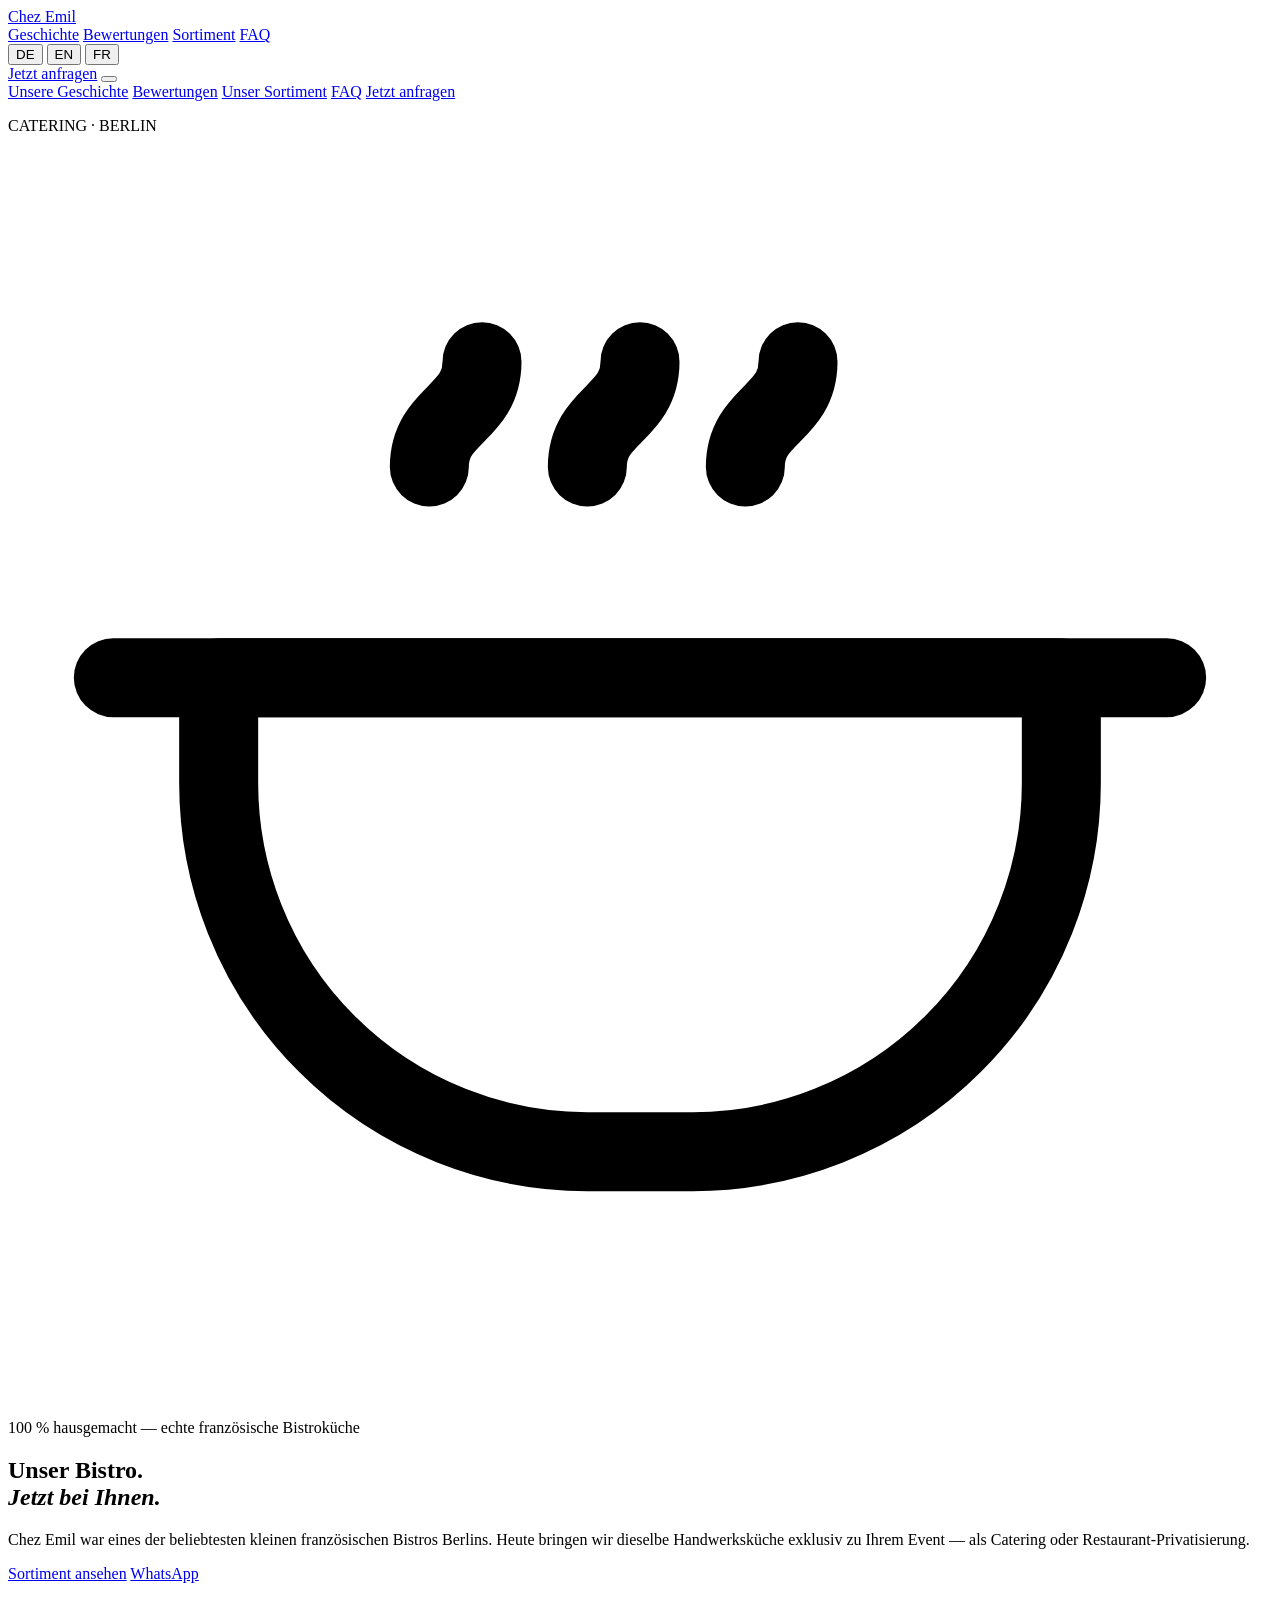
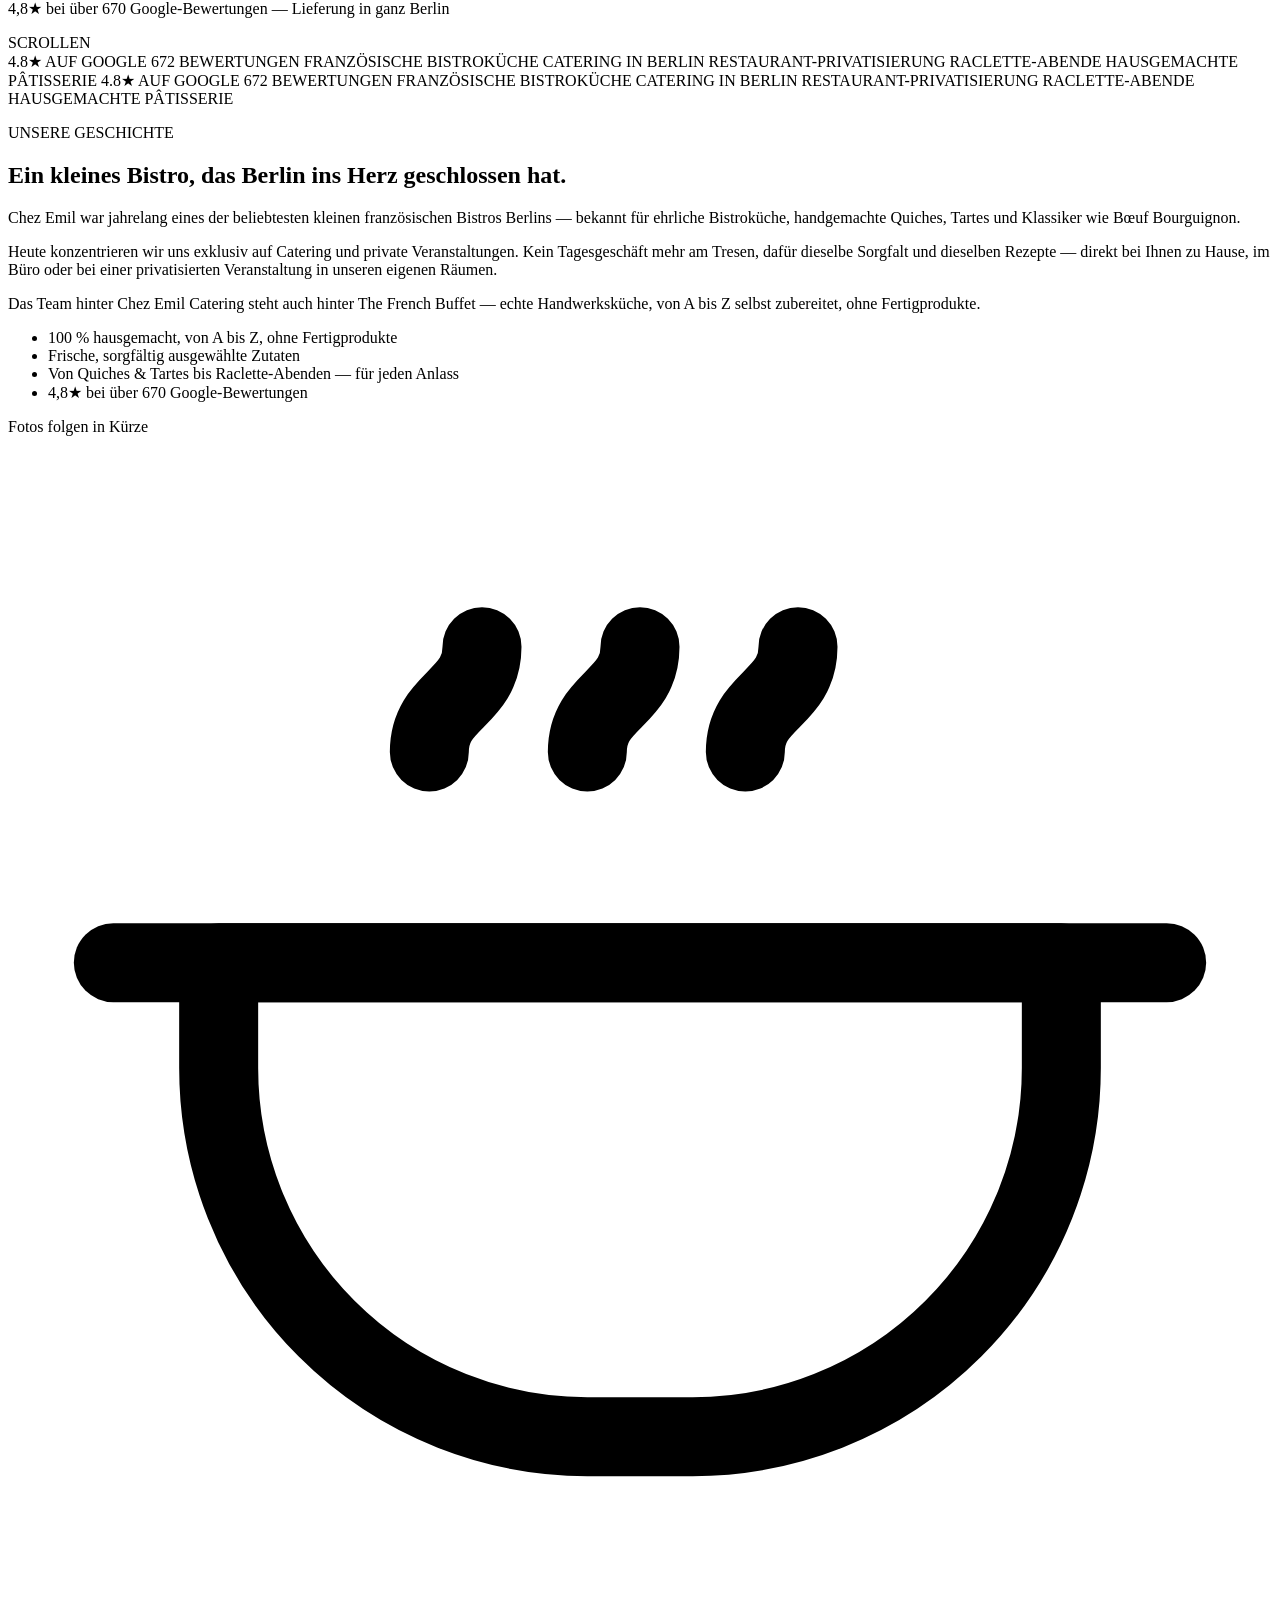
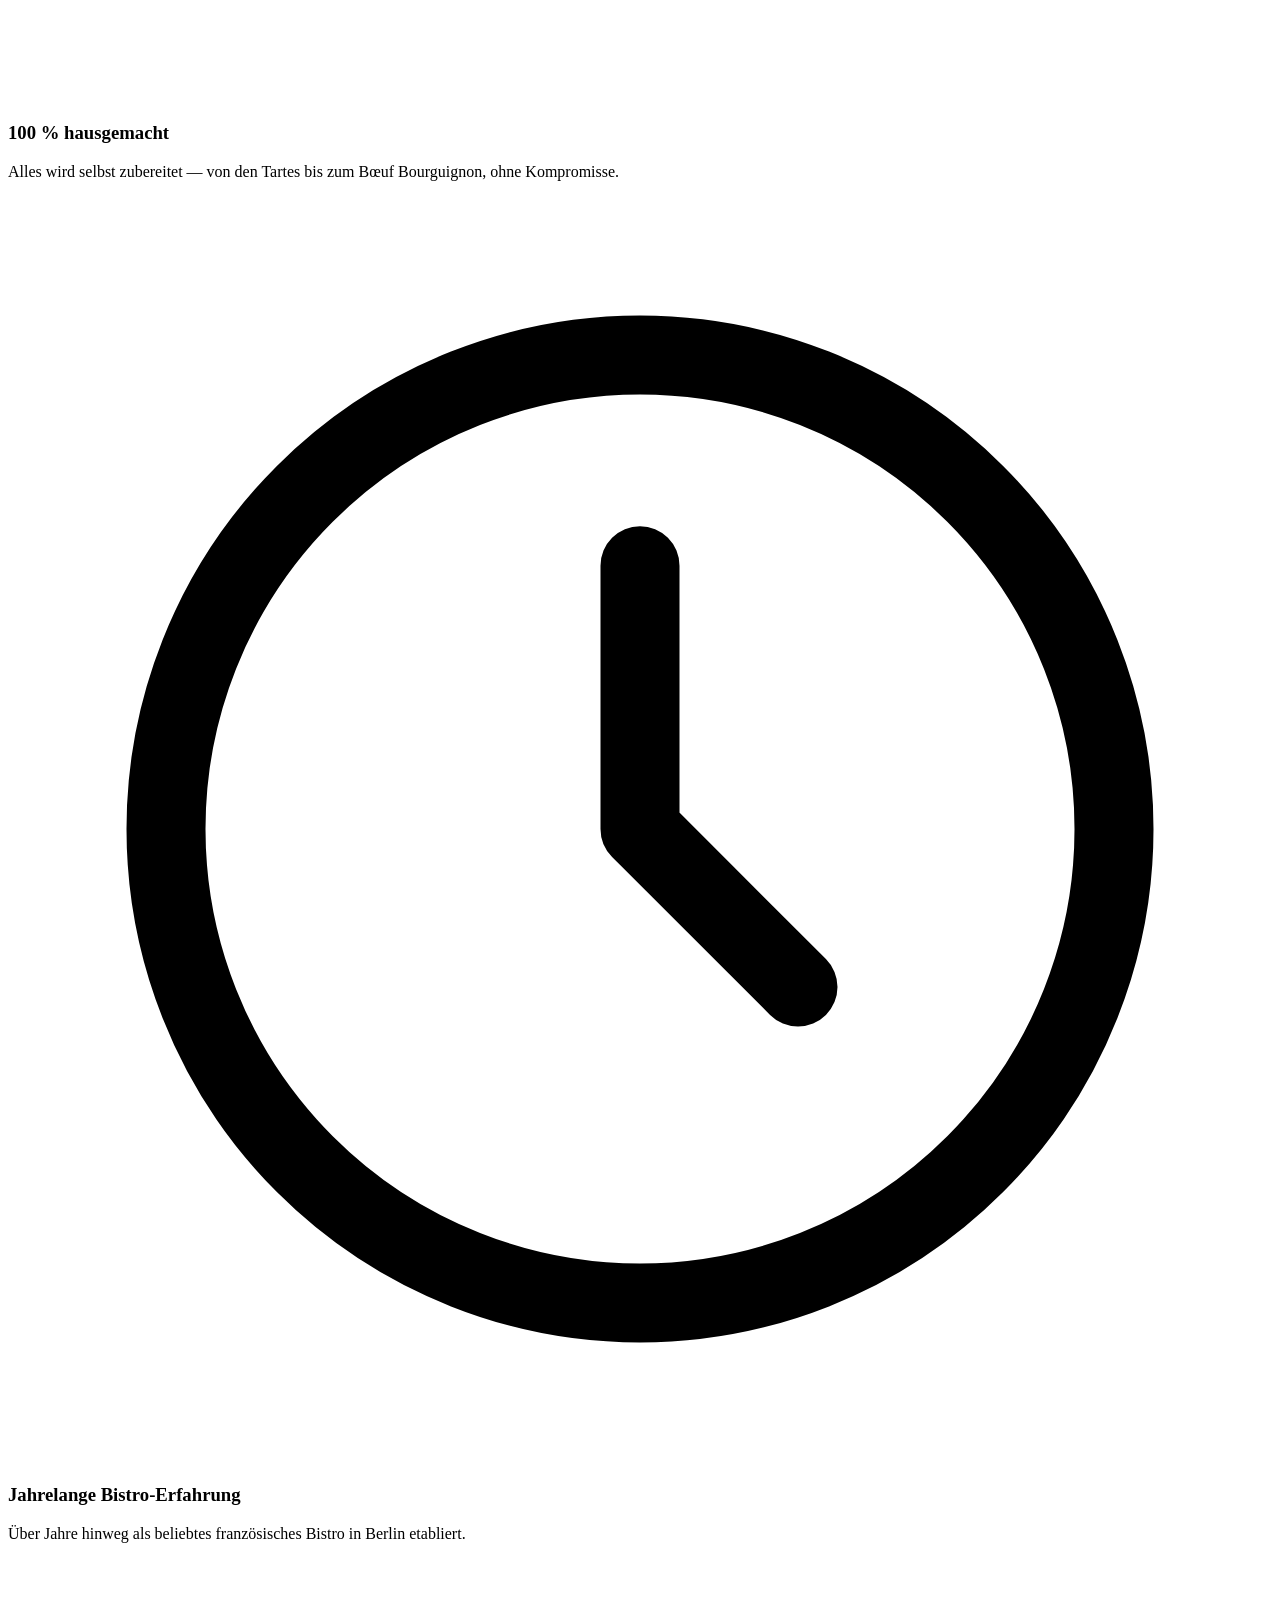
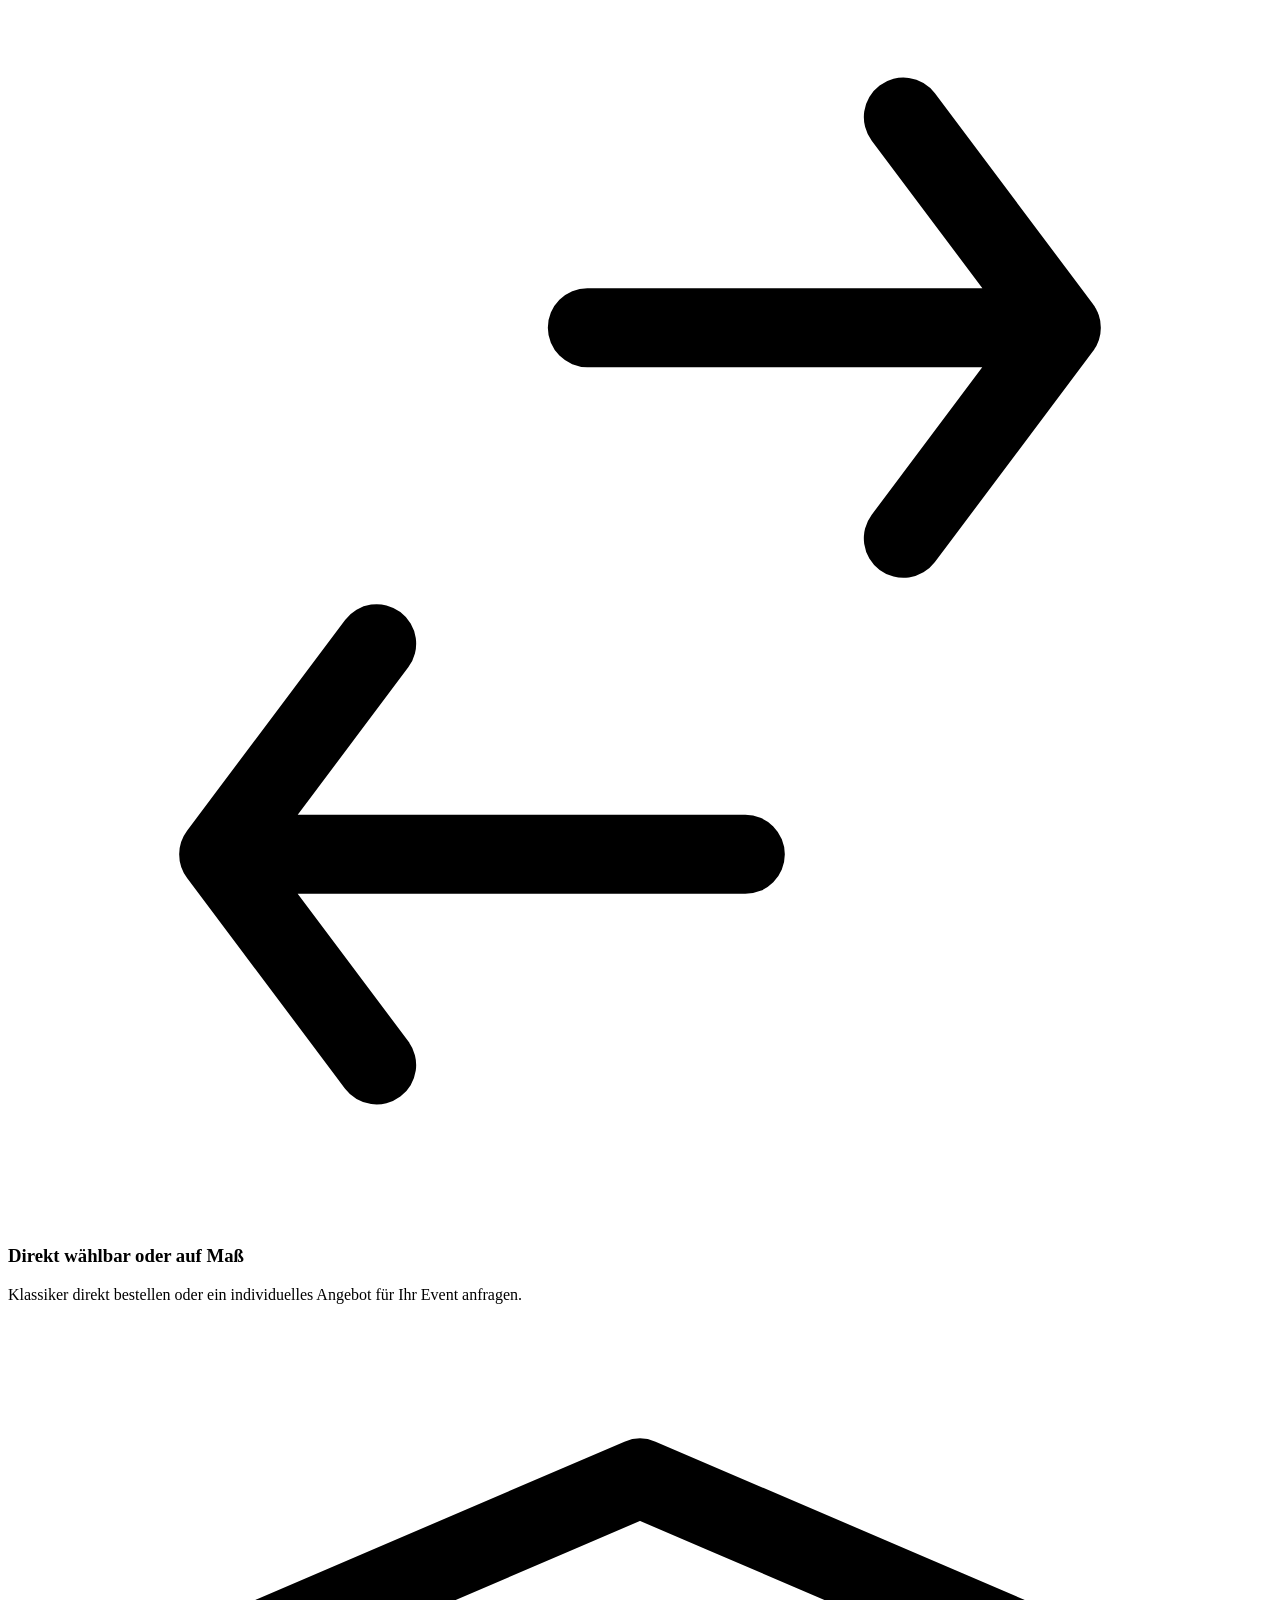
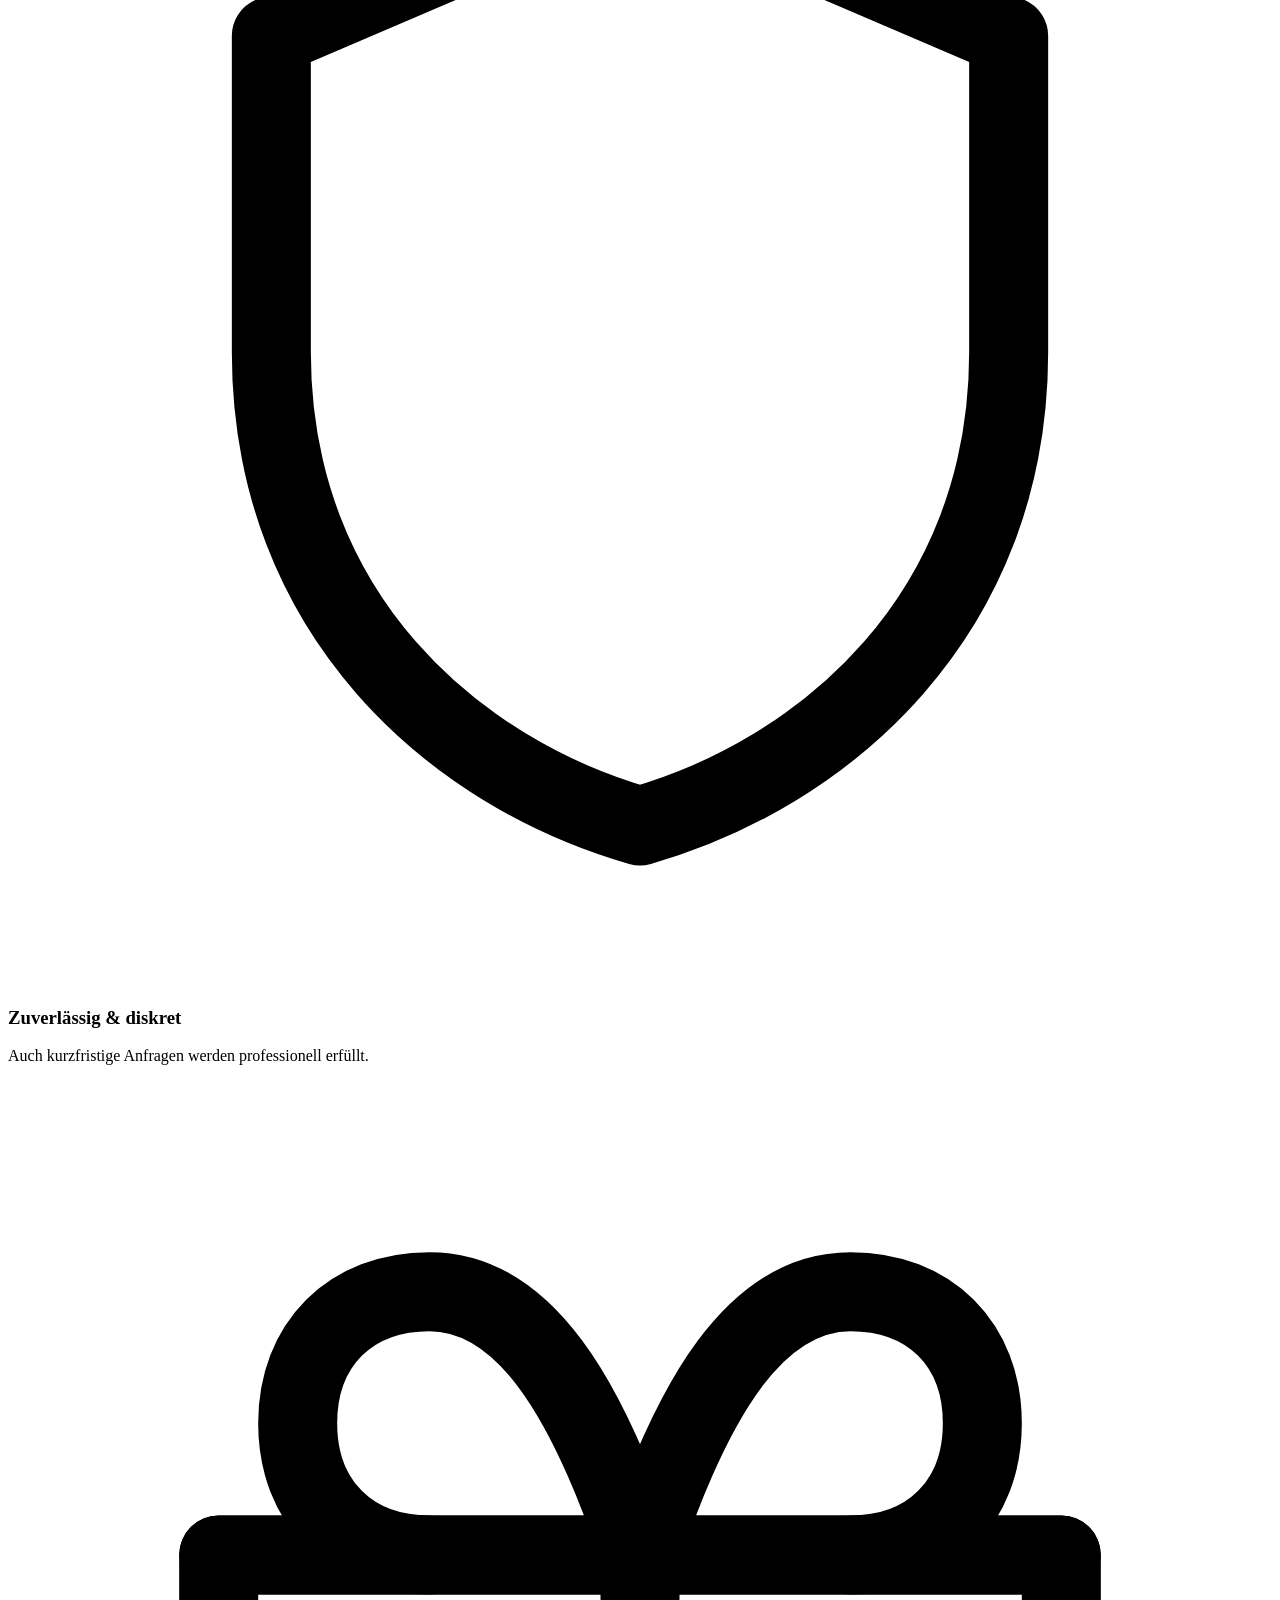
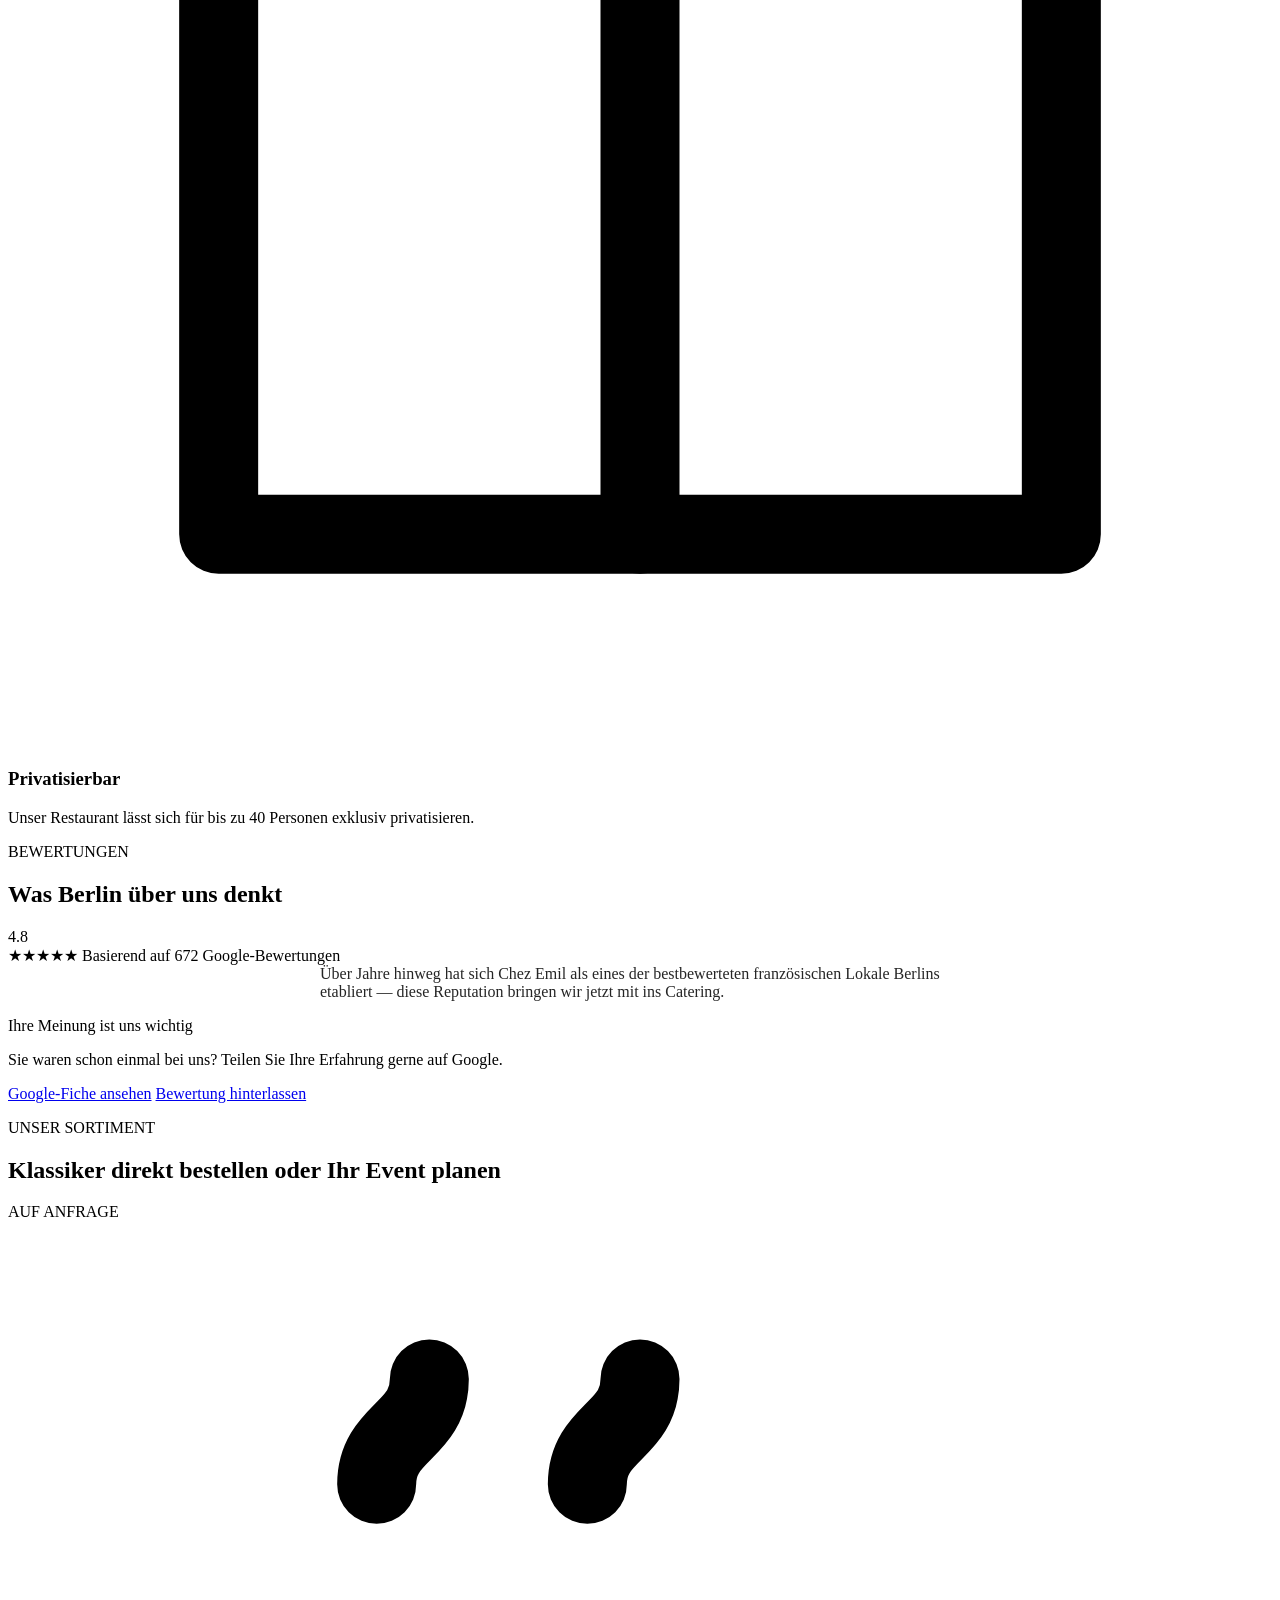
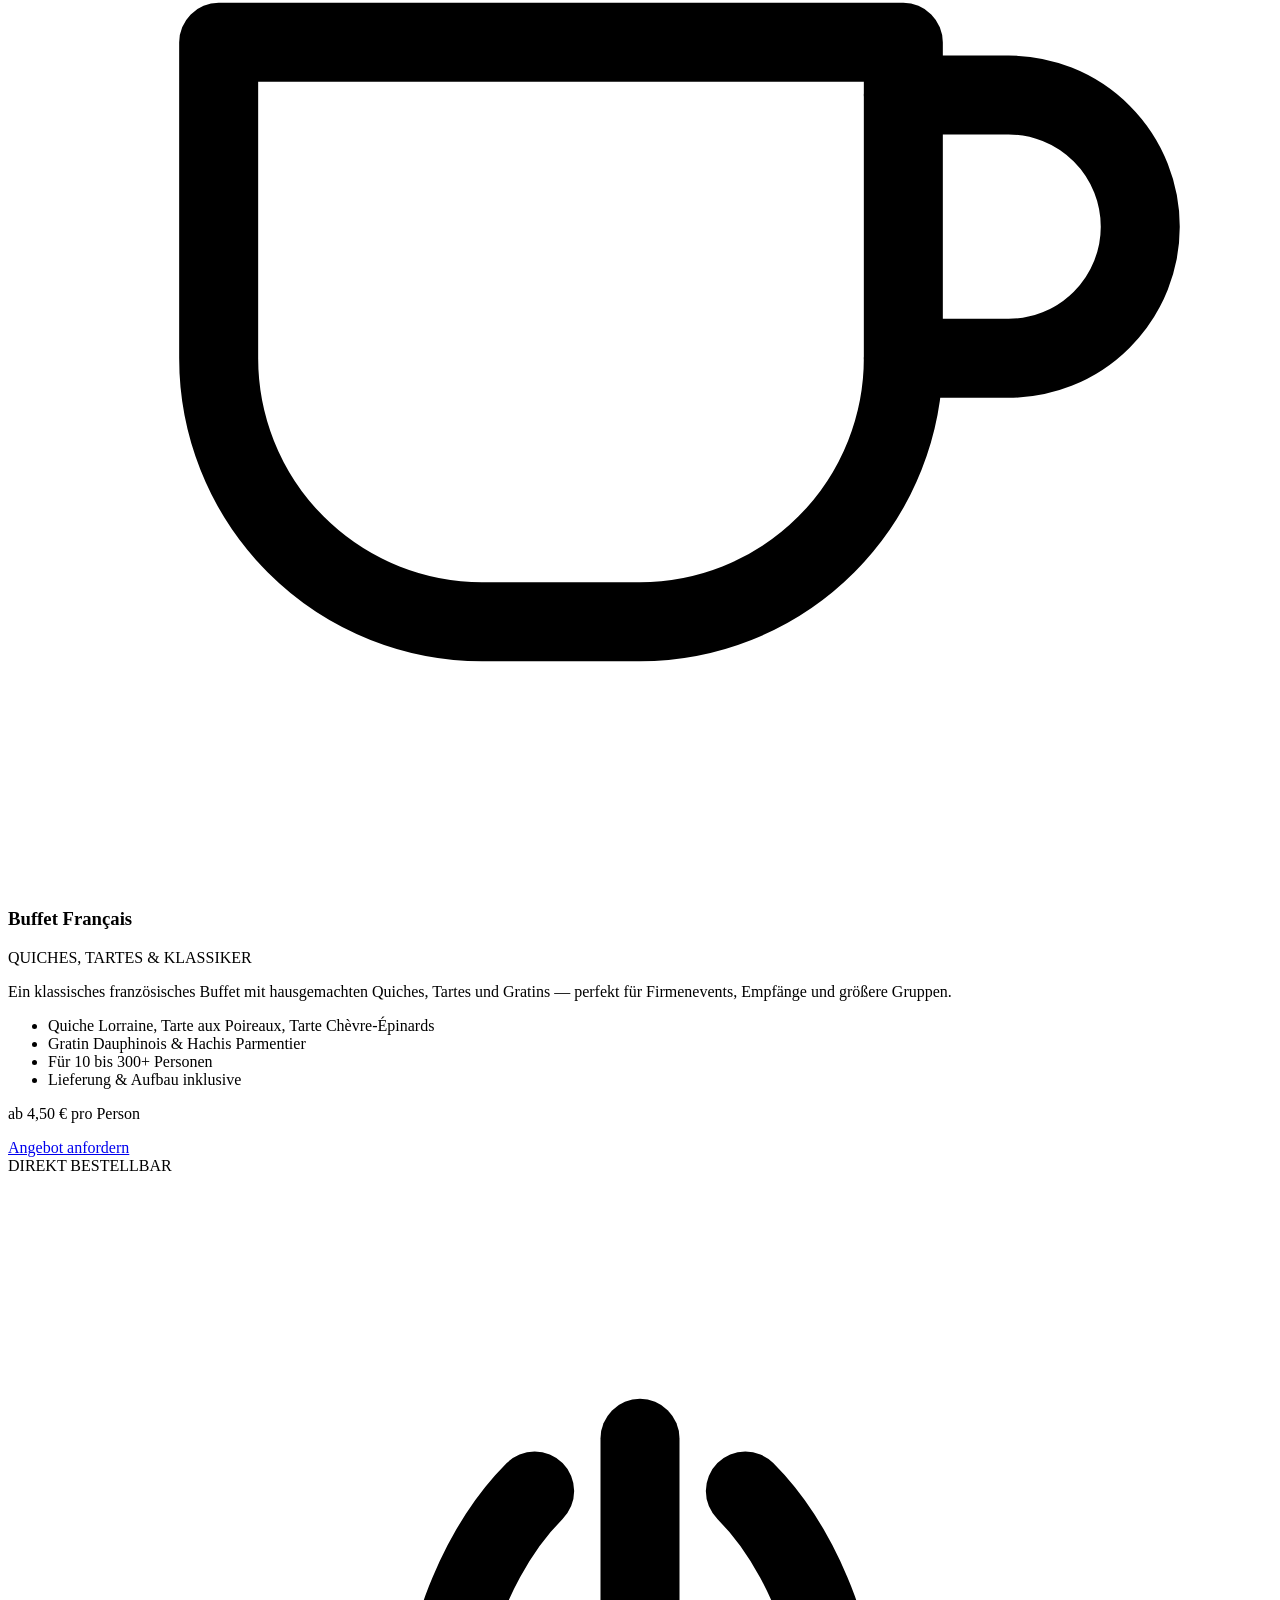
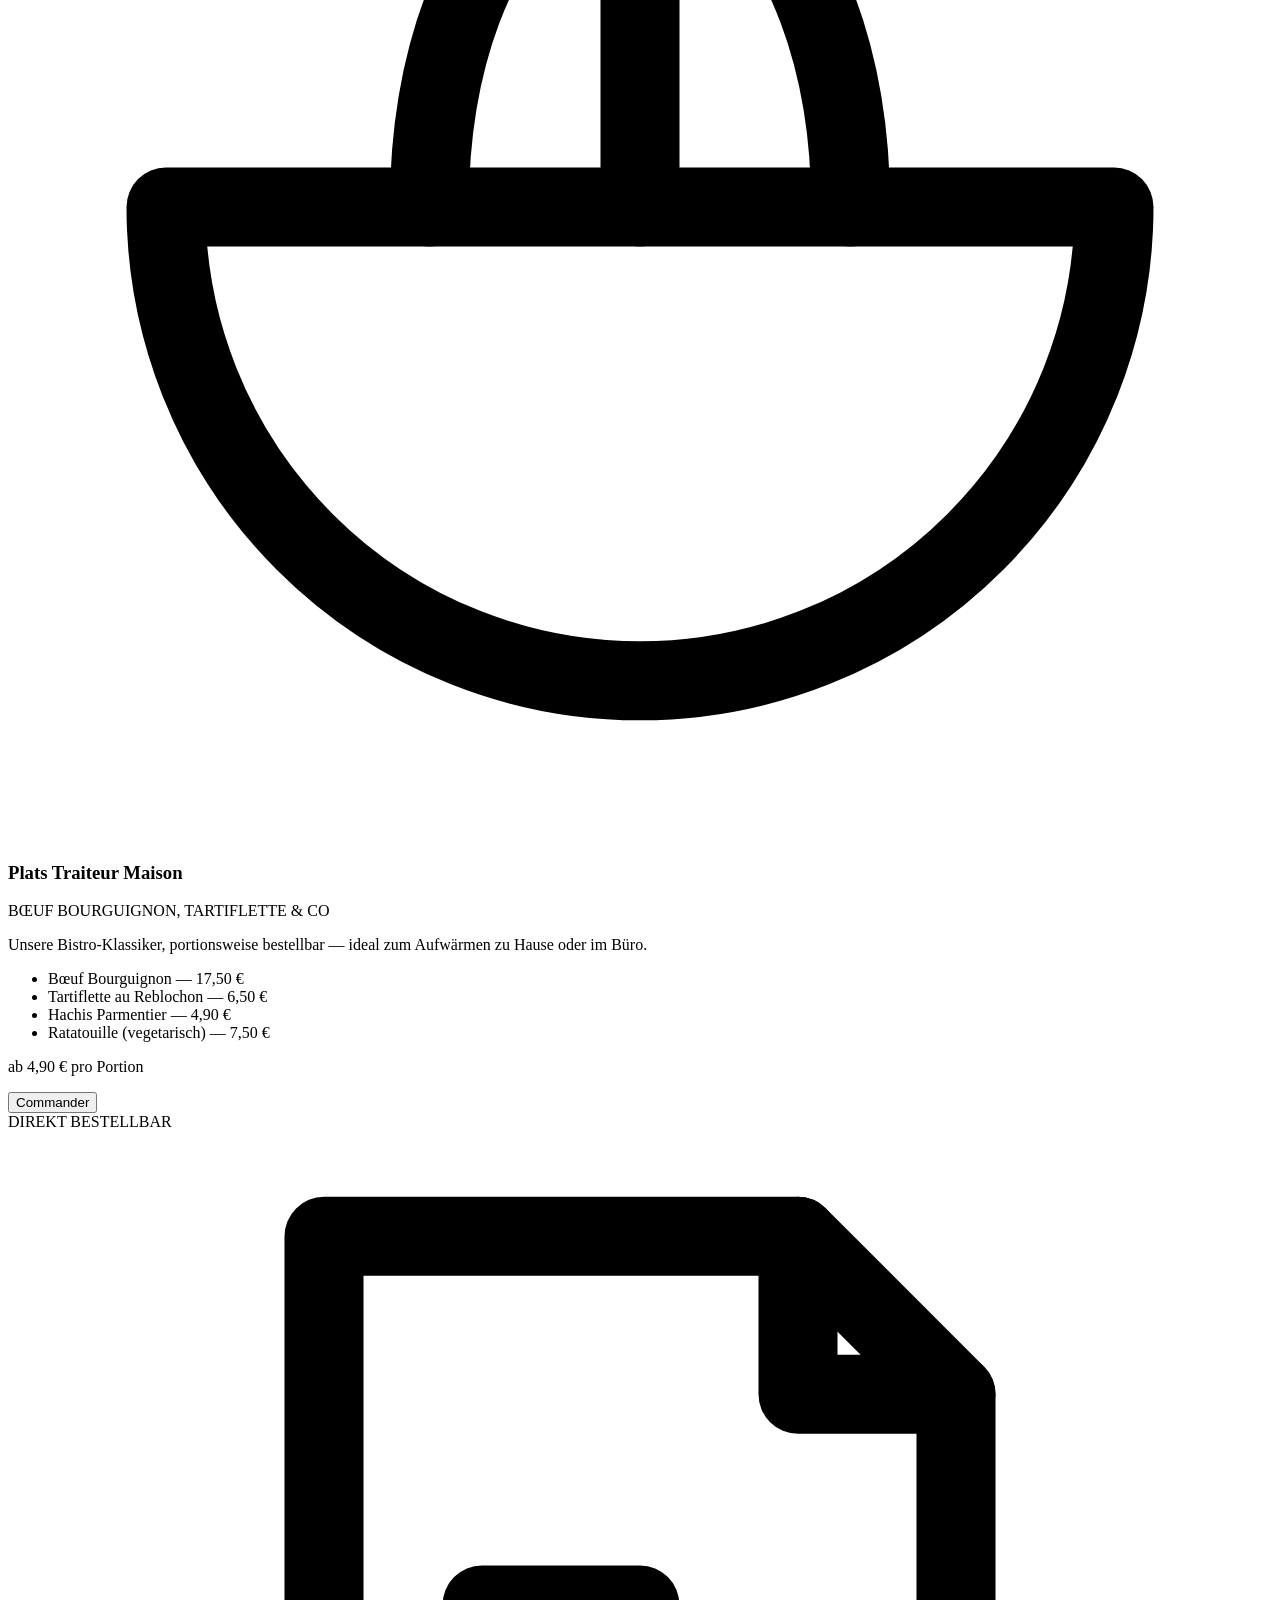
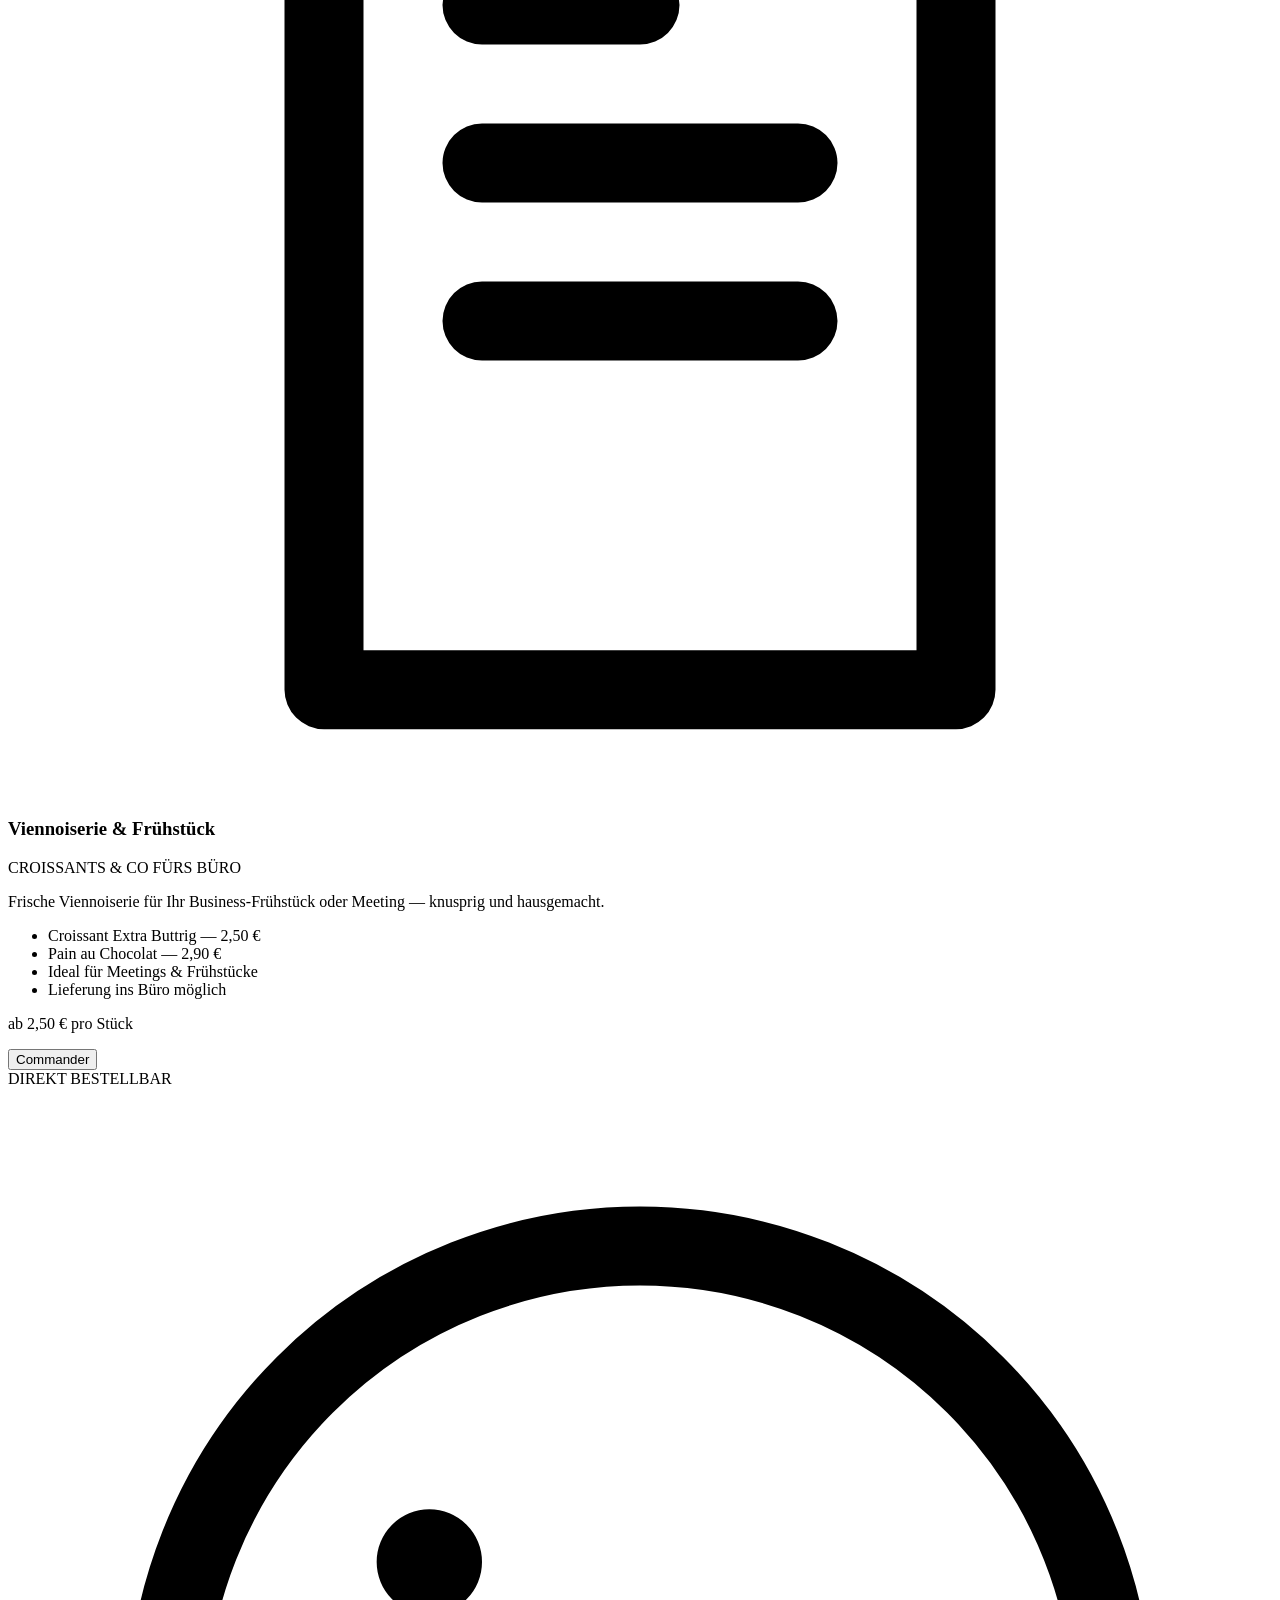
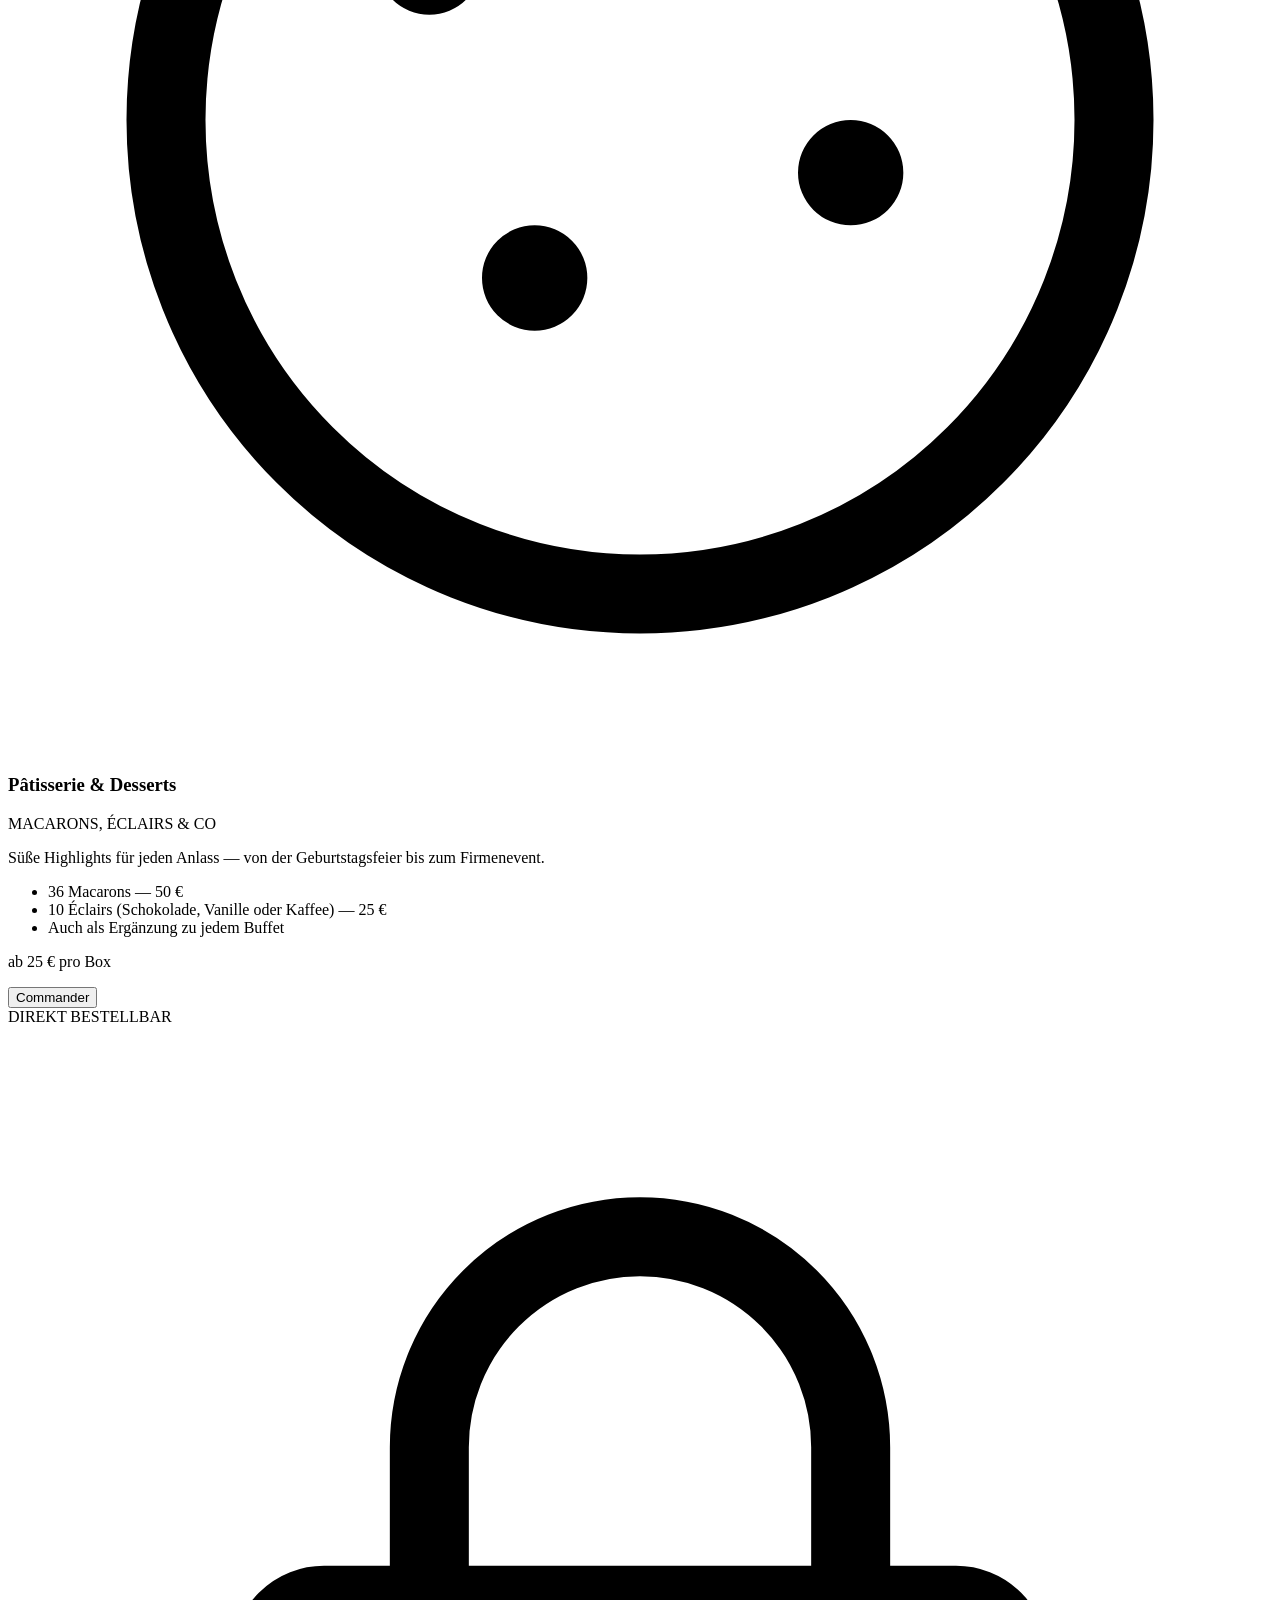
==== index.html @ b299ef5e "Add files via upload" ====
<!DOCTYPE html>
<html lang="de">
<head>
<meta charset="UTF-8">
<meta name="viewport" content="width=device-width, initial-scale=1">
<title>Chez Emil Catering Berlin — Französisches Catering &amp; Restaurant-Privatisierung</title>
<meta name="description" content="Chez Emil Catering: authentische französische Bistroküche für Berlin. Buffets, Plats Traiteur, Pâtisserie &amp; Raclette-Abende direkt bestellbar, Restaurant-Privatisierung bis 40 Personen auf Anfrage.">
<meta name="geo.region" content="DE-BE">
<meta name="geo.placename" content="Berlin">
<link rel="canonical" href="https://chez-emil-catering.com/">
<meta property="og:type" content="website">
<meta property="og:url" content="https://chez-emil-catering.com/">
<meta property="og:title" content="Chez Emil Catering Berlin — Französisches Catering &amp; Privatisierung">
<meta property="og:description" content="Authentische französische Bistroküche für Berlin. Klassiker direkt bestellbar, individuelle Events auf Anfrage.">
<meta name="theme-color" content="#7A2E2E">
<link rel="preconnect" href="https://fonts.googleapis.com">
<link rel="stylesheet" href="https://fonts.googleapis.com/css2?family=Playfair+Display:wght@500;600;700&family=Inter:wght@300;400;500&display=swap">
<link rel="stylesheet" href="css/styles.css">

<!-- Structured data: helps Google understand the business for local search -->
<script type="application/ld+json">
{
  "@context": "https://schema.org",
  "@type": "CateringService",
  "name": "Chez Emil Catering",
  "url": "https://chez-emil-catering.com/",
  "telephone": "+4917679938472",
  "email": "chezemil.reservations@gmail.com",
  "address": {
    "@type": "PostalAddress",
    "streetAddress": "Dortmunder Str. 12",
    "postalCode": "10555",
    "addressLocality": "Berlin",
    "addressCountry": "DE"
  },
  "areaServed": {
    "@type": "City",
    "name": "Berlin"
  },
  "servesCuisine": "French",
  "priceRange": "€2-€120",
  "aggregateRating": {
    "@type": "AggregateRating",
    "ratingValue": "4.8",
    "bestRating": "5",
    "reviewCount": "672"
  }
}
</script>

<!-- Structured data: FAQ rich results in Google Search -->
<script type="application/ld+json">
{
  "@context": "https://schema.org",
  "@type": "FAQPage",
  "mainEntity": [
    {
      "@type": "Question",
      "name": "Kann ich direkt bestellen, ohne ein Angebot anzufragen?",
      "acceptedAnswer": {
        "@type": "Answer",
        "text": "Ja — Klassiker wie Macarons, Éclairs oder unsere Plats Traiteur können Sie direkt über unser Formular bestellen. Für größere Events oder die Restaurant-Privatisierung erstellen wir Ihnen ein individuelles Angebot."
      }
    },
    {
      "@type": "Question",
      "name": "Gibt es eine Mindestanzahl an Personen?",
      "acceptedAnswer": {
        "@type": "Answer",
        "text": "Nein. Wir beliefern kleine Bestellungen genauso wie große Firmenevents."
      }
    },
    {
      "@type": "Question",
      "name": "Kann ich das Restaurant für eine private Feier mieten?",
      "acceptedAnswer": {
        "@type": "Answer",
        "text": "Ja, unser Restaurant lässt sich für bis zu 40 Personen exklusiv privatisieren — perfekt für Geburtstage, Firmenfeiern oder private Dinner."
      }
    },
    {
      "@type": "Question",
      "name": "Könnt ihr auf besondere Ernährungsbedürfnisse eingehen?",
      "acceptedAnswer": {
        "@type": "Answer",
        "text": "Ja. Unsere Gerichte sind anpassbar — vegetarisch, vegan oder glutenfrei auf Anfrage."
      }
    },
    {
      "@type": "Question",
      "name": "Liefert ihr auch kurzfristig?",
      "acceptedAnswer": {
        "@type": "Answer",
        "text": "Wir liefern in ganz Berlin, auch bei kurzfristigen Anfragen. Je früher Sie uns kontaktieren, desto mehr Spielraum haben wir bei der Planung."
      }
    },
    {
      "@type": "Question",
      "name": "Ist Chez Emil noch als Restaurant zum Essen vor Ort geöffnet?",
      "acceptedAnswer": {
        "@type": "Answer",
        "text": "Nein, wir bieten kein reguläres Tagesgeschäft mehr an. Chez Emil konzentriert sich heute exklusiv auf Catering und private Veranstaltungen."
      }
    }
  ]
}
</script>
</head>
<body>

<!-- ============ HEADER ============ -->
<header class="site-header" id="top">
  <div class="header-inner">
    <a href="#top" class="logo">Chez Emil<span class="reg"></span></a>

    <nav class="main-nav" id="mainNav">
      <a href="#geschichte" data-i18n="nav.story">Geschichte</a>
      <a href="#bewertungen" data-i18n="nav.reviews">Bewertungen</a>
      <a href="#sortiment" data-i18n="nav.offers">Sortiment</a>
      <a href="#faq" data-i18n="nav.faq">FAQ</a>
    </nav>

    <div class="header-actions">
      <div class="lang-switch" id="langSwitch">
        <button type="button" data-lang="de" class="lang-btn active">DE</button>
        <button type="button" data-lang="en" class="lang-btn">EN</button>
        <button type="button" data-lang="fr" class="lang-btn">FR</button>
      </div>
      <a href="#anfragen" class="btn btn-primary btn-sm" data-i18n="nav.cta">Jetzt anfragen</a>
      <button type="button" class="burger" id="burgerBtn" aria-label="Menu">
        <span></span><span></span><span></span>
      </button>
    </div>
  </div>

  <div class="mobile-nav" id="mobileNav">
    <a href="#geschichte" data-i18n="nav.story">Unsere Geschichte</a>
    <a href="#bewertungen" data-i18n="nav.reviews">Bewertungen</a>
    <a href="#sortiment" data-i18n="nav.offers">Unser Sortiment</a>
    <a href="#faq" data-i18n="nav.faq">FAQ</a>
    <a href="#anfragen" data-i18n="nav.cta">Jetzt anfragen</a>
  </div>
</header>

<!-- ============ HERO ============ -->
<section class="hero" id="hero">
  <div class="hero-content">
    <p class="eyebrow" data-i18n="hero.eyebrow">CATERING · BERLIN</p>
    <p class="hero-badge"><svg class="hero-badge-icon" viewBox="0 0 24 24" fill="none" stroke="currentColor" stroke-width="1.5" stroke-linecap="round" stroke-linejoin="round"><path d="M4 10h16v2a7 7 0 0 1-7 7h-2a7 7 0 0 1-7-7v-2Z"/><path d="M2 10h20"/><path d="M9 4c0 1-1 1-1 2M12 4c0 1-1 1-1 2M15 4c0 1-1 1-1 2"/></svg><span data-i18n="hero.badge">100&nbsp;% hausgemacht — echte französische Bistroküche</span></p>
    <h1><span data-i18n="hero.title1">Unser Bistro.</span><br><em data-i18n="hero.title2">Jetzt bei Ihnen.</em></h1>
    <p class="hero-sub" data-i18n="hero.sub">Chez Emil war eines der beliebtesten kleinen französischen Bistros Berlins. Heute bringen wir dieselbe Handwerksküche exklusiv zu Ihrem Event — als Catering oder Restaurant-Privatisierung.</p>
    <div class="hero-ctas">
      <a href="#sortiment" class="btn btn-primary" data-i18n="hero.cta1">Sortiment ansehen</a>
      <a href="https://wa.me/4917679938472" target="_blank" rel="noopener" class="btn btn-outline-light" data-i18n="hero.cta2">WhatsApp</a>
    </div>
    <p class="delivery-badge" data-i18n="hero.delivery">4,8★ bei über 670 Google-Bewertungen — Lieferung in ganz Berlin</p>
  </div>
  <div class="scroll-hint" data-i18n="hero.scroll">SCROLLEN</div>
</section>

<!-- ============ MARQUEE ============ -->
<div class="marquee">
  <div class="marquee-track">
    <span data-i18n="marquee.0">4.8★ AUF GOOGLE</span>
    <span data-i18n="marquee.1">672 BEWERTUNGEN</span>
    <span data-i18n="marquee.2">FRANZÖSISCHE BISTROKÜCHE</span>
    <span data-i18n="marquee.3">CATERING IN BERLIN</span>
    <span data-i18n="marquee.4">RESTAURANT-PRIVATISIERUNG</span>
    <span data-i18n="marquee.5">RACLETTE-ABENDE</span>
    <span data-i18n="marquee.6">HAUSGEMACHTE PÂTISSERIE</span>
    <span data-i18n="marquee.0">4.8★ AUF GOOGLE</span>
    <span data-i18n="marquee.1">672 BEWERTUNGEN</span>
    <span data-i18n="marquee.2">FRANZÖSISCHE BISTROKÜCHE</span>
    <span data-i18n="marquee.3">CATERING IN BERLIN</span>
    <span data-i18n="marquee.4">RESTAURANT-PRIVATISIERUNG</span>
    <span data-i18n="marquee.5">RACLETTE-ABENDE</span>
    <span data-i18n="marquee.6">HAUSGEMACHTE PÂTISSERIE</span>
  </div>
</div>

<!-- ============ GESCHICHTE / ABOUT ============ -->
<section class="section about" id="geschichte">
  <div class="container about-grid">
    <div class="about-text">
      <p class="eyebrow" data-i18n="about.eyebrow">UNSERE GESCHICHTE</p>
      <h2 data-i18n="about.title">Ein kleines Bistro, das Berlin ins Herz geschlossen hat.</h2>
      <p data-i18n="about.p1">Chez Emil war jahrelang eines der beliebtesten kleinen französischen Bistros Berlins — bekannt für ehrliche Bistroküche, handgemachte Quiches, Tartes und Klassiker wie Bœuf Bourguignon.</p>
      <p data-i18n="about.p2">Heute konzentrieren wir uns exklusiv auf Catering und private Veranstaltungen. Kein Tagesgeschäft mehr am Tresen, dafür dieselbe Sorgfalt und dieselben Rezepte — direkt bei Ihnen zu Hause, im Büro oder bei einer privatisierten Veranstaltung in unseren eigenen Räumen.</p>
      <p data-i18n="about.p3">Das Team hinter Chez Emil Catering steht auch hinter The French Buffet — echte Handwerksküche, von A bis Z selbst zubereitet, ohne Fertigprodukte.</p>
      <ul class="check-list">
        <li data-i18n="about.li1">100&nbsp;% hausgemacht, von A bis Z, ohne Fertigprodukte</li>
        <li data-i18n="about.li2">Frische, sorgfältig ausgewählte Zutaten</li>
        <li data-i18n="about.li3">Von Quiches &amp; Tartes bis Raclette-Abenden — für jeden Anlass</li>
        <li data-i18n="about.li4">4,8★ bei über 670 Google-Bewertungen</li>
      </ul>
    </div>
    <div class="about-image">
      <div class="about-photo-placeholder"><span data-i18n="about.photoPlaceholder">Fotos folgen in Kürze</span></div>
    </div>
  </div>

  <div class="features container">
    <div class="feature">
      <span class="feature-icon"><svg viewBox="0 0 24 24" fill="none" stroke="currentColor" stroke-width="1.5" stroke-linecap="round" stroke-linejoin="round"><path d="M4 10h16v2a7 7 0 0 1-7 7h-2a7 7 0 0 1-7-7v-2Z"/><path d="M2 10h20"/><path d="M9 4c0 1-1 1-1 2M12 4c0 1-1 1-1 2M15 4c0 1-1 1-1 2"/></svg></span>
      <h3 data-i18n="feature.0.title">100&nbsp;% hausgemacht</h3>
      <p data-i18n="feature.0.text">Alles wird selbst zubereitet — von den Tartes bis zum Bœuf Bourguignon, ohne Kompromisse.</p>
    </div>
    <div class="feature">
      <span class="feature-icon"><svg viewBox="0 0 24 24" fill="none" stroke="currentColor" stroke-width="1.5" stroke-linecap="round" stroke-linejoin="round"><circle cx="12" cy="12" r="9"/><path d="M12 7v5l3 3"/></svg></span>
      <h3 data-i18n="feature.1.title">Jahrelange Bistro-Erfahrung</h3>
      <p data-i18n="feature.1.text">Über Jahre hinweg als beliebtes französisches Bistro in Berlin etabliert.</p>
    </div>
    <div class="feature">
      <span class="feature-icon"><svg viewBox="0 0 24 24" fill="none" stroke="currentColor" stroke-width="1.5" stroke-linecap="round" stroke-linejoin="round"><path d="M20 7h-9M14 17H5M17 3l3 4-3 4M7 13l-3 4 3 4"/></svg></span>
      <h3 data-i18n="feature.2.title">Direkt wählbar oder auf Maß</h3>
      <p data-i18n="feature.2.text">Klassiker direkt bestellen oder ein individuelles Angebot für Ihr Event anfragen.</p>
    </div>
    <div class="feature">
      <span class="feature-icon"><svg viewBox="0 0 24 24" fill="none" stroke="currentColor" stroke-width="1.5" stroke-linecap="round" stroke-linejoin="round"><path d="M12 3l7 3v6c0 5-3.5 8-7 9-3.5-1-7-4-7-9V6l7-3Z"/></svg></span>
      <h3 data-i18n="feature.3.title">Zuverlässig &amp; diskret</h3>
      <p data-i18n="feature.3.text">Auch kurzfristige Anfragen werden professionell erfüllt.</p>
    </div>
    <div class="feature">
      <span class="feature-icon"><svg viewBox="0 0 24 24" fill="none" stroke="currentColor" stroke-width="1.5" stroke-linecap="round" stroke-linejoin="round"><rect x="4" y="9" width="16" height="11"/><path d="M4 9h16M12 9v11"/><path d="M8 9c-1.5 0-2.5-1-2.5-2.5S6.5 4 8 4c1.8 0 3 2 4 5"/><path d="M16 9c1.5 0 2.5-1 2.5-2.5S17.5 4 16 4c-1.8 0-3 2-4 5"/></svg></span>
      <h3 data-i18n="feature.4.title">Privatisierbar</h3>
      <p data-i18n="feature.4.text">Unser Restaurant lässt sich für bis zu 40 Personen exklusiv privatisieren.</p>
    </div>
  </div>
</section>

<!-- ============ BEWERTUNGEN ============ -->
<section class="section testimonials" id="bewertungen">
  <div class="container">
    <p class="eyebrow center light" data-i18n="reviews.eyebrow">BEWERTUNGEN</p>
    <h2 class="center light" data-i18n="reviews.title">Was Berlin über uns denkt</h2>

    <div class="rating-hero">
      <span class="rating-number">4.8</span>
      <div class="rating-details">
        <span class="stars">★★★★★</span>
        <span class="rating-count" data-i18n="reviews.count">Basierend auf 672 Google-Bewertungen</span>
      </div>
    </div>
    <p class="center" style="max-width:640px;margin:0 auto 8px;opacity:.85" data-i18n="reviews.trust">Über Jahre hinweg hat sich Chez Emil als eines der bestbewerteten französischen Lokale Berlins etabliert — diese Reputation bringen wir jetzt mit ins Catering.</p>

    <div class="google-cta">
      <div class="google-cta-text">
        <p data-i18n="reviews.google.title">Ihre Meinung ist uns wichtig</p>
        <p class="muted" data-i18n="reviews.google.sub">Sie waren schon einmal bei uns? Teilen Sie Ihre Erfahrung gerne auf Google.</p>
      </div>
      <div class="google-cta-actions">
        <!-- TODO(Oumar): swap for the exact Google Maps listing link once confirmed -->
        <a href="https://www.google.com/maps/search/?api=1&amp;query=Chez+Emil+Berlin" target="_blank" rel="noopener" class="btn btn-outline-light" data-i18n="reviews.google.view">Google-Fiche ansehen</a>
        <a href="https://www.google.com/maps/search/?api=1&amp;query=Chez+Emil+Berlin" target="_blank" rel="noopener" class="btn btn-outline-light" data-i18n="reviews.google.cta">Bewertung hinterlassen</a>
      </div>
    </div>
  </div>
</section>

<!-- ============ SORTIMENT / OFFERS ============ -->
<section class="section offers" id="sortiment">
  <div class="container">
    <p class="eyebrow center" data-i18n="offers.eyebrow">UNSER SORTIMENT</p>
    <h2 class="center" data-i18n="offers.title">Klassiker direkt bestellen oder Ihr Event planen</h2>

    <div class="offer-grid">
      <div class="offer-card">
        <span class="offer-tag" data-i18n="offers.c1.tag">AUF ANFRAGE</span>
        <span class="card-icon"><svg viewBox="0 0 24 24" fill="none" stroke="currentColor" stroke-width="1.5" stroke-linecap="round" stroke-linejoin="round"><path d="M4 8h13v6a5 5 0 0 1-5 5H9a5 5 0 0 1-5-5V8Z"/><path d="M17 9h2a2.5 2.5 0 0 1 0 5h-2"/><path d="M8 3c0 1-1 1-1 2M12 3c0 1-1 1-1 2"/></svg></span>
        <h3 data-i18n="offers.c1.title">Buffet Français</h3>
        <p class="offer-kicker" data-i18n="offers.c1.kicker">QUICHES, TARTES &amp; KLASSIKER</p>
        <p data-i18n="offers.c1.desc">Ein klassisches französisches Buffet mit hausgemachten Quiches, Tartes und Gratins — perfekt für Firmenevents, Empfänge und größere Gruppen.</p>
        <ul>
          <li data-i18n="offers.c1.li1">Quiche Lorraine, Tarte aux Poireaux, Tarte Chèvre-Épinards</li>
          <li data-i18n="offers.c1.li2">Gratin Dauphinois &amp; Hachis Parmentier</li>
          <li data-i18n="offers.c1.li3">Für 10 bis 300+ Personen</li>
          <li data-i18n="offers.c1.li4">Lieferung &amp; Aufbau inklusive</li>
        </ul>
        <p class="price-hint"><span data-i18n="offers.c1.price">ab 4,50&nbsp;€ pro Person</span></p>
        <a href="#anfragen" class="btn btn-outline" data-i18n="offers.cta.quote">Angebot anfordern</a>
      </div>

      <div class="offer-card">
        <span class="offer-tag gold" data-i18n="offers.c2.tag">DIREKT BESTELLBAR</span>
        <span class="card-icon"><svg viewBox="0 0 24 24" fill="none" stroke="currentColor" stroke-width="1.5" stroke-linecap="round" stroke-linejoin="round"><path d="M3 12h18a9 9 0 0 1-18 0Z"/><path d="M12 12V5"/><path d="M8 12c0-3 1-5 2-6M16 12c0-3-1-5-2-6"/></svg></span>
        <h3 data-i18n="offers.c2.title">Plats Traiteur Maison</h3>
        <p class="offer-kicker" data-i18n="offers.c2.kicker">BŒUF BOURGUIGNON, TARTIFLETTE &amp; CO</p>
        <p data-i18n="offers.c2.desc">Unsere Bistro-Klassiker, portionsweise bestellbar — ideal zum Aufwärmen zu Hause oder im Büro.</p>
        <ul>
          <li data-i18n="offers.c2.li1">Bœuf Bourguignon — 17,50&nbsp;€</li>
          <li data-i18n="offers.c2.li2">Tartiflette au Reblochon — 6,50&nbsp;€</li>
          <li data-i18n="offers.c2.li3">Hachis Parmentier — 4,90&nbsp;€</li>
          <li data-i18n="offers.c2.li4">Ratatouille (vegetarisch) — 7,50&nbsp;€</li>
        </ul>
        <p class="price-hint"><span data-i18n="offers.c2.price">ab 4,90&nbsp;€ pro Portion</span></p>
        <button type="button" class="btn btn-primary btn-order" data-order-item="Plats Traiteur Maison (Bœuf Bourguignon / Tartiflette / Hachis Parmentier / Ratatouille)" data-i18n="offers.cta.order">Commander</button>
      </div>

      <div class="offer-card">
        <span class="offer-tag gold" data-i18n="offers.c3.tag">DIREKT BESTELLBAR</span>
        <span class="card-icon"><svg viewBox="0 0 24 24" fill="none" stroke="currentColor" stroke-width="1.5" stroke-linecap="round" stroke-linejoin="round"><path d="M6 2h9l3 3v17H6Z"/><path d="M15 2v3h3"/><path d="M9 12h6M9 15h6M9 9h3"/></svg></span>
        <h3 data-i18n="offers.c3.title">Viennoiserie &amp; Frühstück</h3>
        <p class="offer-kicker" data-i18n="offers.c3.kicker">CROISSANTS &amp; CO FÜRS BÜRO</p>
        <p data-i18n="offers.c3.desc">Frische Viennoiserie für Ihr Business-Frühstück oder Meeting — knusprig und hausgemacht.</p>
        <ul>
          <li data-i18n="offers.c3.li1">Croissant Extra Buttrig — 2,50&nbsp;€</li>
          <li data-i18n="offers.c3.li2">Pain au Chocolat — 2,90&nbsp;€</li>
          <li data-i18n="offers.c3.li3">Ideal für Meetings &amp; Frühstücke</li>
          <li data-i18n="offers.c3.li4">Lieferung ins Büro möglich</li>
        </ul>
        <p class="price-hint"><span data-i18n="offers.c3.price">ab 2,50&nbsp;€ pro Stück</span></p>
        <button type="button" class="btn btn-primary btn-order" data-order-item="Viennoiserie &amp; Frühstück (Croissants / Pains au Chocolat)" data-i18n="offers.cta.order">Commander</button>
      </div>

      <div class="offer-card">
        <span class="offer-tag gold" data-i18n="offers.c4.tag">DIREKT BESTELLBAR</span>
        <span class="card-icon"><svg viewBox="0 0 24 24" fill="none" stroke="currentColor" stroke-width="1.5" stroke-linecap="round" stroke-linejoin="round"><circle cx="12" cy="12" r="9"/><path d="M8 10a1 1 0 1 0 0-2 1 1 0 0 0 0 2ZM16 14a1 1 0 1 0 0-2 1 1 0 0 0 0 2ZM10 16a1 1 0 1 0 0-2 1 1 0 0 0 0 2Z" fill="currentColor" stroke="none"/></svg></span>
        <h3 data-i18n="offers.c4.title">Pâtisserie &amp; Desserts</h3>
        <p class="offer-kicker" data-i18n="offers.c4.kicker">MACARONS, ÉCLAIRS &amp; CO</p>
        <p data-i18n="offers.c4.desc">Süße Highlights für jeden Anlass — von der Geburtstagsfeier bis zum Firmenevent.</p>
        <ul>
          <li data-i18n="offers.c4.li1">36 Macarons — 50&nbsp;€</li>
          <li data-i18n="offers.c4.li2">10 Éclairs (Schokolade, Vanille oder Kaffee) — 25&nbsp;€</li>
          <li data-i18n="offers.c4.li3">Auch als Ergänzung zu jedem Buffet</li>
        </ul>
        <p class="price-hint"><span data-i18n="offers.c4.price">ab 25&nbsp;€ pro Box</span></p>
        <button type="button" class="btn btn-primary btn-order" data-order-item="Pâtisserie &amp; Desserts (Macarons / Éclairs)" data-i18n="offers.cta.order">Commander</button>
      </div>

      <div class="offer-card">
        <span class="offer-tag gold" data-i18n="offers.c5.tag">DIREKT BESTELLBAR</span>
        <span class="card-icon"><svg viewBox="0 0 24 24" fill="none" stroke="currentColor" stroke-width="1.5" stroke-linecap="round" stroke-linejoin="round"><rect x="5" y="11" width="14" height="7" rx="1"/><path d="M8 11V8a4 4 0 0 1 8 0v3"/></svg></span>
        <h3 data-i18n="offers.c5.title">Raclette-Abend</h3>
        <p class="offer-kicker" data-i18n="offers.c5.kicker">GRILL-VERLEIH INKLUSIVE BELAG</p>
        <p data-i18n="offers.c5.desc">Ein geselliger Raclette-Abend mit Grill-Verleih und hausgemachtem Belag — bei Ihnen zu Hause oder im Büro.</p>
        <ul>
          <li data-i18n="offers.c5.li1">Raclette-Grill für 10 Personen (Verleih) — 15&nbsp;€</li>
          <li data-i18n="offers.c5.li2">Standard-Belag pro Person — 15&nbsp;€</li>
          <li data-i18n="offers.c5.li3">Extra-Belag pro Person — 5&nbsp;€</li>
        </ul>
        <p class="price-hint"><span data-i18n="offers.c5.price">ab 15&nbsp;€ pro Person</span></p>
        <button type="button" class="btn btn-primary btn-order" data-order-item="Raclette-Abend (Grill-Verleih + Belag)" data-i18n="offers.cta.order">Commander</button>
      </div>

      <div class="offer-card">
        <span class="offer-tag" data-i18n="offers.c6.tag">AUF ANFRAGE</span>
        <span class="card-icon"><svg viewBox="0 0 24 24" fill="none" stroke="currentColor" stroke-width="1.5" stroke-linecap="round" stroke-linejoin="round"><rect x="4" y="9" width="16" height="11"/><path d="M4 9h16M12 9v11"/><path d="M8 9c-1.5 0-2.5-1-2.5-2.5S6.5 4 8 4c1.8 0 3 2 4 5"/><path d="M16 9c1.5 0 2.5-1 2.5-2.5S17.5 4 16 4c-1.8 0-3 2-4 5"/></svg></span>
        <h3 data-i18n="offers.c6.title">Restaurant-Privatisierung</h3>
        <p class="offer-kicker" data-i18n="offers.c6.kicker">BIS ZU 40 PERSONEN</p>
        <p data-i18n="offers.c6.desc">Privatisieren Sie unser Restaurant exklusiv für Ihre Feier — Geburtstag, Firmenfeier oder privates Dinner, ganz für sich allein.</p>
        <ul>
          <li data-i18n="offers.c6.li1">Bis zu 40 Personen</li>
          <li data-i18n="offers.c6.li2">Individuelles Menü</li>
          <li data-i18n="offers.c6.li3">Exklusive Nutzung der Räumlichkeiten</li>
        </ul>
        <p class="price-hint"><span data-i18n="offers.c6.price">Preis auf Anfrage</span></p>
        <a href="#anfragen" class="btn btn-outline" data-i18n="offers.cta.quote">Angebot anfordern</a>
      </div>

      <div class="offer-card">
        <span class="offer-tag" data-i18n="offers.c7.tag">AUF ANFRAGE</span>
        <span class="card-icon"><svg viewBox="0 0 24 24" fill="none" stroke="currentColor" stroke-width="1.5" stroke-linecap="round" stroke-linejoin="round"><circle cx="12" cy="8" r="3"/><path d="M6 20c0-3.5 2.5-6 6-6s6 2.5 6 6"/></svg></span>
        <h3 data-i18n="offers.c7.title">Servicepersonal &amp; Extras</h3>
        <p class="offer-kicker" data-i18n="offers.c7.kicker">FÜR EINEN REIBUNGSLOSEN ABLAUF</p>
        <p data-i18n="offers.c7.desc">Servicepersonal und Aufräumkraft für einen reibungslosen Ablauf Ihres Events.</p>
        <ul>
          <li data-i18n="offers.c7.li1">Servicepersonal — 25&nbsp;€ / Stunde</li>
          <li data-i18n="offers.c7.li2">Aufräumkraft — 25&nbsp;€ / Stunde</li>
          <li data-i18n="offers.c7.li3">Auf Wunsch als Ergänzung zu jeder Bestellung</li>
        </ul>
        <p class="price-hint"><span data-i18n="offers.c7.price">ab 25&nbsp;€ pro Stunde</span></p>
        <a href="#anfragen" class="btn btn-outline" data-i18n="offers.cta.quote">Angebot anfordern</a>
      </div>
    </div>
    <p class="offers-note" data-i18n="offers.pricenote">Klassiker aus unserem Sortiment können Sie direkt bestellen — für größere Events, Privatisierungen oder individuelle Wünsche erstellen wir Ihnen gerne ein persönliches Angebot.</p>
  </div>
</section>

<!-- ============ FAQ ============ -->
<section class="section faq" id="faq">
  <div class="container">
    <p class="eyebrow center" data-i18n="faq.eyebrow">FAQ</p>
    <h2 class="center" data-i18n="faq.title">Häufig gestellte Fragen</h2>

    <div class="faq-list">
      <details class="faq-item">
        <summary data-i18n="faq.q1.q">Kann ich direkt bestellen, ohne ein Angebot anzufragen?</summary>
        <p data-i18n="faq.q1.a">Ja — Klassiker wie Macarons, Éclairs oder unsere Plats Traiteur können Sie direkt über unser Formular bestellen. Für größere Events oder die Restaurant-Privatisierung erstellen wir Ihnen ein individuelles Angebot.</p>
      </details>
      <details class="faq-item">
        <summary data-i18n="faq.q2.q">Gibt es eine Mindestanzahl an Personen?</summary>
        <p data-i18n="faq.q2.a">Nein. Wir beliefern kleine Bestellungen genauso wie große Firmenevents.</p>
      </details>
      <details class="faq-item">
        <summary data-i18n="faq.q3.q">Kann ich das Restaurant für eine private Feier mieten?</summary>
        <p data-i18n="faq.q3.a">Ja, unser Restaurant lässt sich für bis zu 40 Personen exklusiv privatisieren — perfekt für Geburtstage, Firmenfeiern oder private Dinner.</p>
      </details>
      <details class="faq-item">
        <summary data-i18n="faq.q4.q">Könnt ihr auf besondere Ernährungsbedürfnisse eingehen?</summary>
        <p data-i18n="faq.q4.a">Ja. Unsere Gerichte sind anpassbar — vegetarisch, vegan oder glutenfrei auf Anfrage.</p>
      </details>
      <details class="faq-item">
        <summary data-i18n="faq.q5.q">Liefert ihr auch kurzfristig?</summary>
        <p data-i18n="faq.q5.a">Wir liefern in ganz Berlin, auch bei kurzfristigen Anfragen. Je früher Sie uns kontaktieren, desto mehr Spielraum haben wir bei der Planung.</p>
      </details>
      <details class="faq-item">
        <summary data-i18n="faq.q6.q">Ist Chez Emil noch als Restaurant zum Essen vor Ort geöffnet?</summary>
        <p data-i18n="faq.q6.a">Nein, wir bieten kein reguläres Tagesgeschäft mehr an. Chez Emil konzentriert sich heute exklusiv auf Catering und private Veranstaltungen.</p>
      </details>
    </div>
  </div>
</section>

<!-- ============ KONTAKT / ANFRAGEN ============ -->
<section class="section contact" id="anfragen">
  <div class="container contact-grid">
    <div class="contact-text">
      <p class="eyebrow light" data-i18n="contact.eyebrow">BESTELLUNG ODER ANGEBOT</p>
      <h2 class="light" data-i18n="contact.title">Bestellen Sie direkt oder erzählen Sie uns von Ihrem Event</h2>
      <p class="muted" data-i18n="contact.sub">Klassiker bestellen Sie direkt über dieses Formular — für größere Events antworten wir innerhalb von 24 Stunden mit einem persönlichen Angebot.</p>
      <ul class="check-list light">
        <li data-i18n="contact.li1"><strong>Direkt bestellbar</strong> — Klassiker aus unserem Sortiment, ganz unkompliziert.</li>
        <li data-i18n="contact.li2"><strong>Individuelles Angebot</strong> — für Events, Privatisierung &amp; größere Gruppen.</li>
        <li data-i18n="contact.li3"><strong>Antwort in 24 Stunden</strong> — persönlich, kein automatisiertes System.</li>
      </ul>
      <a href="https://wa.me/4917679938472" target="_blank" rel="noopener" class="btn btn-outline-light">
        <span data-i18n="contact.whatsapp">WHATSAPP:</span> +49 176 7993 8472
      </a>
    </div>

    <!-- TODO(Oumar): replace with the Chez Emil Formspree endpoint once the account is created (same flow as thefrenchbuffet.de) -->
    <form class="contact-form" id="contactForm" action="https://formspree.io/f/REPLACE_ME" method="POST">
      <label>
        <span data-i18n="contact.form.email">E-MAIL *</span>
        <input type="email" name="email" required>
      </label>
      <label>
        <span data-i18n="contact.form.type">ART DER ANFRAGE *</span>
        <select name="requesttype" id="requestType" required>
          <option value="" data-i18n="contact.form.select">Auswählen...</option>
          <option data-i18n="contact.form.opt1">Direktbestellung (Sortiment)</option>
          <option data-i18n="contact.form.opt2">Buffet / Firmenevent</option>
          <option data-i18n="contact.form.opt3">Restaurant-Privatisierung</option>
          <option data-i18n="contact.form.opt4">Private Feier (Geburtstag, Hochzeit etc.)</option>
          <option data-i18n="contact.form.opt5">Sonstiges</option>
        </select>
      </label>
      <label>
        <span data-i18n="contact.form.guests">ANZAHL DER GÄSTE</span>
        <input type="number" name="guests" min="1">
      </label>
      <label>
        <span data-i18n="contact.form.message">NACHRICHT / BESTELLUNG</span>
        <textarea name="message" id="messageField" rows="3"></textarea>
      </label>
      <input type="hidden" name="_subject" value="Neue Anfrage über chez-emil-catering.com">
      <input type="text" name="_gotcha" style="display:none" tabindex="-1" autocomplete="off">
      <button type="submit" class="btn btn-primary btn-block" data-i18n="contact.form.submit">ANFRAGE SENDEN</button>
      <p class="form-note" data-i18n="contact.form.note">Antwort in 24h — persönlich, kein Bot.</p>
      <p class="form-status" id="formStatus" role="status" hidden></p>
    </form>
  </div>
</section>

<!-- ============ FOOTER ============ -->
<footer class="site-footer">
  <div class="container footer-grid">
    <div>
      <p class="logo footer-logo">Chez Emil</p>
      <p class="eyebrow" data-i18n="footer.tag">FRANZÖSISCHE BISTROKÜCHE · CATERING &amp; PRIVATISIERUNG · BERLIN</p>
      <p class="muted" data-i18n="footer.desc">Ehemals eines der beliebtesten französischen Bistros Berlins — heute exklusiv als Catering und für private Veranstaltungen.</p>
      <div class="socials">
        <a href="https://wa.me/4917679938472" target="_blank" rel="noopener" aria-label="WhatsApp"><svg viewBox="0 0 24 24" fill="none" stroke="currentColor" stroke-width="1.5" stroke-linecap="round" stroke-linejoin="round"><path d="M3 21l1.4-4.6A8.5 8.5 0 1 1 8.6 19.4L3 21Z"/><path d="M8.7 9.6c0 3.1 2.6 5.7 5.7 5.7.5 0 .9-.3 1-.8l.2-.9a.7.7 0 0 0-.4-.8l-1.3-.6a.7.7 0 0 0-.8.2l-.4.5c-.9-.5-1.6-1.2-2.1-2.1l.5-.4a.7.7 0 0 0 .2-.8l-.6-1.3a.7.7 0 0 0-.8-.4l-.9.2c-.5.1-.8.5-.8 1Z"/></svg></a>
        <!-- TODO(Oumar): add Instagram link once the account handle is confirmed -->
      </div>
    </div>
    <div>
      <p class="footer-heading" data-i18n="footer.nav">NAVIGATION</p>
      <a href="#geschichte" data-i18n="nav.story">Unsere Geschichte</a>
      <a href="#bewertungen" data-i18n="nav.reviews">Bewertungen</a>
      <a href="#sortiment" data-i18n="nav.offers">Sortiment</a>
      <a href="#anfragen" data-i18n="nav.cta2">Anfragen</a>
    </div>
    <div>
      <p class="footer-heading" data-i18n="footer.contact">KONTAKT</p>
      <a href="mailto:chezemil.reservations@gmail.com">chezemil.reservations@gmail.com</a>
      <a href="tel:+4917679938472">+49 176 7993 8472</a>
      <a href="https://wa.me/4917679938472" target="_blank" rel="noopener">WhatsApp</a>
      <p class="muted small" data-i18n="footer.hours">Antwort meist innerhalb von 24 Stunden</p>
    </div>
  </div>
  <div class="container footer-bottom">
    <p>&copy; 2026 Chez Emil Catering · The French Buffet GbR · Berlin</p>
    <div class="footer-legal">
      <a href="impressum.html" data-i18n="footer.imprint">Impressum</a>
      <a href="datenschutz.html" data-i18n="footer.privacy">Datenschutz</a>
      <a href="agb.html">AGB</a>
    </div>
  </div>
</footer>

<a href="https://wa.me/4917679938472" target="_blank" rel="noopener" class="whatsapp-float" aria-label="WhatsApp"><svg viewBox="0 0 24 24" fill="none" stroke="currentColor" stroke-width="1.6" stroke-linecap="round" stroke-linejoin="round"><path d="M3 21l1.4-4.6A8.5 8.5 0 1 1 8.6 19.4L3 21Z"/><path d="M8.7 9.6c0 3.1 2.6 5.7 5.7 5.7.5 0 .9-.3 1-.8l.2-.9a.7.7 0 0 0-.4-.8l-1.3-.6a.7.7 0 0 0-.8.2l-.4.5c-.9-.5-1.6-1.2-2.1-2.1l.5-.4a.7.7 0 0 0 .2-.8l-.6-1.3a.7.7 0 0 0-.8-.4l-.9.2c-.5.1-.8.5-.8 1Z"/></svg></a>

<script src="js/translations.js"></script>
<script src="js/main.js"></script>
</body>
</html>
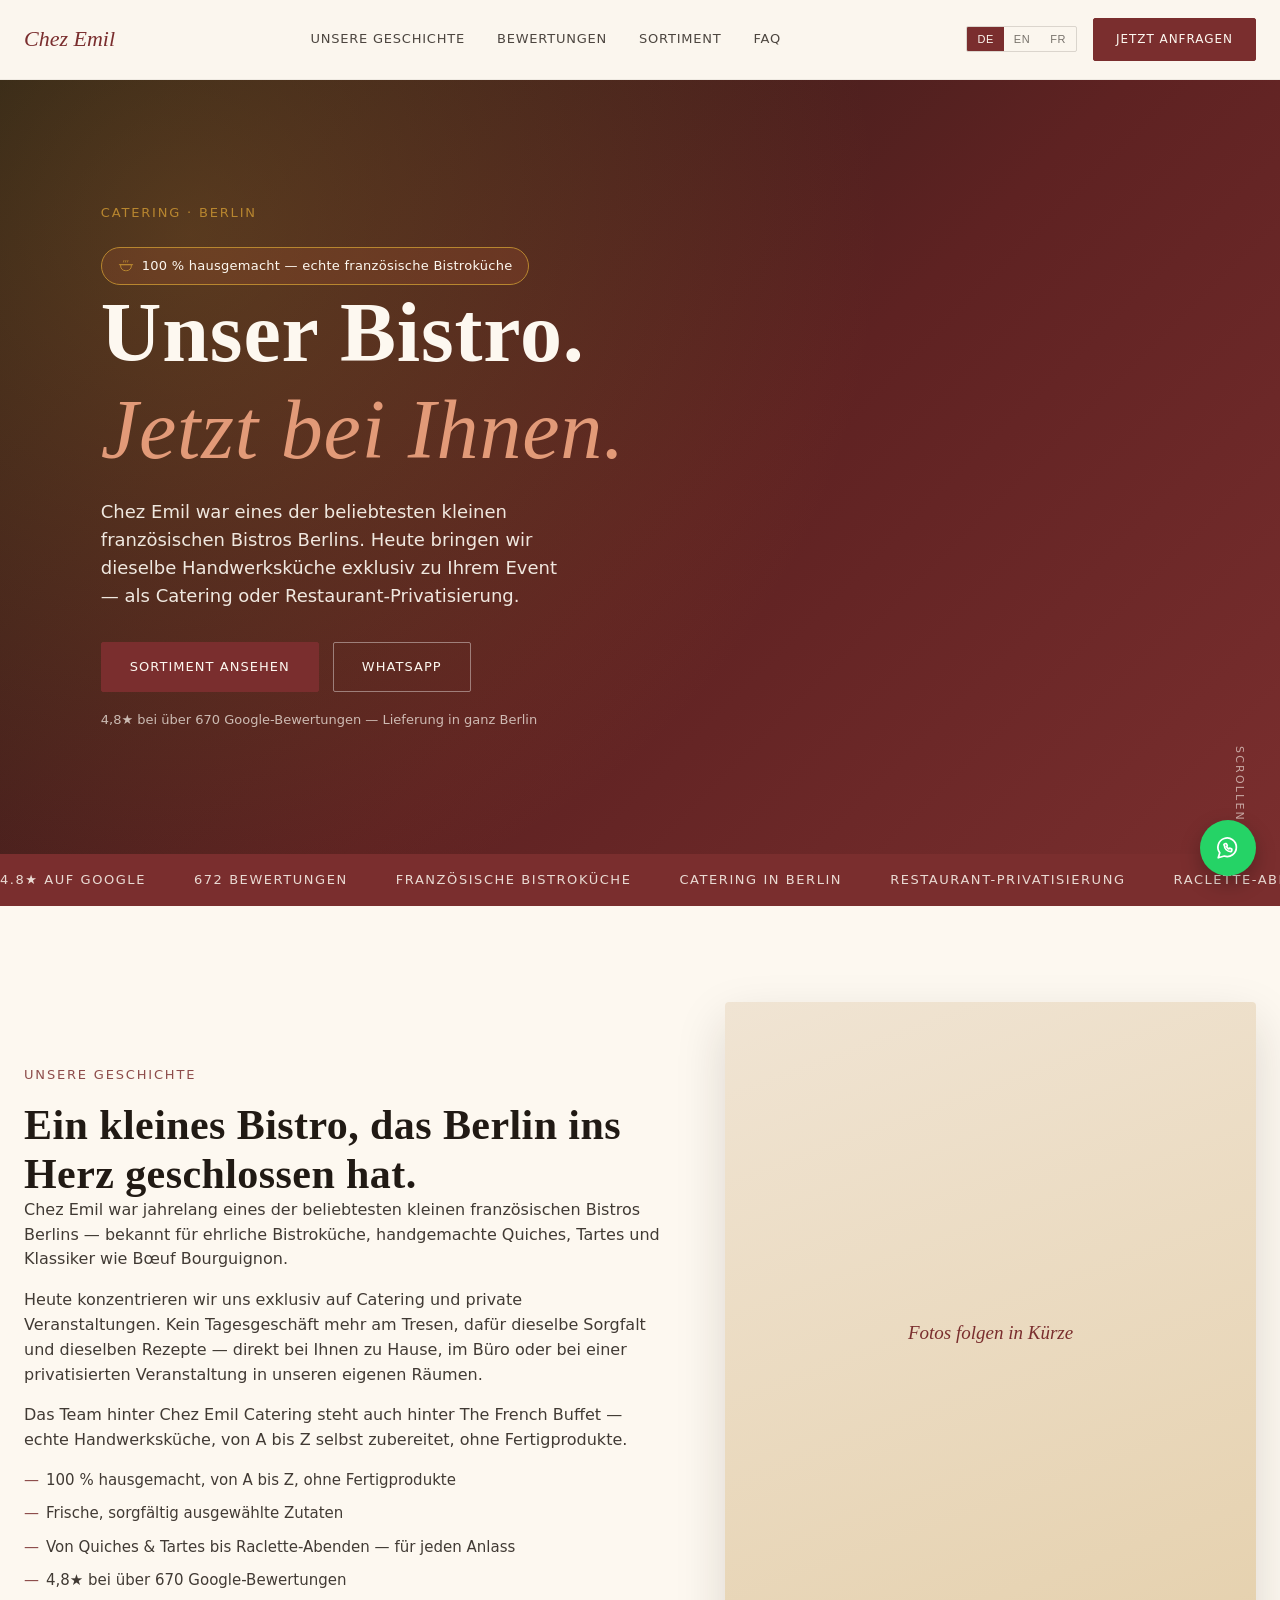
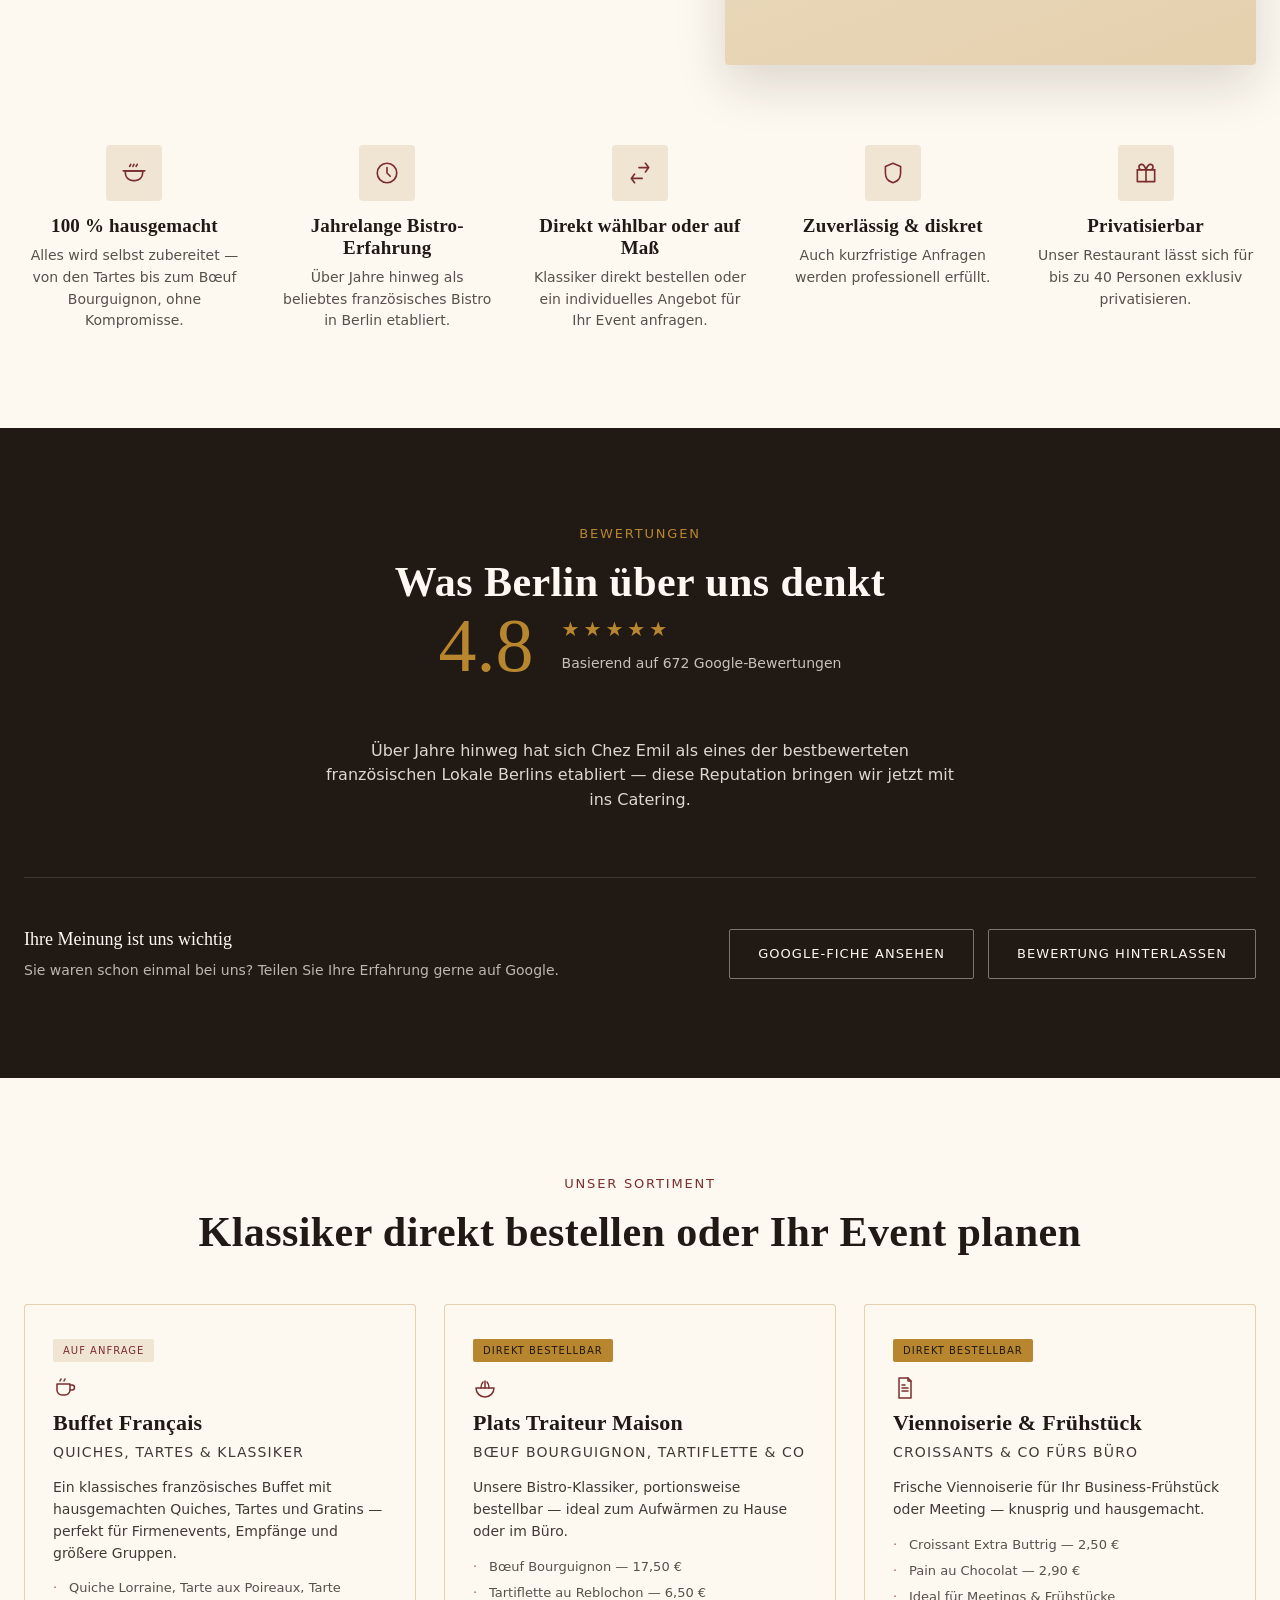
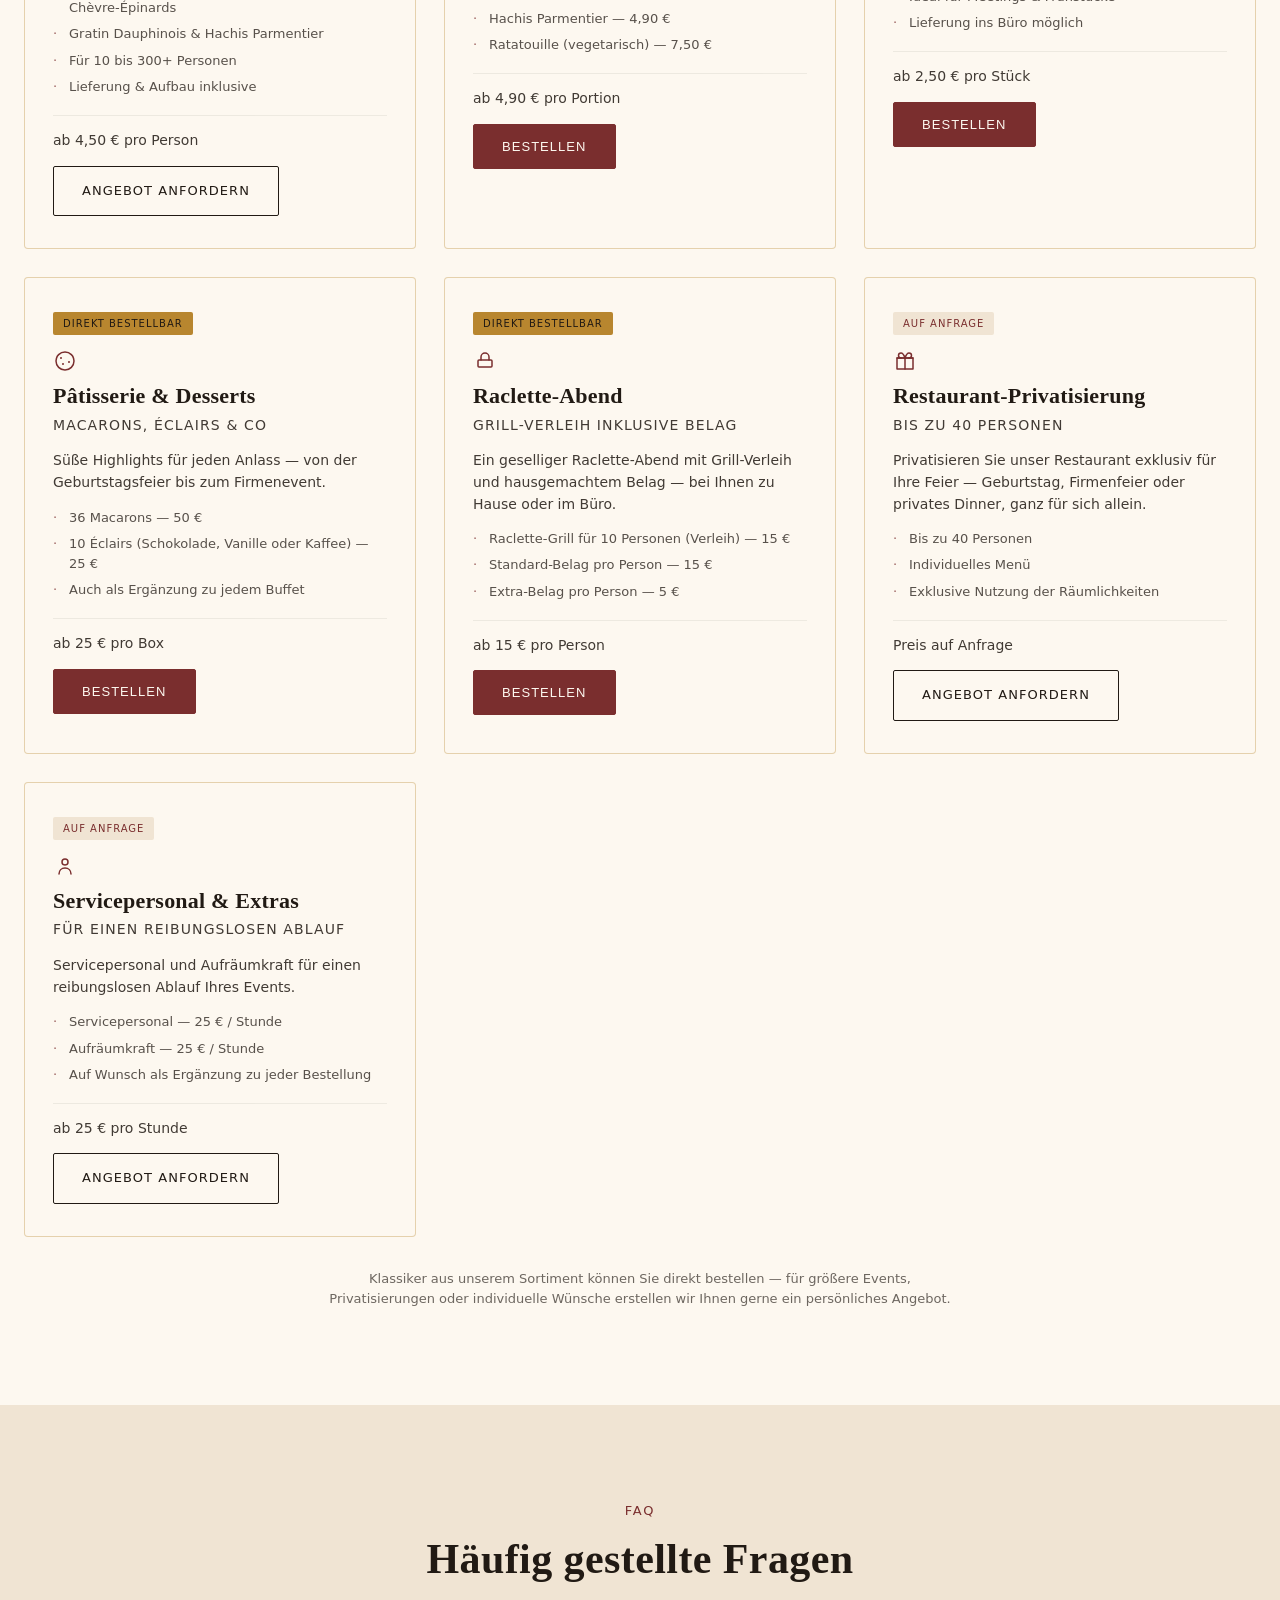
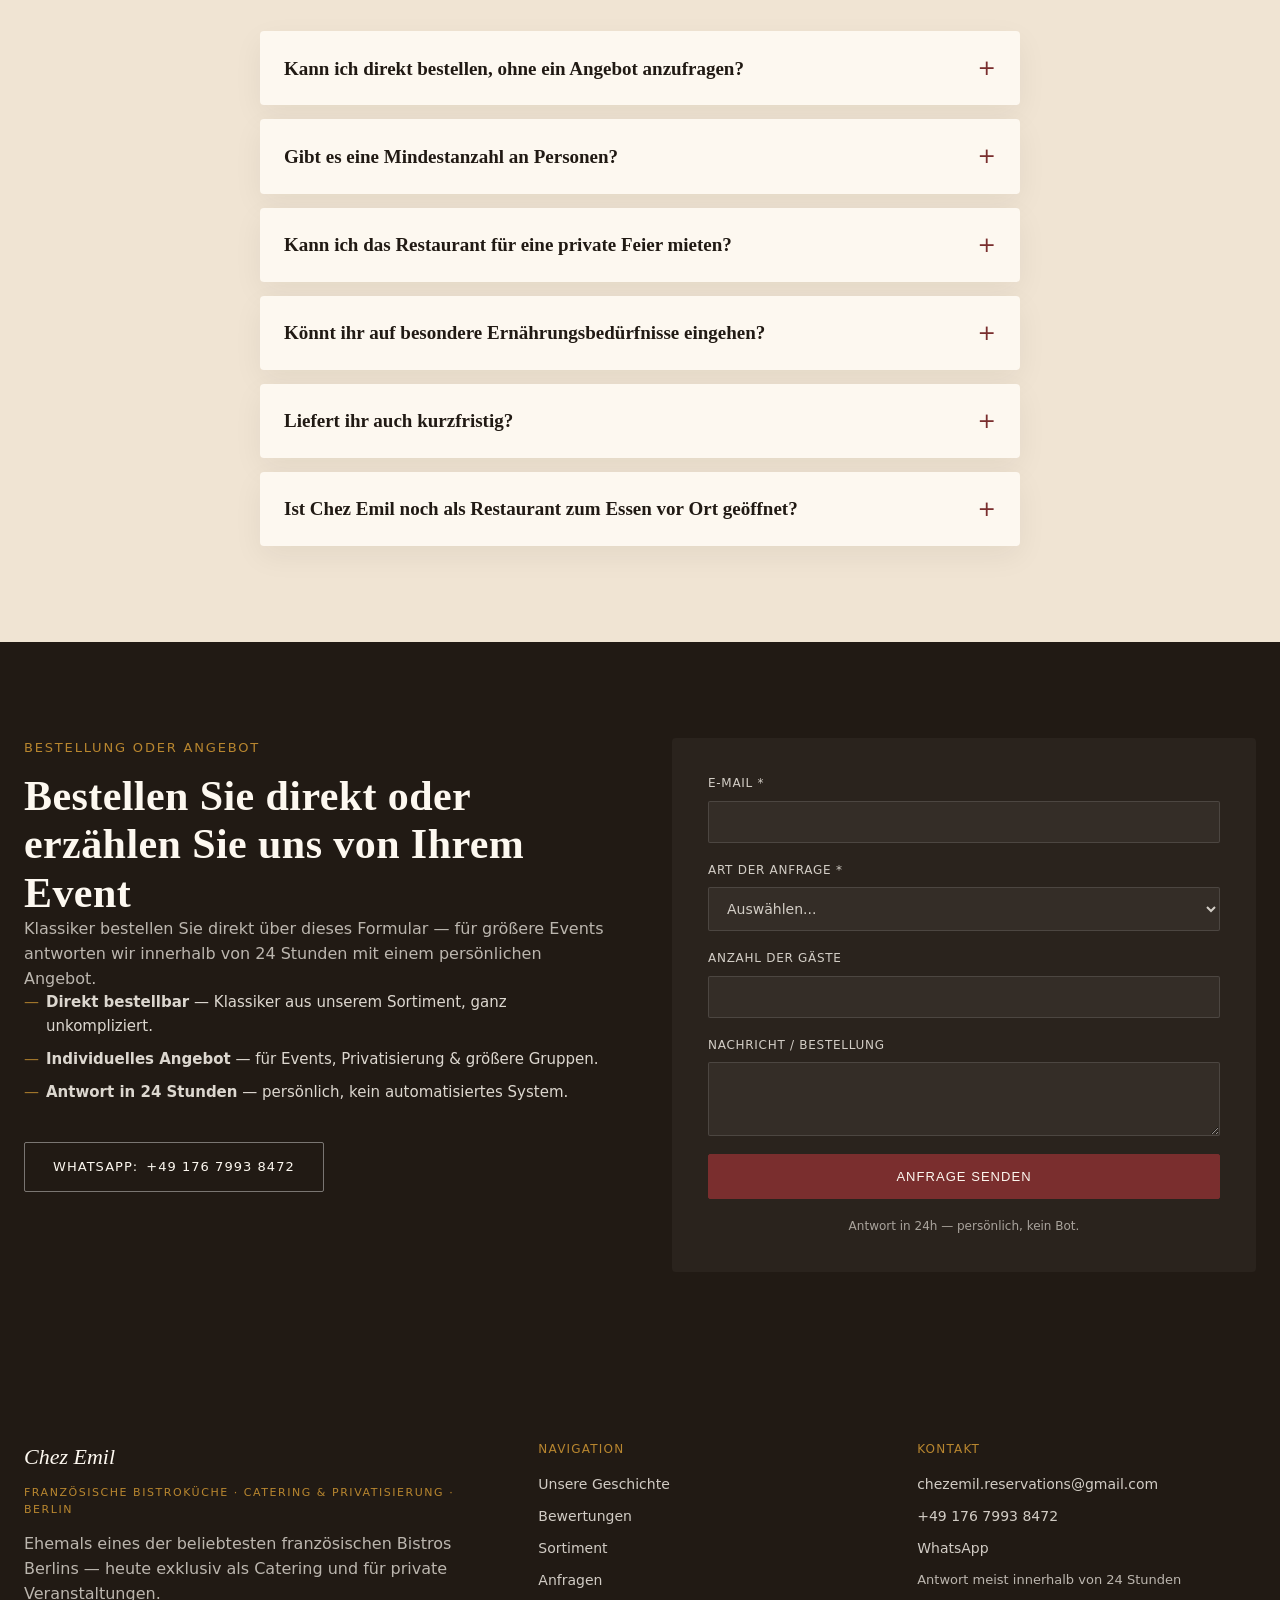
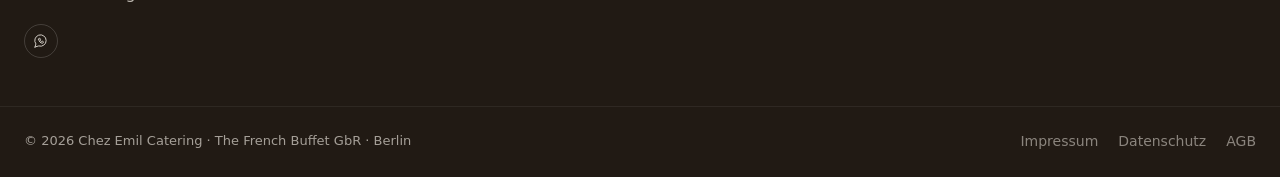
==== commit 33e48204: "Add files via upload" ====
--- a/index.html
+++ b/index.html
@@ -293,7 +293,7 @@
           <li data-i18n="offers.c2.li4">Ratatouille (vegetarisch) — 7,50&nbsp;€</li>
         </ul>
         <p class="price-hint"><span data-i18n="offers.c2.price">ab 4,90&nbsp;€ pro Portion</span></p>
-        <button type="button" class="btn btn-primary btn-order" data-order-item="Plats Traiteur Maison (Bœuf Bourguignon / Tartiflette / Hachis Parmentier / Ratatouille)" data-i18n="offers.cta.order">Commander</button>
+        <button type="button" class="btn btn-primary btn-order" data-order-item="Plats Traiteur Maison (Bœuf Bourguignon / Tartiflette / Hachis Parmentier / Ratatouille)" data-i18n="offers.cta.order">Bestellen</button>
       </div>
 
       <div class="offer-card">
@@ -309,7 +309,7 @@
           <li data-i18n="offers.c3.li4">Lieferung ins Büro möglich</li>
         </ul>
         <p class="price-hint"><span data-i18n="offers.c3.price">ab 2,50&nbsp;€ pro Stück</span></p>
-        <button type="button" class="btn btn-primary btn-order" data-order-item="Viennoiserie &amp; Frühstück (Croissants / Pains au Chocolat)" data-i18n="offers.cta.order">Commander</button>
+        <button type="button" class="btn btn-primary btn-order" data-order-item="Viennoiserie &amp; Frühstück (Croissants / Pains au Chocolat)" data-i18n="offers.cta.order">Bestellen</button>
       </div>
 
       <div class="offer-card">
@@ -324,7 +324,7 @@
           <li data-i18n="offers.c4.li3">Auch als Ergänzung zu jedem Buffet</li>
         </ul>
         <p class="price-hint"><span data-i18n="offers.c4.price">ab 25&nbsp;€ pro Box</span></p>
-        <button type="button" class="btn btn-primary btn-order" data-order-item="Pâtisserie &amp; Desserts (Macarons / Éclairs)" data-i18n="offers.cta.order">Commander</button>
+        <button type="button" class="btn btn-primary btn-order" data-order-item="Pâtisserie &amp; Desserts (Macarons / Éclairs)" data-i18n="offers.cta.order">Bestellen</button>
       </div>
 
       <div class="offer-card">
@@ -339,7 +339,7 @@
           <li data-i18n="offers.c5.li3">Extra-Belag pro Person — 5&nbsp;€</li>
         </ul>
         <p class="price-hint"><span data-i18n="offers.c5.price">ab 15&nbsp;€ pro Person</span></p>
-        <button type="button" class="btn btn-primary btn-order" data-order-item="Raclette-Abend (Grill-Verleih + Belag)" data-i18n="offers.cta.order">Commander</button>
+        <button type="button" class="btn btn-primary btn-order" data-order-item="Raclette-Abend (Grill-Verleih + Belag)" data-i18n="offers.cta.order">Bestellen</button>
       </div>
 
       <div class="offer-card">
--- a/css/styles.css
+++ b/css/styles.css
@@ -0,0 +1,362 @@
+/* ===== Chez Emil Catering — design tokens ===== */
+:root{
+  --cream:#FDF8F0;
+  --cream-2:#F0E4D3;
+  --dark:#211A14;
+  --burgundy:#7A2E2E;
+  --burgundy-dark:#5E2222;
+  --gold:#B8862F;
+  --gold-soft:rgba(184,134,47,.35);
+  --serif:'Playfair Display',Georgia,serif;
+  --sans:'Inter',system-ui,sans-serif;
+  --max:1280px;
+}
+
+*{box-sizing:border-box;margin:0;padding:0}
+html{scroll-behavior:smooth}
+body{
+  font-family:var(--sans);
+  font-weight:300;
+  color:var(--dark);
+  background:var(--cream);
+  line-height:1.55;
+  -webkit-font-smoothing:antialiased;
+}
+img{max-width:100%;display:block}
+a{color:inherit;text-decoration:none}
+ul{list-style:none}
+h1,h2,h3{font-family:var(--serif);font-weight:600;letter-spacing:.01em;line-height:1.15}
+h2{font-size:clamp(28px,4vw,42px)}
+h3{font-size:22px}
+.container{max-width:var(--max);margin:0 auto;padding:0 24px}
+.section{padding:96px 0}
+.center{text-align:center}
+.muted{opacity:.7}
+.small{font-size:13px}
+.light{color:var(--cream)}
+
+.eyebrow{
+  font-size:13px;letter-spacing:.14em;text-transform:uppercase;
+  color:var(--burgundy);font-weight:500;margin-bottom:14px;
+}
+.eyebrow.light{color:var(--gold)}
+
+/* ===== Buttons ===== */
+.btn{
+  display:inline-flex;align-items:center;gap:8px;justify-content:center;
+  padding:14px 28px;border-radius:2px;font-size:13px;letter-spacing:.08em;
+  text-transform:uppercase;font-weight:500;border:1px solid transparent;
+  cursor:pointer;transition:all .25s ease;
+}
+.btn-primary{background:var(--burgundy);color:var(--cream);border-color:var(--burgundy)}
+.btn-primary:hover{background:var(--burgundy-dark)}
+.btn-outline{border-color:var(--dark);color:var(--dark)}
+.btn-outline:hover{background:var(--dark);color:var(--cream)}
+.btn-outline-light{border-color:rgba(255,255,255,.4);color:var(--cream)}
+.btn-outline-light:hover{background:rgba(255,255,255,.1)}
+.btn-sm{padding:11px 22px;font-size:12px}
+.btn-block{width:100%}
+
+/* ===== Header ===== */
+.site-header{
+  position:sticky;top:0;z-index:50;background:rgba(251,246,238,.92);
+  backdrop-filter:blur(8px);border-bottom:1px solid rgba(34,31,20,.06);
+}
+.header-inner{
+  max-width:var(--max);margin:0 auto;padding:18px 24px;
+  display:flex;align-items:center;justify-content:space-between;gap:24px;
+}
+.logo{font-family:var(--serif);font-size:22px;font-style:italic;display:inline-flex;align-items:center;gap:10px;color:var(--burgundy)}
+.logo-mark{width:28px;height:28px;flex-shrink:0}
+.logo-img{height:48px;width:48px;border-radius:10px;display:block;object-fit:cover}
+.footer-logo{color:var(--cream)}
+.footer-logo-img{height:56px;width:56px}
+.reg{font-size:11px;vertical-align:super;font-style:normal}
+.main-nav{display:flex;gap:32px}
+.main-nav a{font-size:13px;letter-spacing:.06em;text-transform:uppercase;opacity:.8}
+.main-nav a:hover{opacity:1;color:var(--burgundy)}
+.header-actions{display:flex;align-items:center;gap:16px}
+.lang-switch{display:flex;border:1px solid rgba(34,31,20,.15);border-radius:2px;overflow:hidden}
+.lang-btn{padding:6px 10px;font-size:11px;letter-spacing:.05em;background:none;border:none;cursor:pointer;color:var(--dark);opacity:.6}
+.lang-btn.active{background:var(--burgundy);color:var(--cream);opacity:1}
+.burger{display:none;flex-direction:column;gap:4px;background:none;border:none;cursor:pointer;padding:6px}
+.burger span{width:22px;height:2px;background:var(--dark)}
+.mobile-nav{display:none;flex-direction:column;padding:8px 24px 24px;gap:4px}
+.mobile-nav a{padding:12px 0;border-bottom:1px solid rgba(34,31,20,.08);font-size:14px;text-transform:uppercase;letter-spacing:.05em}
+
+/* ===== Hero ===== */
+.hero{
+  position:relative;min-height:86vh;display:flex;align-items:center;
+  overflow:hidden;background:
+    radial-gradient(circle at 15% 20%, rgba(184,134,47,.28), transparent 55%),
+    linear-gradient(135deg, var(--dark) 0%, var(--burgundy-dark) 55%, var(--burgundy) 100%);
+  color:var(--cream);
+}
+.hero-video{
+  position:absolute;inset:0;width:100%;height:100%;object-fit:cover;object-position:center 40%;
+}
+.hero-overlay{
+  position:absolute;inset:0;
+  background:linear-gradient(90deg,rgba(34,31,20,.82) 0%,rgba(34,31,20,.55) 55%,rgba(34,31,20,.25) 100%);
+}
+.hero-sound-toggle{
+  position:absolute;top:24px;right:24px;z-index:2;width:40px;height:40px;border-radius:50%;
+  background:rgba(34,31,20,.45);border:1px solid rgba(251,246,238,.4);color:var(--cream);
+  display:flex;align-items:center;justify-content:center;cursor:pointer;transition:background .2s ease;
+}
+.hero-sound-toggle:hover{background:rgba(34,31,20,.7)}
+.hero-sound-toggle svg{width:18px;height:18px}
+.hero-sound-toggle .icon-unmuted{display:none}
+.hero-sound-toggle[aria-pressed="true"] .icon-muted{display:none}
+.hero-sound-toggle[aria-pressed="true"] .icon-unmuted{display:block}
+.hero-content{position:relative;max-width:720px;padding:0 24px;margin-left:min(6vw,80px)}
+.hero .eyebrow{color:var(--gold)}
+.hero-badge{
+  display:inline-flex;align-items:center;gap:8px;margin-top:10px;padding:8px 16px;border-radius:999px;
+  background:rgba(193,97,59,.18);border:1px solid var(--gold);
+  color:var(--cream);font-size:13px;font-weight:500;letter-spacing:.02em;
+}
+.hero-badge-icon{width:16px;height:16px;flex-shrink:0;color:var(--gold)}
+.hero h1{font-size:clamp(40px,7vw,84px);color:var(--cream)}
+.hero h1 em{color:#E29A78;font-style:italic;font-weight:400}
+.hero-sub{margin-top:20px;font-size:18px;max-width:460px;opacity:.92}
+.hero-ctas{display:flex;gap:14px;margin-top:32px;flex-wrap:wrap}
+.delivery-badge{margin-top:18px;font-size:13px;opacity:.7}
+.scroll-hint{
+  position:absolute;right:32px;bottom:32px;writing-mode:vertical-rl;
+  font-size:11px;letter-spacing:.2em;opacity:.6;color:var(--cream);
+}
+
+/* ===== Marquee ===== */
+.marquee{background:var(--burgundy);overflow:hidden;padding:16px 0}
+.marquee-track{display:flex;gap:48px;white-space:nowrap;animation:scroll 28s linear infinite;width:max-content}
+.marquee-track span{color:var(--cream);font-size:13px;letter-spacing:.12em;opacity:.85}
+@keyframes scroll{from{transform:translateX(0)}to{transform:translateX(-50%)}}
+
+/* ===== About ===== */
+.about-grid{display:grid;grid-template-columns:1.2fr 1fr;gap:64px;align-items:center;margin-bottom:80px}
+.about-text p{margin-bottom:16px;opacity:.85}
+.check-list li{position:relative;padding-left:22px;margin-bottom:10px;opacity:.85;font-size:15px}
+.check-list li::before{content:'—';position:absolute;left:0;color:var(--burgundy)}
+.check-list.light li::before{color:var(--gold)}
+.about-image img{border-radius:4px;box-shadow:0 20px 50px rgba(34,31,20,.15)}
+.about-photo-placeholder{
+  aspect-ratio:4/5;border-radius:4px;box-shadow:0 20px 50px rgba(33,26,20,.15);
+  background:linear-gradient(160deg, var(--cream-2), var(--gold-soft));
+  display:flex;align-items:center;justify-content:center;padding:32px;text-align:center;
+}
+.about-photo-placeholder span{font-family:var(--serif);font-style:italic;font-size:19px;color:var(--burgundy);line-height:1.4}
+
+.features{display:grid;grid-template-columns:repeat(5,1fr);gap:32px;text-align:center}
+.feature-icon{display:flex;align-items:center;justify-content:center;margin:0 auto 14px;width:56px;height:56px;background:var(--cream-2);border-radius:4px;color:var(--burgundy)}
+.feature-icon svg{width:26px;height:26px}
+.feature h3{font-size:19px;margin-bottom:8px}
+.feature p{font-size:14px;opacity:.75}
+
+/* ===== Gallery ===== */
+.gallery-section{background:var(--cream-2)}
+
+.masonry{column-count:4;column-gap:16px;margin-top:28px}
+@media(max-width:1024px){.masonry{column-count:3}}
+@media(max-width:680px){.masonry{column-count:2}}
+.masonry-item{
+  position:relative;break-inside:avoid;margin-bottom:16px;border-radius:4px;
+  overflow:hidden;cursor:pointer;background:#000;
+}
+.masonry-item img,.masonry-item video{width:100%;display:block;transition:transform .4s ease}
+.masonry-item:hover img,.masonry-item:hover video{transform:scale(1.03)}
+.masonry-overlay{
+  position:absolute;inset:0;background:linear-gradient(0deg,rgba(0,0,0,.65) 0%,transparent 45%);
+  opacity:0;transition:opacity .25s ease;display:flex;align-items:flex-end;padding:16px;
+}
+.masonry-item:hover .masonry-overlay{opacity:1}
+.masonry-overlay span{color:#fff;font-size:13px;letter-spacing:.04em}
+.play-btn{
+  position:absolute;top:50%;left:50%;transform:translate(-50%,-50%);
+  width:52px;height:52px;border-radius:50%;background:rgba(255,255,255,.85);
+  border:none;font-size:16px;cursor:pointer;color:var(--burgundy);
+}
+
+/* ===== Testimonials ===== */
+.testimonials{background:var(--dark);color:var(--cream)}
+.testimonial-card{max-width:640px;margin:0 auto;text-align:center}
+.rating-hero{display:flex;align-items:center;justify-content:center;gap:28px;flex-wrap:wrap;margin:0 auto 56px;text-align:center}
+.rating-hero .rating-number{font-family:var(--serif);font-size:76px;line-height:1;color:var(--gold)}
+.rating-hero .rating-details{text-align:left}
+.rating-hero .stars{margin-bottom:6px;display:block}
+.rating-hero .rating-count{font-size:14px;opacity:.75}
+.stars{color:var(--gold);font-size:20px;letter-spacing:4px;margin-bottom:20px}
+.quote{font-family:var(--serif);font-size:24px;font-style:italic;line-height:1.4;margin-bottom:20px}
+.author{opacity:.8;font-size:14px}
+.review-grid{display:grid;grid-template-columns:repeat(2,1fr);gap:24px}
+.review-card{
+  background:rgba(255,255,255,.04);border:1px solid rgba(255,255,255,.12);
+  border-radius:4px;padding:32px 28px;text-align:left;
+}
+.review-card .stars{font-size:15px;letter-spacing:3px;margin-bottom:14px}
+.review-card .quote{font-size:16.5px;line-height:1.55;text-align:left;margin-bottom:16px}
+.review-card .author{font-size:13px;opacity:.85}
+.review-translate{
+  display:block;background:none;border:none;padding:0;margin:-6px 0 14px;
+  font-family:var(--sans);font-size:12.5px;color:var(--gold);opacity:.9;
+  cursor:pointer;text-decoration:underline;text-underline-offset:2px;
+}
+.review-translate:hover{opacity:1}
+.review-source{opacity:.7}
+.review-card--featured{grid-column:span 2}
+.google-cta{
+  margin-top:64px;padding-top:48px;border-top:1px solid rgba(255,255,255,.12);
+  display:flex;align-items:center;justify-content:space-between;gap:24px;flex-wrap:wrap;
+}
+.google-cta-text p:first-child{font-size:18px;margin-bottom:6px;font-family:var(--serif)}
+.google-cta-text .muted{font-size:14px}
+.google-cta-actions{display:flex;gap:14px;flex-wrap:wrap}
+
+/* ===== Offers ===== */
+.offer-grid{display:grid;grid-template-columns:repeat(3,1fr);gap:28px;margin-top:48px}
+.offer-card{
+  border:1px solid var(--gold-soft);border-radius:4px;padding:32px 28px;
+  position:relative;transition:border-color .25s ease,transform .25s ease;background:var(--cream);
+}
+.offer-card:hover{border-color:rgba(193,97,59,.75);transform:translateY(-3px)}
+.offer-card.featured{background:var(--cream-2)}
+.offer-tag{
+  display:inline-block;font-size:10px;letter-spacing:.1em;padding:4px 10px;
+  border-radius:2px;background:var(--cream-2);color:var(--burgundy);margin-bottom:14px;
+}
+.offer-tag.gold{background:var(--gold);color:var(--dark)}
+.card-icon{display:block;margin-bottom:10px;color:var(--burgundy)}
+.card-icon svg{display:block;width:24px;height:24px}
+.offer-kicker{font-size:11px;letter-spacing:.08em;opacity:.6;margin:6px 0 12px}
+.offer-card p{font-size:14px;opacity:.85;margin-bottom:14px}
+.offer-card ul{margin-bottom:18px}
+.offer-card ul li{font-size:13px;opacity:.75;padding-left:16px;position:relative;margin-bottom:6px}
+.offer-card ul li::before{content:'·';position:absolute;left:0;color:var(--burgundy)}
+.price-hint{font-size:14px;padding-top:14px;border-top:1px solid rgba(34,31,20,.08)}
+.price-hint strong{color:var(--burgundy);font-size:17px}
+.menu-card{grid-column:1 / -1;display:flex;flex-direction:column;justify-content:center;text-align:center;background:var(--cream-2)}
+.menu-card .btn{margin-top:10px;align-self:center}
+.offers-note{text-align:center;font-size:13px;opacity:.65;max-width:640px;margin:32px auto 0}
+
+/* ===== Actus ===== */
+.faq{background:var(--cream-2)}
+.faq-list{max-width:760px;margin:48px auto 0;display:flex;flex-direction:column;gap:14px}
+.faq-item{background:var(--cream);border-radius:4px;padding:20px 24px;box-shadow:0 10px 30px rgba(34,31,20,.06)}
+.faq-item summary{
+  cursor:pointer;font-family:var(--serif);font-size:19px;font-weight:600;
+  list-style:none;display:flex;justify-content:space-between;align-items:center;gap:16px;
+}
+.faq-item summary::-webkit-details-marker{display:none}
+.faq-item summary::after{
+  content:'+';font-family:var(--sans);font-size:22px;font-weight:300;color:var(--burgundy);flex-shrink:0;
+}
+.faq-item[open] summary::after{content:'–'}
+.faq-item p{font-size:14.5px;line-height:1.6;opacity:.85;margin-top:14px}
+
+/* ===== Contact ===== */
+.contact{background:var(--dark);color:var(--cream)}
+.contact-grid{display:grid;grid-template-columns:1fr 1fr;gap:64px}
+.contact-text .btn{margin-top:28px}
+.contact-form{background:rgba(255,255,255,.04);padding:36px;border-radius:4px;display:flex;flex-direction:column;gap:18px}
+.contact-form label{display:flex;flex-direction:column;gap:8px;font-size:12px;letter-spacing:.06em;text-transform:uppercase;opacity:.8}
+.contact-form input,.contact-form select,.contact-form textarea{
+  background:rgba(255,255,255,.06);border:1px solid rgba(255,255,255,.15);
+  border-radius:2px;padding:12px 14px;color:var(--cream);font-family:var(--sans);font-size:14px;
+}
+.contact-form select option{color:#000}
+.form-note{text-align:center;font-size:12px;opacity:.6}
+.form-status{text-align:center;font-size:13.5px;padding:12px 14px;border-radius:4px;line-height:1.5}
+.form-status--success{background:rgba(92,107,63,.18);color:#B7D19A}
+.form-status--error{background:rgba(140,50,72,.25);color:#F0B4C0}
+
+/* ===== Footer ===== */
+.site-footer{background:var(--dark);color:var(--cream);padding-top:72px}
+.footer-grid{display:grid;grid-template-columns:1.4fr 1fr 1fr;gap:40px;padding-bottom:48px}
+.footer-logo{font-size:22px;margin-bottom:10px}
+.site-footer .eyebrow{color:var(--gold);font-size:11px}
+.footer-heading{font-size:12px;letter-spacing:.1em;color:var(--gold);margin-bottom:16px}
+.site-footer a{display:block;font-size:14px;opacity:.8;margin-bottom:10px}
+.site-footer a:hover{opacity:1}
+.socials{display:flex;gap:10px;margin-top:18px}
+.socials a{
+  width:34px;height:34px;border:1px solid rgba(255,255,255,.2);border-radius:50%;
+  display:flex;align-items:center;justify-content:center;margin:0;color:var(--cream);
+}
+.socials a svg{width:16px;height:16px}
+.footer-bottom{
+  border-top:1px solid rgba(255,255,255,.1);padding:24px;display:flex;
+  justify-content:space-between;flex-wrap:wrap;gap:12px;font-size:13px;opacity:.6;
+}
+.footer-legal{display:flex;gap:20px}
+.footer-legal a{margin:0}
+
+/* ===== WhatsApp float ===== */
+.whatsapp-float{
+  position:fixed;bottom:24px;right:24px;width:56px;height:56px;background:#25D366;
+  color:#fff;border-radius:50%;display:flex;align-items:center;justify-content:center;
+  z-index:60;box-shadow:0 8px 20px rgba(0,0,0,.25);
+}
+.whatsapp-float svg{width:26px;height:26px}
+
+/* ===== Lightbox ===== */
+.lightbox{
+  display:none;position:fixed;inset:0;background:rgba(10,4,6,.94);z-index:100;
+  align-items:center;justify-content:center;padding:40px;
+}
+.lightbox.open{display:flex}
+.lightbox img{max-width:90vw;max-height:88vh;border-radius:4px}
+.lightbox-close{
+  position:absolute;top:24px;right:32px;background:none;border:none;
+  color:#fff;font-size:28px;cursor:pointer;
+}
+
+/* ===== Cookie consent banner ===== */
+.cookie-banner{
+  position:fixed;left:0;right:0;bottom:0;z-index:90;
+  background:var(--dark);color:var(--cream-2);
+  border-top:1px solid rgba(255,255,255,.12);
+  padding:20px 24px;display:flex;align-items:center;justify-content:center;
+  gap:24px;flex-wrap:wrap;box-shadow:0 -8px 24px rgba(0,0,0,.25);
+}
+.cookie-banner p{
+  font-family:var(--sans);font-size:13.5px;line-height:1.55;margin:0;
+  max-width:640px;flex:1 1 320px;opacity:.9;
+}
+.cookie-banner a{color:var(--gold);text-decoration:underline;text-underline-offset:2px}
+.cookie-actions{display:flex;gap:12px;flex:0 0 auto}
+.cookie-actions .btn{padding:10px 20px;font-size:13px;white-space:nowrap}
+.cookie-banner[hidden]{display:none}
+
+@media(max-width:640px){
+  .cookie-banner{padding:18px 18px;justify-content:flex-start}
+  .cookie-actions{width:100%}
+  .cookie-actions .btn{flex:1}
+}
+
+/* ===== Responsive ===== */
+@media(max-width:960px){
+  .main-nav{display:none}
+  .burger{display:flex}
+  .mobile-nav.open{display:flex}
+  .header-inner{padding:14px 16px;gap:10px}
+  .header-actions{gap:8px}
+  .header-actions .btn-sm{display:none}
+  .lang-btn{padding:6px 8px;font-size:10px}
+  .logo{font-size:18px}
+  .about-grid{grid-template-columns:1fr}
+  .about-image{order:-1}
+  .features{grid-template-columns:repeat(2,1fr)}
+  .review-grid{grid-template-columns:1fr}
+  .review-card--featured{grid-column:span 1}
+  .offer-grid{grid-template-columns:1fr 1fr}
+  .contact-grid{grid-template-columns:1fr}
+  .footer-grid{grid-template-columns:1fr 1fr}
+}
+@media(max-width:600px){
+  .section{padding:64px 0}
+  .features{grid-template-columns:1fr 1fr}
+  .offer-grid{grid-template-columns:1fr}
+  .footer-grid{grid-template-columns:1fr}
+  .hero-content{margin-left:0}
+  .google-cta{flex-direction:column;align-items:flex-start}
+}
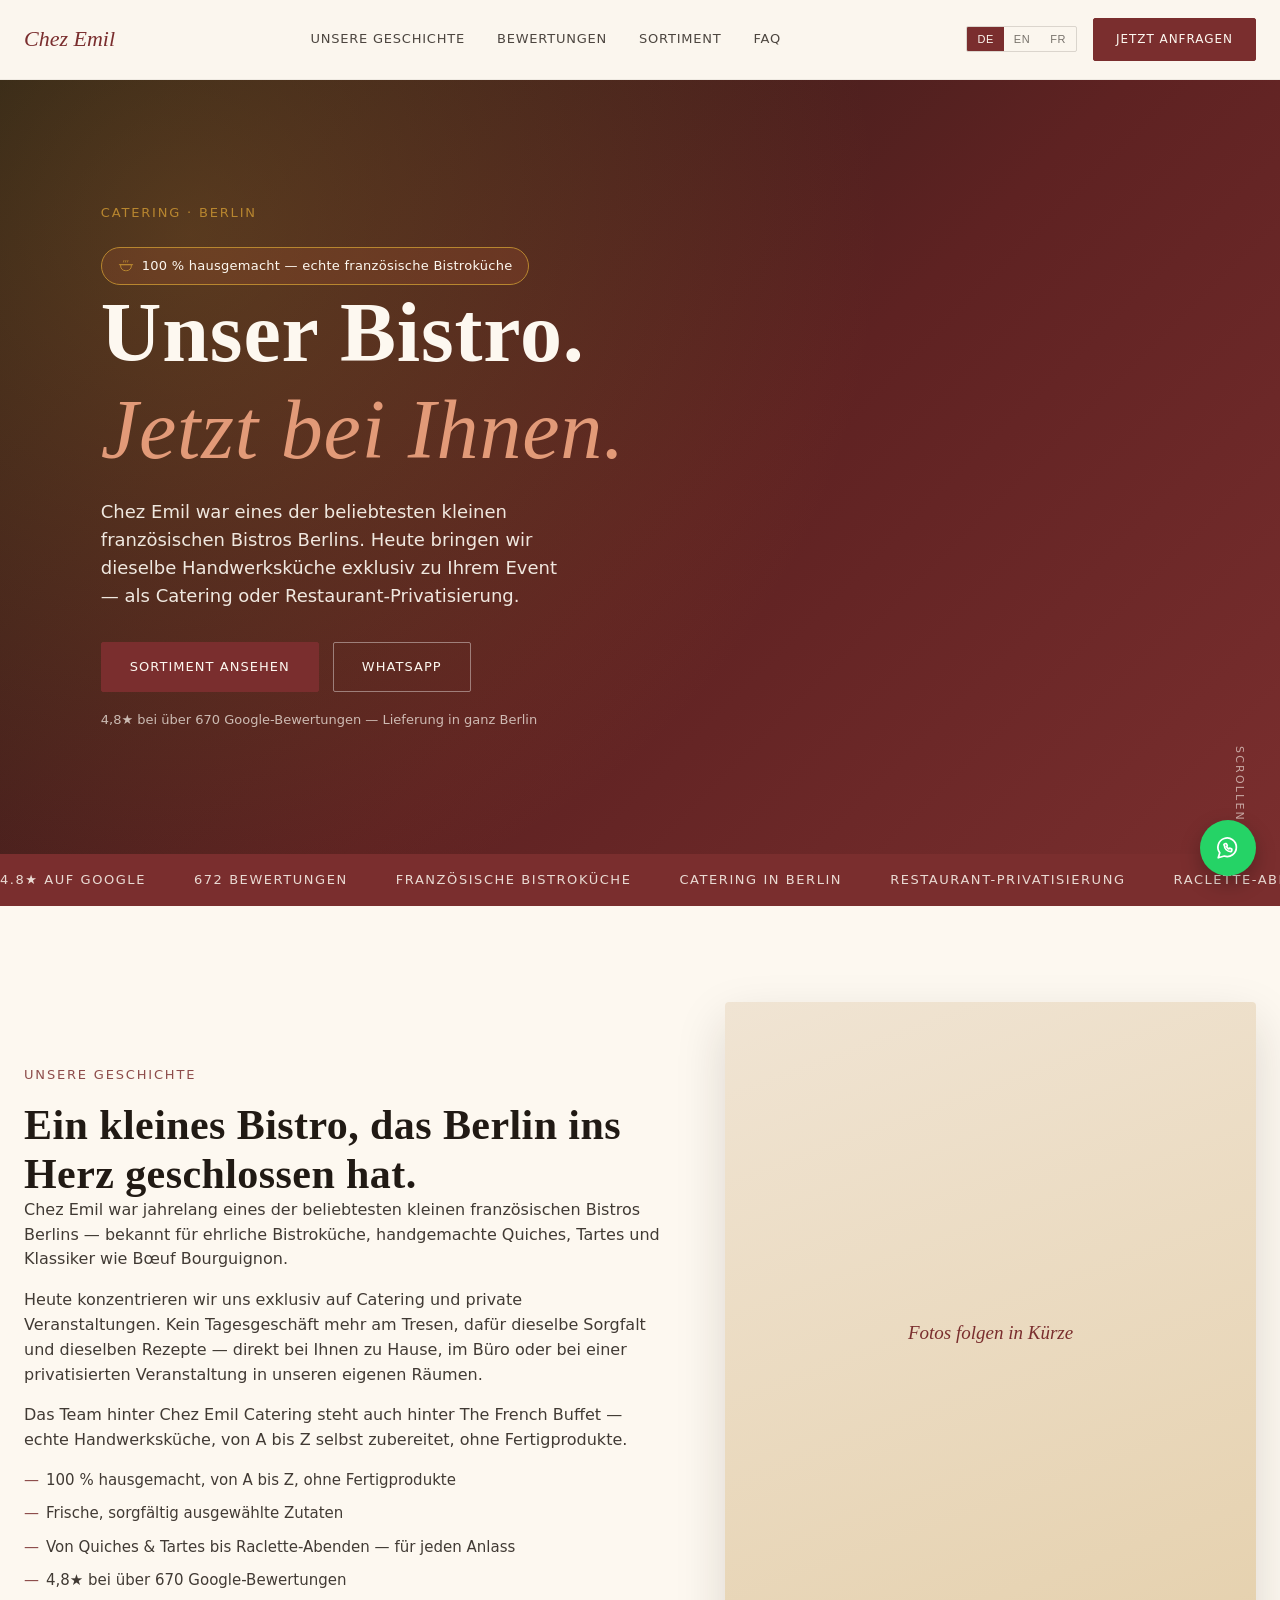
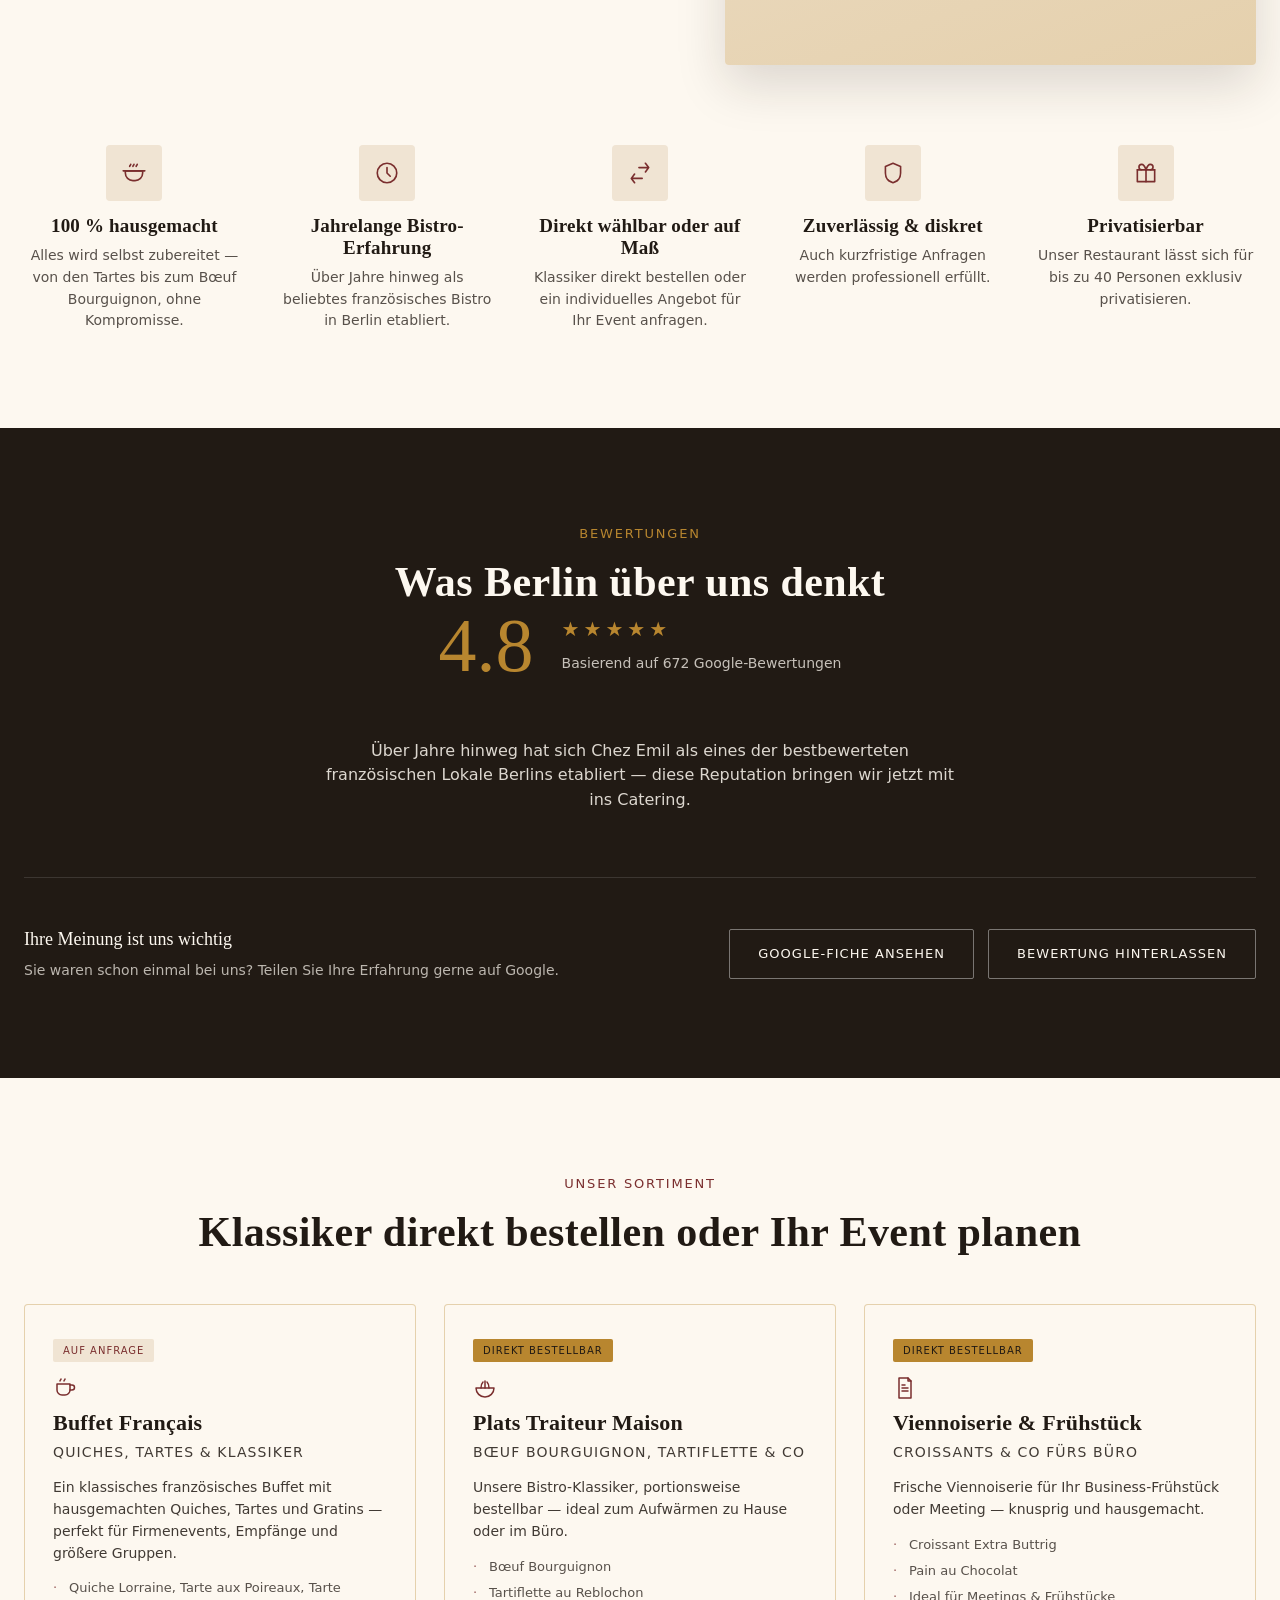
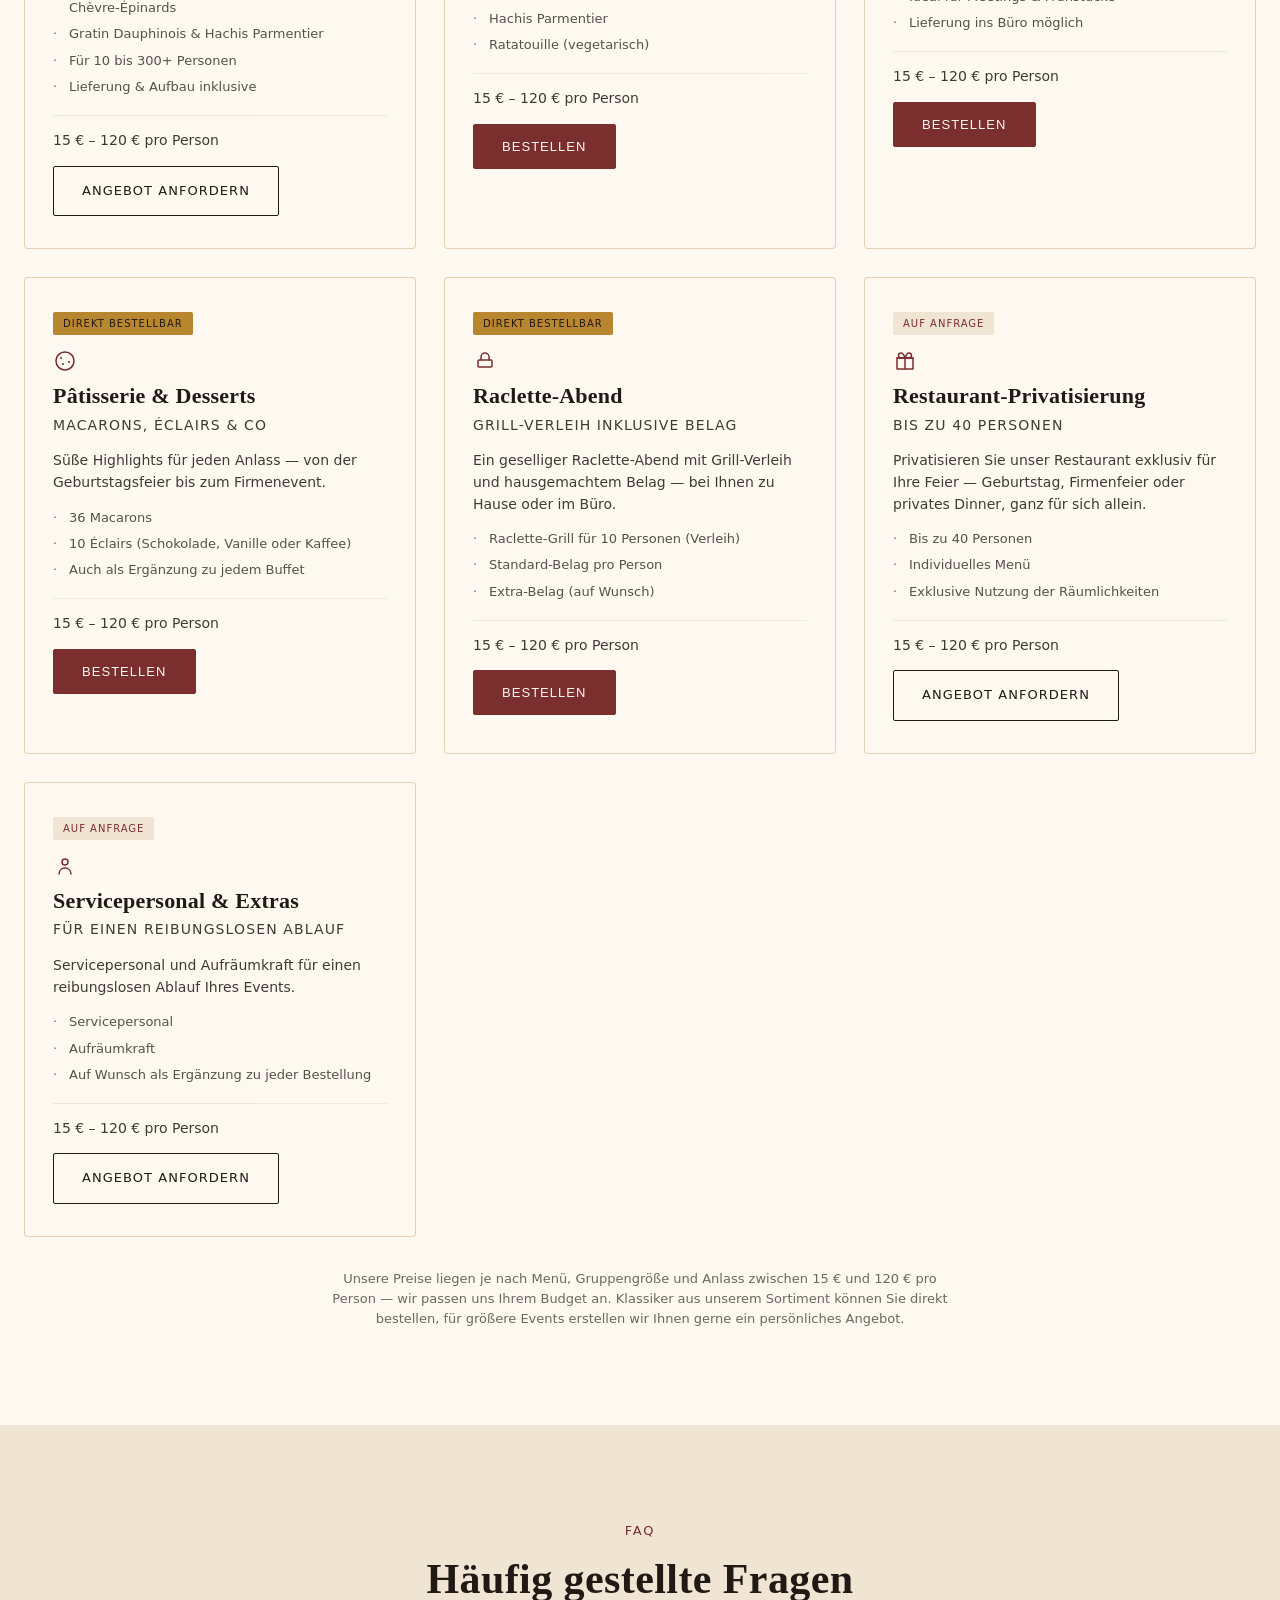
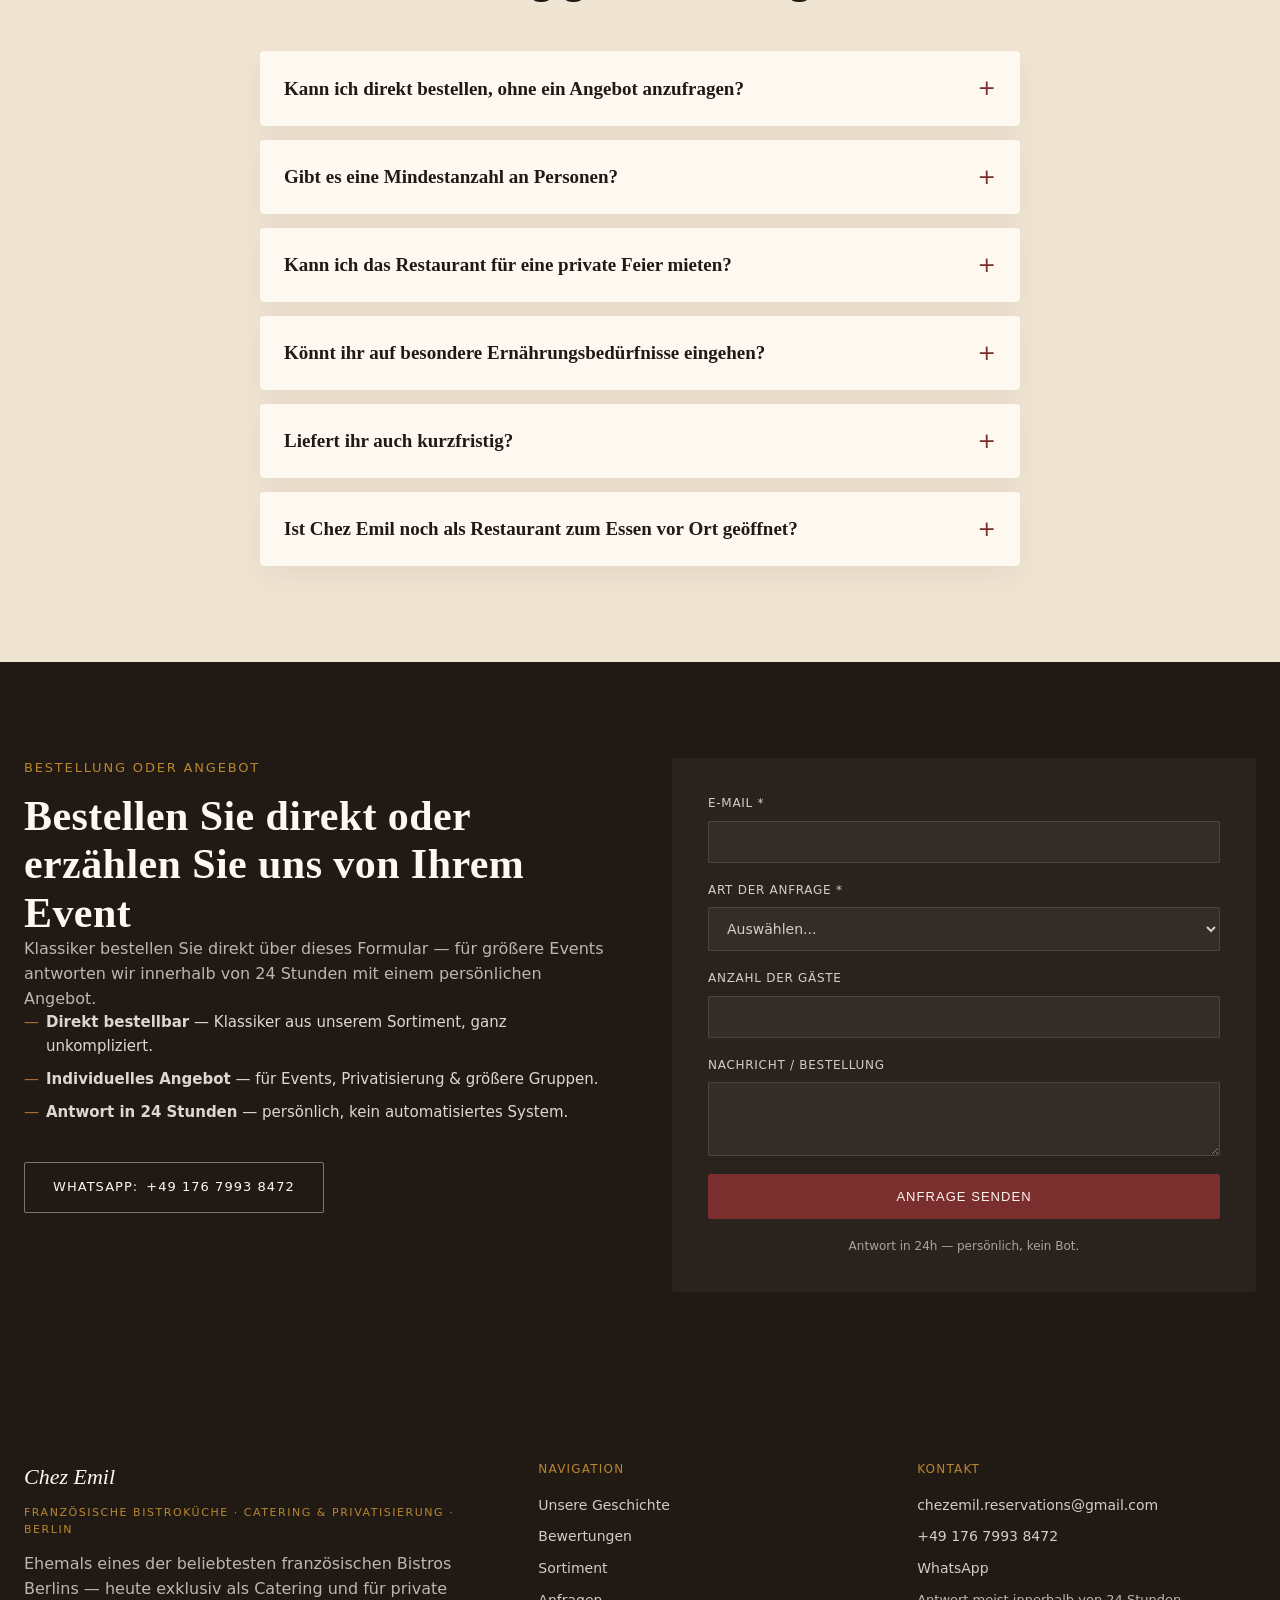
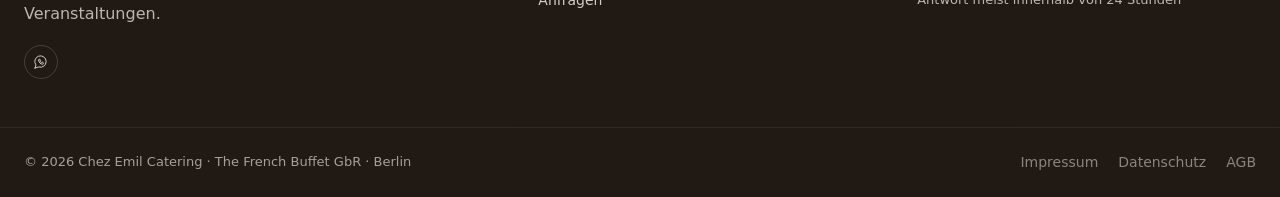
==== commit 463e0b73: "Add files via upload" ====
--- a/index.html
+++ b/index.html
@@ -38,7 +38,7 @@
     "name": "Berlin"
   },
   "servesCuisine": "French",
-  "priceRange": "€2-€120",
+  "priceRange": "€15-€120",
   "aggregateRating": {
     "@type": "AggregateRating",
     "ratingValue": "4.8",
@@ -276,7 +276,7 @@
           <li data-i18n="offers.c1.li3">Für 10 bis 300+ Personen</li>
           <li data-i18n="offers.c1.li4">Lieferung &amp; Aufbau inklusive</li>
         </ul>
-        <p class="price-hint"><span data-i18n="offers.c1.price">ab 4,50&nbsp;€ pro Person</span></p>
+        <p class="price-hint"><span data-i18n="offers.pricerange">15 € – 120 € pro Person</span></p>
         <a href="#anfragen" class="btn btn-outline" data-i18n="offers.cta.quote">Angebot anfordern</a>
       </div>
 
@@ -287,12 +287,12 @@
         <p class="offer-kicker" data-i18n="offers.c2.kicker">BŒUF BOURGUIGNON, TARTIFLETTE &amp; CO</p>
         <p data-i18n="offers.c2.desc">Unsere Bistro-Klassiker, portionsweise bestellbar — ideal zum Aufwärmen zu Hause oder im Büro.</p>
         <ul>
-          <li data-i18n="offers.c2.li1">Bœuf Bourguignon — 17,50&nbsp;€</li>
-          <li data-i18n="offers.c2.li2">Tartiflette au Reblochon — 6,50&nbsp;€</li>
-          <li data-i18n="offers.c2.li3">Hachis Parmentier — 4,90&nbsp;€</li>
-          <li data-i18n="offers.c2.li4">Ratatouille (vegetarisch) — 7,50&nbsp;€</li>
-        </ul>
-        <p class="price-hint"><span data-i18n="offers.c2.price">ab 4,90&nbsp;€ pro Portion</span></p>
+          <li data-i18n="offers.c2.li1">Bœuf Bourguignon</li>
+          <li data-i18n="offers.c2.li2">Tartiflette au Reblochon</li>
+          <li data-i18n="offers.c2.li3">Hachis Parmentier</li>
+          <li data-i18n="offers.c2.li4">Ratatouille (vegetarisch)</li>
+        </ul>
+        <p class="price-hint"><span data-i18n="offers.pricerange">15 € – 120 € pro Person</span></p>
         <button type="button" class="btn btn-primary btn-order" data-order-item="Plats Traiteur Maison (Bœuf Bourguignon / Tartiflette / Hachis Parmentier / Ratatouille)" data-i18n="offers.cta.order">Bestellen</button>
       </div>
 
@@ -303,12 +303,12 @@
         <p class="offer-kicker" data-i18n="offers.c3.kicker">CROISSANTS &amp; CO FÜRS BÜRO</p>
         <p data-i18n="offers.c3.desc">Frische Viennoiserie für Ihr Business-Frühstück oder Meeting — knusprig und hausgemacht.</p>
         <ul>
-          <li data-i18n="offers.c3.li1">Croissant Extra Buttrig — 2,50&nbsp;€</li>
-          <li data-i18n="offers.c3.li2">Pain au Chocolat — 2,90&nbsp;€</li>
+          <li data-i18n="offers.c3.li1">Croissant Extra Buttrig</li>
+          <li data-i18n="offers.c3.li2">Pain au Chocolat</li>
           <li data-i18n="offers.c3.li3">Ideal für Meetings &amp; Frühstücke</li>
           <li data-i18n="offers.c3.li4">Lieferung ins Büro möglich</li>
         </ul>
-        <p class="price-hint"><span data-i18n="offers.c3.price">ab 2,50&nbsp;€ pro Stück</span></p>
+        <p class="price-hint"><span data-i18n="offers.pricerange">15 € – 120 € pro Person</span></p>
         <button type="button" class="btn btn-primary btn-order" data-order-item="Viennoiserie &amp; Frühstück (Croissants / Pains au Chocolat)" data-i18n="offers.cta.order">Bestellen</button>
       </div>
 
@@ -319,11 +319,11 @@
         <p class="offer-kicker" data-i18n="offers.c4.kicker">MACARONS, ÉCLAIRS &amp; CO</p>
         <p data-i18n="offers.c4.desc">Süße Highlights für jeden Anlass — von der Geburtstagsfeier bis zum Firmenevent.</p>
         <ul>
-          <li data-i18n="offers.c4.li1">36 Macarons — 50&nbsp;€</li>
-          <li data-i18n="offers.c4.li2">10 Éclairs (Schokolade, Vanille oder Kaffee) — 25&nbsp;€</li>
+          <li data-i18n="offers.c4.li1">36 Macarons</li>
+          <li data-i18n="offers.c4.li2">10 Éclairs (Schokolade, Vanille oder Kaffee)</li>
           <li data-i18n="offers.c4.li3">Auch als Ergänzung zu jedem Buffet</li>
         </ul>
-        <p class="price-hint"><span data-i18n="offers.c4.price">ab 25&nbsp;€ pro Box</span></p>
+        <p class="price-hint"><span data-i18n="offers.pricerange">15 € – 120 € pro Person</span></p>
         <button type="button" class="btn btn-primary btn-order" data-order-item="Pâtisserie &amp; Desserts (Macarons / Éclairs)" data-i18n="offers.cta.order">Bestellen</button>
       </div>
 
@@ -334,11 +334,11 @@
         <p class="offer-kicker" data-i18n="offers.c5.kicker">GRILL-VERLEIH INKLUSIVE BELAG</p>
         <p data-i18n="offers.c5.desc">Ein geselliger Raclette-Abend mit Grill-Verleih und hausgemachtem Belag — bei Ihnen zu Hause oder im Büro.</p>
         <ul>
-          <li data-i18n="offers.c5.li1">Raclette-Grill für 10 Personen (Verleih) — 15&nbsp;€</li>
-          <li data-i18n="offers.c5.li2">Standard-Belag pro Person — 15&nbsp;€</li>
-          <li data-i18n="offers.c5.li3">Extra-Belag pro Person — 5&nbsp;€</li>
-        </ul>
-        <p class="price-hint"><span data-i18n="offers.c5.price">ab 15&nbsp;€ pro Person</span></p>
+          <li data-i18n="offers.c5.li1">Raclette-Grill für 10 Personen (Verleih)</li>
+          <li data-i18n="offers.c5.li2">Standard-Belag pro Person</li>
+          <li data-i18n="offers.c5.li3">Extra-Belag (auf Wunsch)</li>
+        </ul>
+        <p class="price-hint"><span data-i18n="offers.pricerange">15 € – 120 € pro Person</span></p>
         <button type="button" class="btn btn-primary btn-order" data-order-item="Raclette-Abend (Grill-Verleih + Belag)" data-i18n="offers.cta.order">Bestellen</button>
       </div>
 
@@ -353,7 +353,7 @@
           <li data-i18n="offers.c6.li2">Individuelles Menü</li>
           <li data-i18n="offers.c6.li3">Exklusive Nutzung der Räumlichkeiten</li>
         </ul>
-        <p class="price-hint"><span data-i18n="offers.c6.price">Preis auf Anfrage</span></p>
+        <p class="price-hint"><span data-i18n="offers.pricerange">15 € – 120 € pro Person</span></p>
         <a href="#anfragen" class="btn btn-outline" data-i18n="offers.cta.quote">Angebot anfordern</a>
       </div>
 
@@ -364,15 +364,15 @@
         <p class="offer-kicker" data-i18n="offers.c7.kicker">FÜR EINEN REIBUNGSLOSEN ABLAUF</p>
         <p data-i18n="offers.c7.desc">Servicepersonal und Aufräumkraft für einen reibungslosen Ablauf Ihres Events.</p>
         <ul>
-          <li data-i18n="offers.c7.li1">Servicepersonal — 25&nbsp;€ / Stunde</li>
-          <li data-i18n="offers.c7.li2">Aufräumkraft — 25&nbsp;€ / Stunde</li>
+          <li data-i18n="offers.c7.li1">Servicepersonal</li>
+          <li data-i18n="offers.c7.li2">Aufräumkraft</li>
           <li data-i18n="offers.c7.li3">Auf Wunsch als Ergänzung zu jeder Bestellung</li>
         </ul>
-        <p class="price-hint"><span data-i18n="offers.c7.price">ab 25&nbsp;€ pro Stunde</span></p>
+        <p class="price-hint"><span data-i18n="offers.pricerange">15 € – 120 € pro Person</span></p>
         <a href="#anfragen" class="btn btn-outline" data-i18n="offers.cta.quote">Angebot anfordern</a>
       </div>
     </div>
-    <p class="offers-note" data-i18n="offers.pricenote">Klassiker aus unserem Sortiment können Sie direkt bestellen — für größere Events, Privatisierungen oder individuelle Wünsche erstellen wir Ihnen gerne ein persönliches Angebot.</p>
+    <p class="offers-note" data-i18n="offers.pricenote">Unsere Preise liegen je nach Menü, Gruppengröße und Anlass zwischen 15 € und 120 € pro Person — wir passen uns Ihrem Budget an. Klassiker aus unserem Sortiment können Sie direkt bestellen, für größere Events erstellen wir Ihnen gerne ein persönliches Angebot.</p>
   </div>
 </section>
 
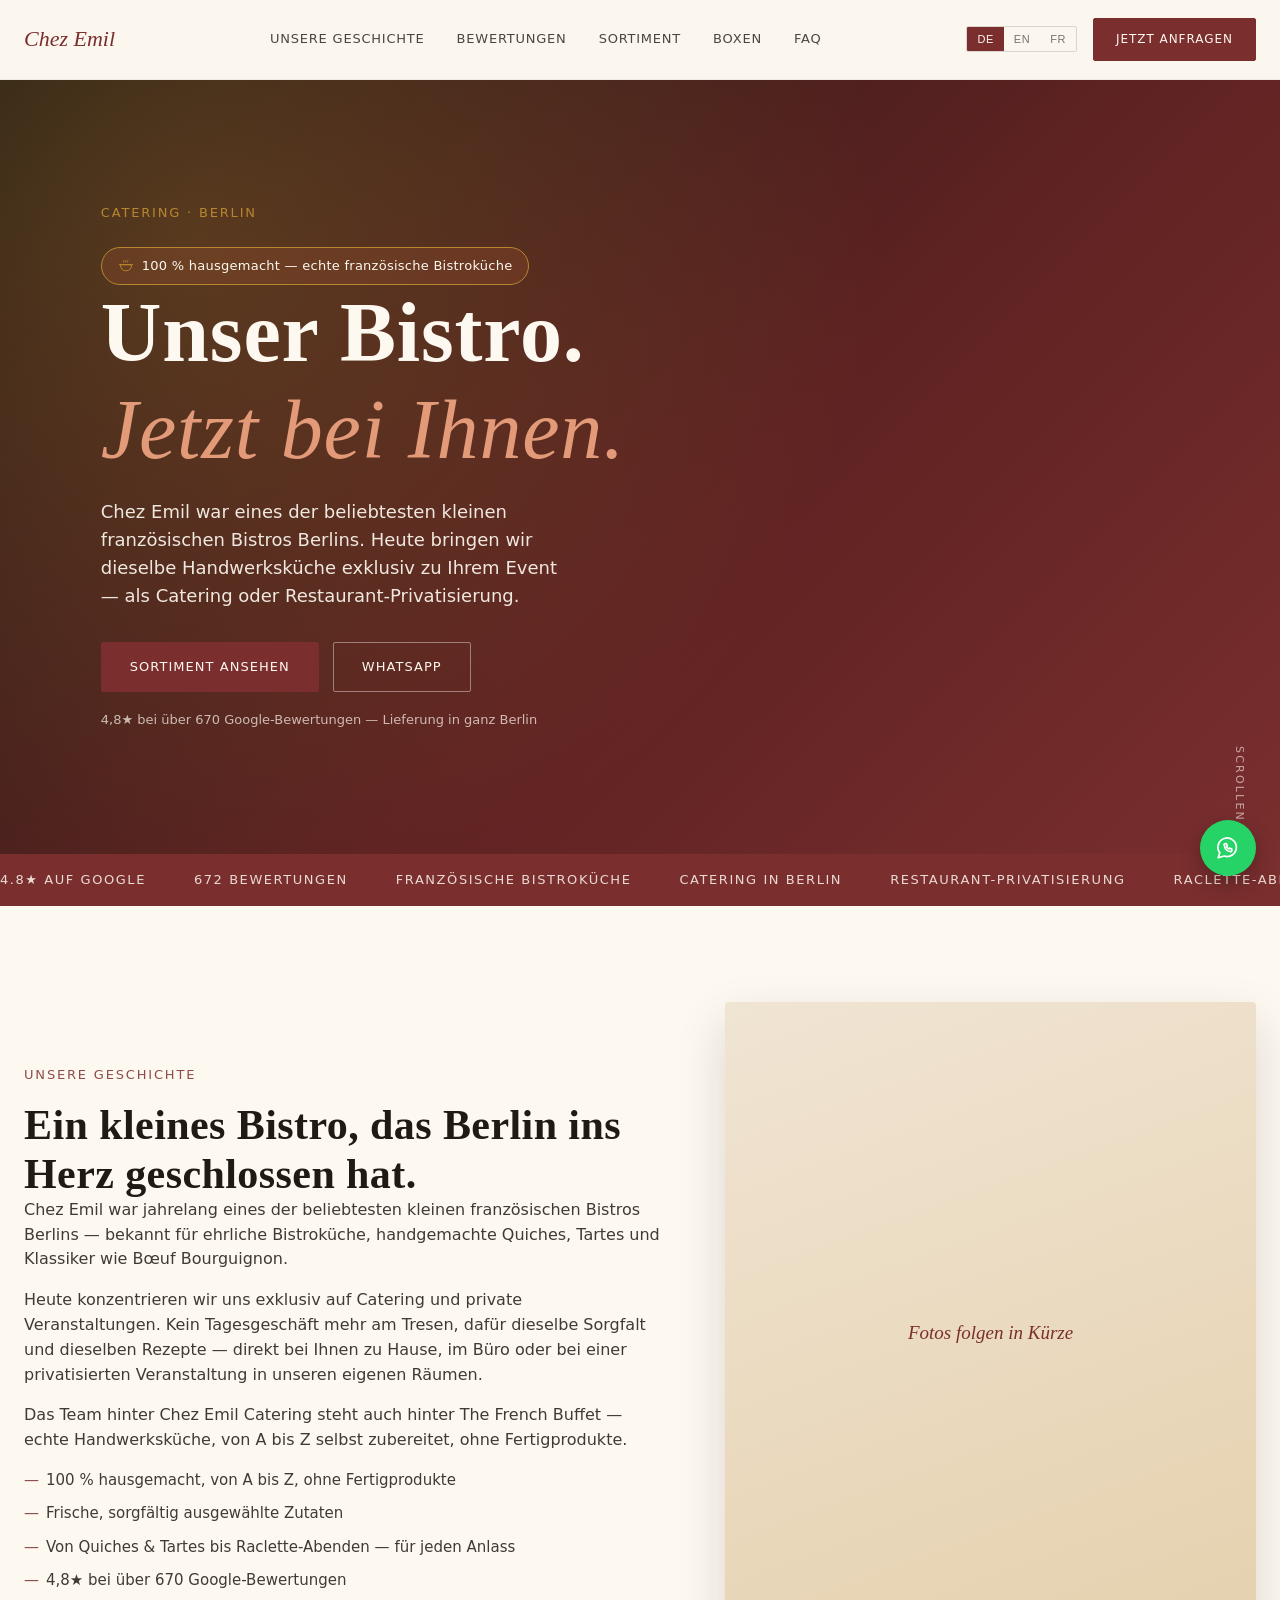
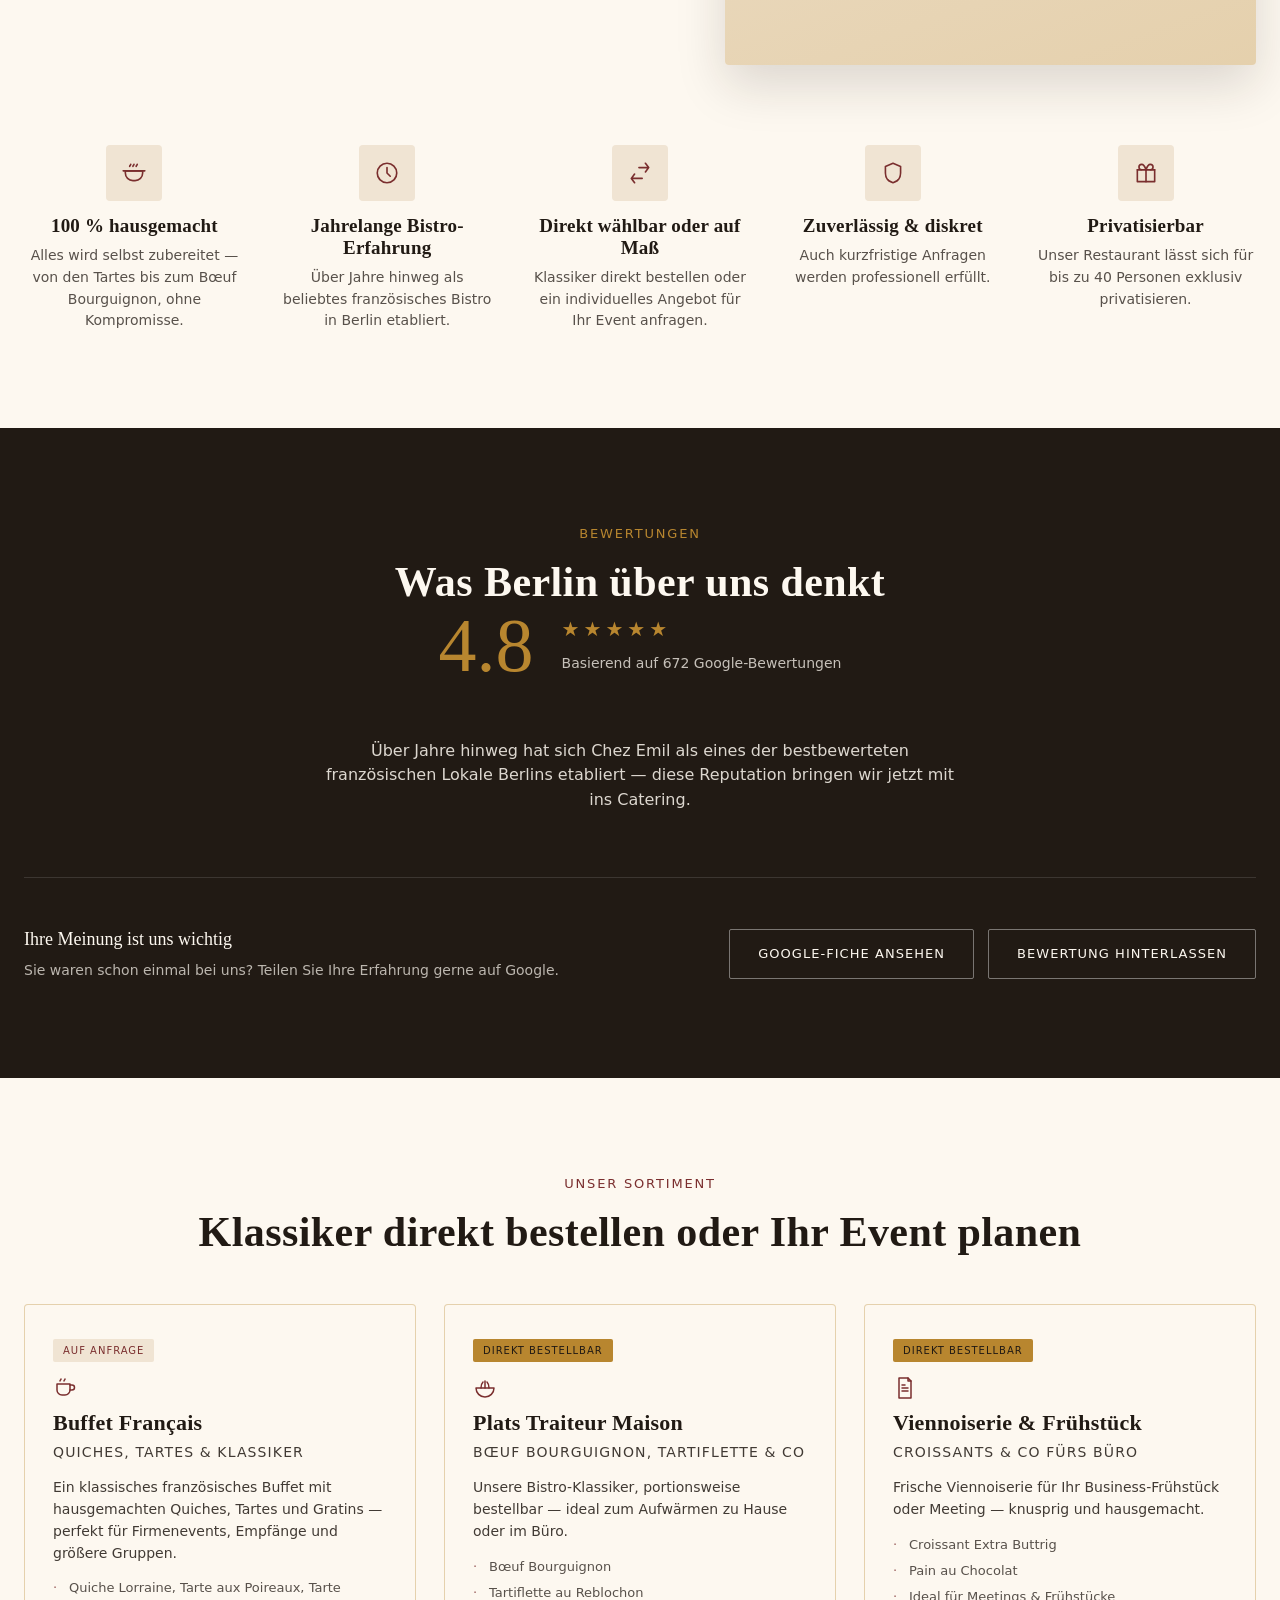
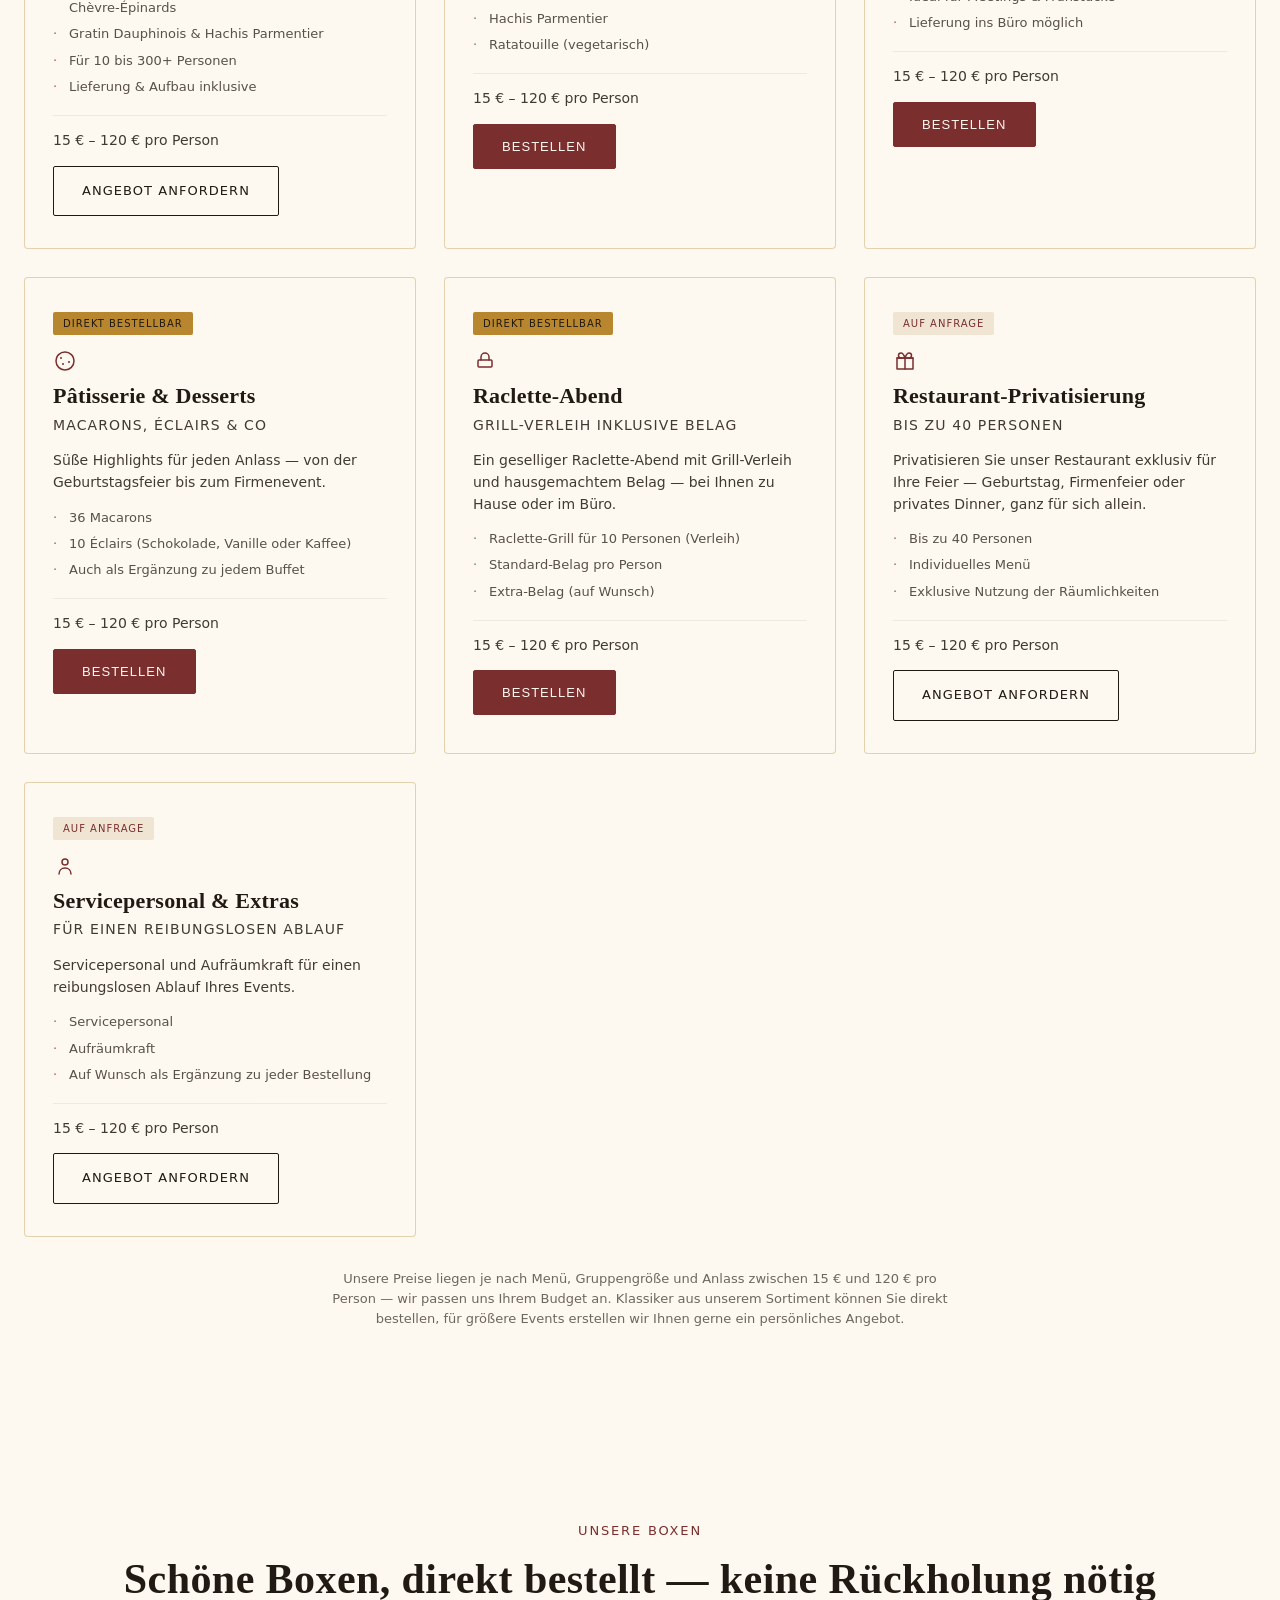
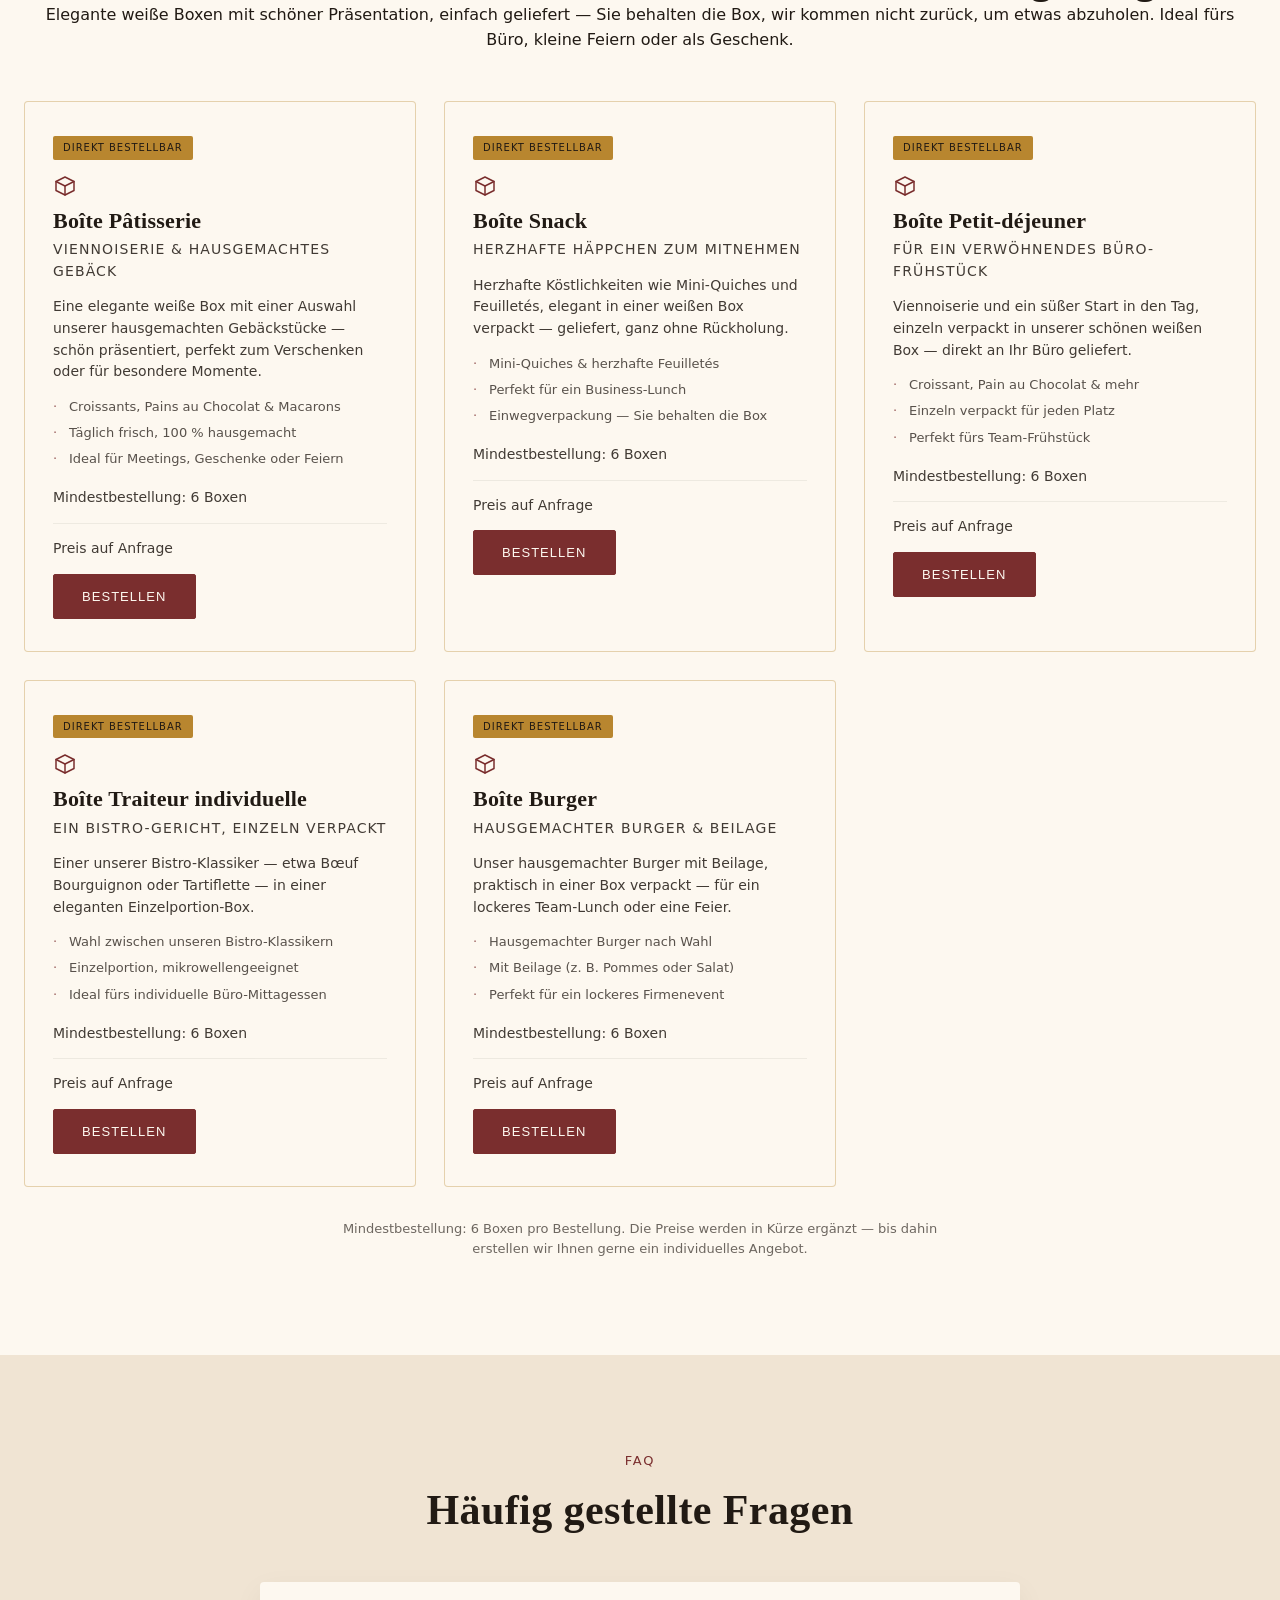
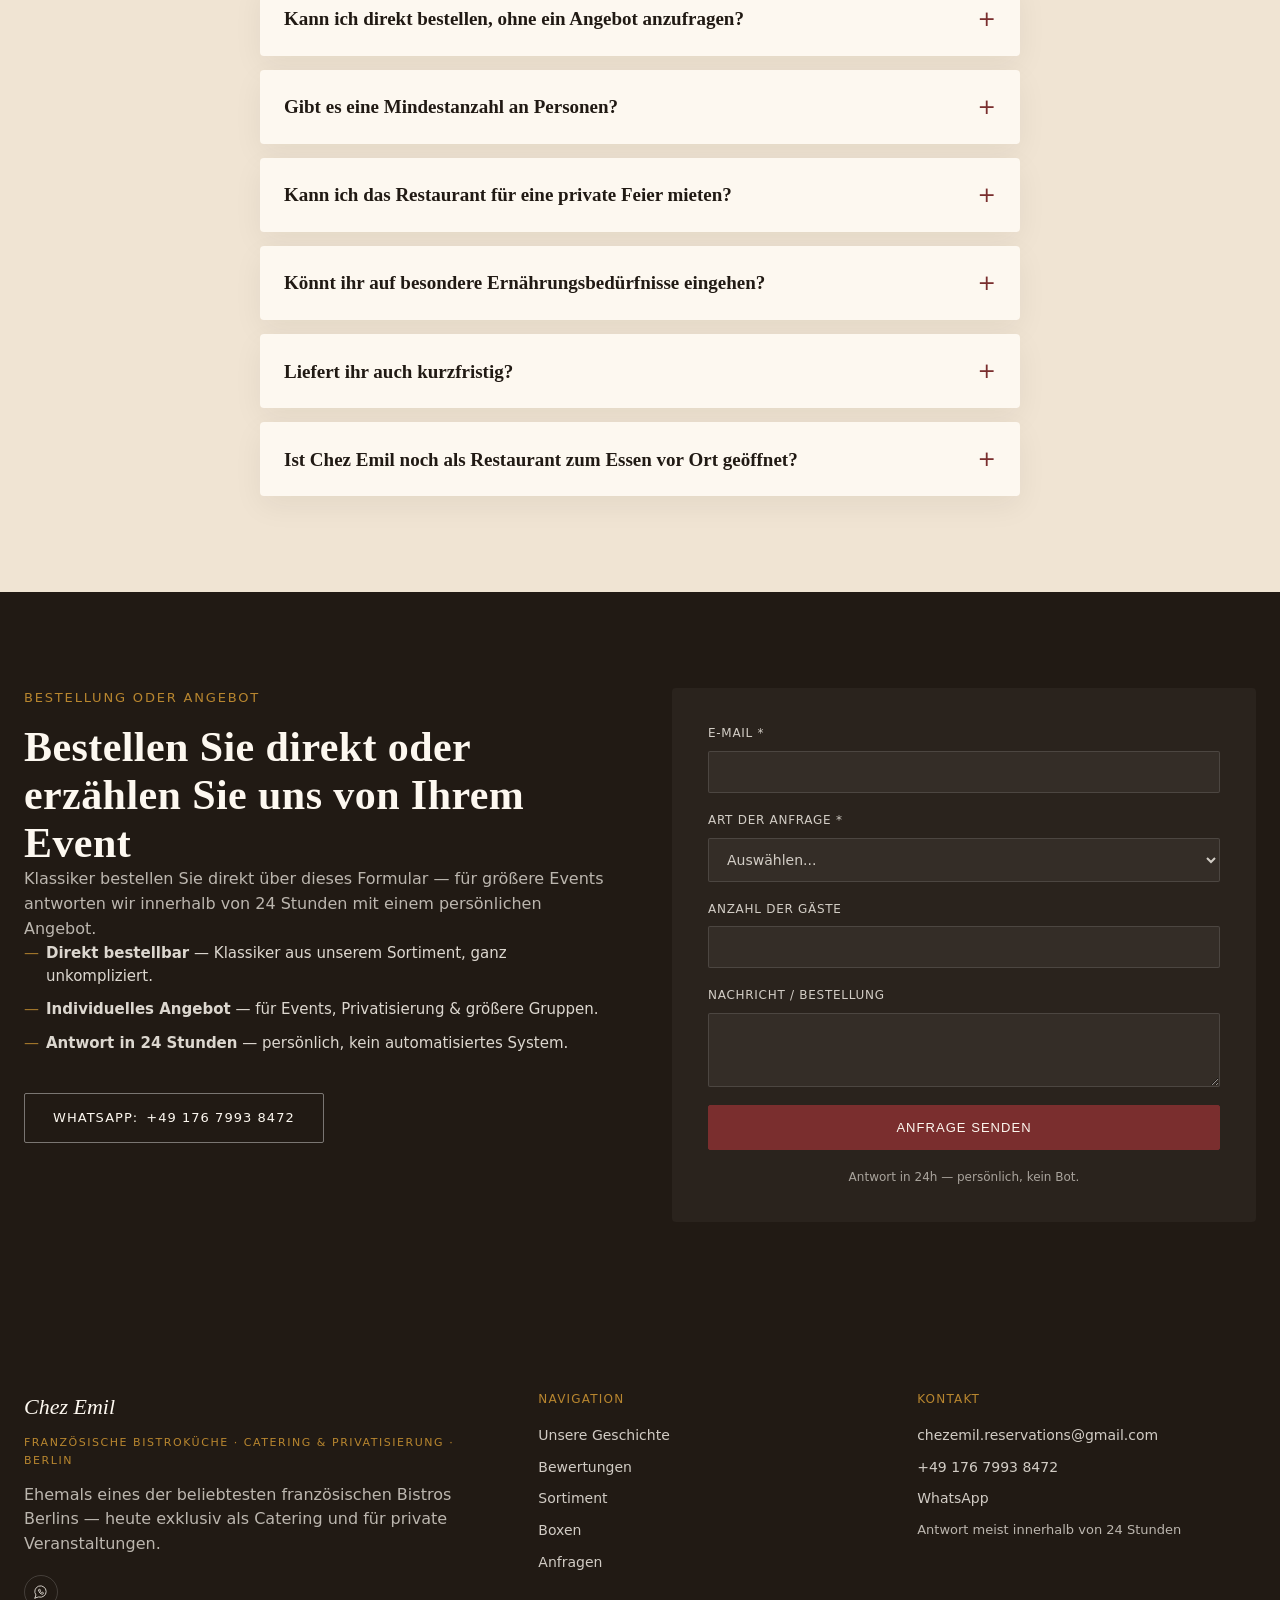
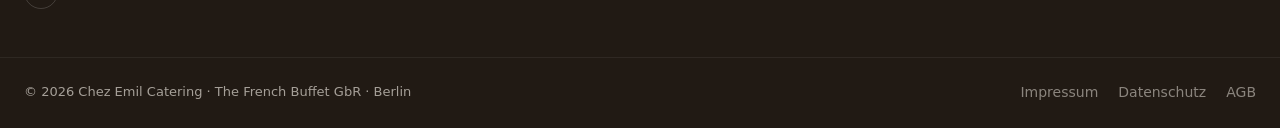
==== commit bcdd875e: "Add files via upload" ====
--- a/index.html
+++ b/index.html
@@ -117,6 +117,7 @@
       <a href="#geschichte" data-i18n="nav.story">Geschichte</a>
       <a href="#bewertungen" data-i18n="nav.reviews">Bewertungen</a>
       <a href="#sortiment" data-i18n="nav.offers">Sortiment</a>
+      <a href="#boxen" data-i18n="nav.boxes">Boxen</a>
       <a href="#faq" data-i18n="nav.faq">FAQ</a>
     </nav>
 
@@ -137,6 +138,7 @@
     <a href="#geschichte" data-i18n="nav.story">Unsere Geschichte</a>
     <a href="#bewertungen" data-i18n="nav.reviews">Bewertungen</a>
     <a href="#sortiment" data-i18n="nav.offers">Unser Sortiment</a>
+    <a href="#boxen" data-i18n="nav.boxes">Boxen</a>
     <a href="#faq" data-i18n="nav.faq">FAQ</a>
     <a href="#anfragen" data-i18n="nav.cta">Jetzt anfragen</a>
   </div>
@@ -373,6 +375,98 @@
       </div>
     </div>
     <p class="offers-note" data-i18n="offers.pricenote">Unsere Preise liegen je nach Menü, Gruppengröße und Anlass zwischen 15 € und 120 € pro Person — wir passen uns Ihrem Budget an. Klassiker aus unserem Sortiment können Sie direkt bestellen, für größere Events erstellen wir Ihnen gerne ein persönliches Angebot.</p>
+  </div>
+</section>
+
+<!-- ============ BOXEN ============ -->
+<section class="section boxes-section" id="boxen">
+  <div class="container">
+    <p class="eyebrow center" data-i18n="boxes.eyebrow">UNSERE BOXEN</p>
+    <h2 class="center" data-i18n="boxes.title">Schöne Boxen, direkt bestellt — keine Rückholung nötig</h2>
+    <p class="center boxes-intro" data-i18n="boxes.intro">Elegante weiße Boxen mit schöner Präsentation, einfach geliefert — Sie behalten die Box, wir kommen nicht zurück, um etwas abzuholen. Ideal fürs Büro, kleine Feiern oder als Geschenk.</p>
+
+    <div class="offer-grid">
+      <div class="offer-card">
+        <span class="offer-tag gold" data-i18n="boxes.tagDirect">DIREKT BESTELLBAR</span>
+        <span class="card-icon"><svg viewBox="0 0 24 24" fill="none" stroke="currentColor" stroke-width="1.5" stroke-linecap="round" stroke-linejoin="round"><path d="M12 3 3 7.5 12 12l9-4.5L12 3Z"/><path d="M3 7.5v9L12 21l9-4.5v-9"/><path d="M12 12v9"/></svg></span>
+        <h3 data-i18n="boxes.b1.title">Boîte Pâtisserie</h3>
+        <p class="offer-kicker" data-i18n="boxes.b1.kicker">VIENNOISERIE &amp; HAUSGEMACHTES GEBÄCK</p>
+        <p data-i18n="boxes.b1.desc">Eine elegante weiße Box mit einer Auswahl unserer hausgemachten Gebäckstücke — schön präsentiert, perfekt zum Verschenken oder für besondere Momente.</p>
+        <ul>
+          <li data-i18n="boxes.b1.li1">Croissants, Pains au Chocolat &amp; Macarons</li>
+          <li data-i18n="boxes.b1.li2">Täglich frisch, 100&nbsp;% hausgemacht</li>
+          <li data-i18n="boxes.b1.li3">Ideal für Meetings, Geschenke oder Feiern</li>
+        </ul>
+        <p class="box-min" data-i18n="boxes.minimum">Mindestbestellung: 6 Boxen</p>
+        <p class="price-hint" data-i18n="boxes.priceonrequest">Preis auf Anfrage</p>
+        <button type="button" class="btn btn-primary btn-order" data-order-item="Boîte Pâtisserie (Mindestbestellung: 6 Boxen)" data-i18n="offers.cta.order">Bestellen</button>
+      </div>
+
+      <div class="offer-card">
+        <span class="offer-tag gold" data-i18n="boxes.tagDirect">DIREKT BESTELLBAR</span>
+        <span class="card-icon"><svg viewBox="0 0 24 24" fill="none" stroke="currentColor" stroke-width="1.5" stroke-linecap="round" stroke-linejoin="round"><path d="M12 3 3 7.5 12 12l9-4.5L12 3Z"/><path d="M3 7.5v9L12 21l9-4.5v-9"/><path d="M12 12v9"/></svg></span>
+        <h3 data-i18n="boxes.b2.title">Boîte Snack</h3>
+        <p class="offer-kicker" data-i18n="boxes.b2.kicker">HERZHAFTE HÄPPCHEN ZUM MITNEHMEN</p>
+        <p data-i18n="boxes.b2.desc">Herzhafte Köstlichkeiten wie Mini-Quiches und Feuilletés, elegant in einer weißen Box verpackt — geliefert, ganz ohne Rückholung.</p>
+        <ul>
+          <li data-i18n="boxes.b2.li1">Mini-Quiches &amp; herzhafte Feuilletés</li>
+          <li data-i18n="boxes.b2.li2">Perfekt für ein Business-Lunch</li>
+          <li data-i18n="boxes.b2.li3">Einwegverpackung — Sie behalten die Box</li>
+        </ul>
+        <p class="box-min" data-i18n="boxes.minimum">Mindestbestellung: 6 Boxen</p>
+        <p class="price-hint" data-i18n="boxes.priceonrequest">Preis auf Anfrage</p>
+        <button type="button" class="btn btn-primary btn-order" data-order-item="Boîte Snack (Mindestbestellung: 6 Boxen)" data-i18n="offers.cta.order">Bestellen</button>
+      </div>
+
+      <div class="offer-card">
+        <span class="offer-tag gold" data-i18n="boxes.tagDirect">DIREKT BESTELLBAR</span>
+        <span class="card-icon"><svg viewBox="0 0 24 24" fill="none" stroke="currentColor" stroke-width="1.5" stroke-linecap="round" stroke-linejoin="round"><path d="M12 3 3 7.5 12 12l9-4.5L12 3Z"/><path d="M3 7.5v9L12 21l9-4.5v-9"/><path d="M12 12v9"/></svg></span>
+        <h3 data-i18n="boxes.b3.title">Boîte Petit-déjeuner</h3>
+        <p class="offer-kicker" data-i18n="boxes.b3.kicker">FÜR EIN VERWÖHNENDES BÜRO-FRÜHSTÜCK</p>
+        <p data-i18n="boxes.b3.desc">Viennoiserie und ein süßer Start in den Tag, einzeln verpackt in unserer schönen weißen Box — direkt an Ihr Büro geliefert.</p>
+        <ul>
+          <li data-i18n="boxes.b3.li1">Croissant, Pain au Chocolat &amp; mehr</li>
+          <li data-i18n="boxes.b3.li2">Einzeln verpackt für jeden Platz</li>
+          <li data-i18n="boxes.b3.li3">Perfekt fürs Team-Frühstück</li>
+        </ul>
+        <p class="box-min" data-i18n="boxes.minimum">Mindestbestellung: 6 Boxen</p>
+        <p class="price-hint" data-i18n="boxes.priceonrequest">Preis auf Anfrage</p>
+        <button type="button" class="btn btn-primary btn-order" data-order-item="Boîte Petit-déjeuner (Mindestbestellung: 6 Boxen)" data-i18n="offers.cta.order">Bestellen</button>
+      </div>
+
+      <div class="offer-card">
+        <span class="offer-tag gold" data-i18n="boxes.tagDirect">DIREKT BESTELLBAR</span>
+        <span class="card-icon"><svg viewBox="0 0 24 24" fill="none" stroke="currentColor" stroke-width="1.5" stroke-linecap="round" stroke-linejoin="round"><path d="M12 3 3 7.5 12 12l9-4.5L12 3Z"/><path d="M3 7.5v9L12 21l9-4.5v-9"/><path d="M12 12v9"/></svg></span>
+        <h3 data-i18n="boxes.b4.title">Boîte Traiteur individuelle</h3>
+        <p class="offer-kicker" data-i18n="boxes.b4.kicker">EIN BISTRO-GERICHT, EINZELN VERPACKT</p>
+        <p data-i18n="boxes.b4.desc">Einer unserer Bistro-Klassiker — etwa Bœuf Bourguignon oder Tartiflette — in einer eleganten Einzelportion-Box.</p>
+        <ul>
+          <li data-i18n="boxes.b4.li1">Wahl zwischen unseren Bistro-Klassikern</li>
+          <li data-i18n="boxes.b4.li2">Einzelportion, mikrowellengeeignet</li>
+          <li data-i18n="boxes.b4.li3">Ideal fürs individuelle Büro-Mittagessen</li>
+        </ul>
+        <p class="box-min" data-i18n="boxes.minimum">Mindestbestellung: 6 Boxen</p>
+        <p class="price-hint" data-i18n="boxes.priceonrequest">Preis auf Anfrage</p>
+        <button type="button" class="btn btn-primary btn-order" data-order-item="Boîte Traiteur individuelle (Mindestbestellung: 6 Boxen)" data-i18n="offers.cta.order">Bestellen</button>
+      </div>
+
+      <div class="offer-card">
+        <span class="offer-tag gold" data-i18n="boxes.tagDirect">DIREKT BESTELLBAR</span>
+        <span class="card-icon"><svg viewBox="0 0 24 24" fill="none" stroke="currentColor" stroke-width="1.5" stroke-linecap="round" stroke-linejoin="round"><path d="M12 3 3 7.5 12 12l9-4.5L12 3Z"/><path d="M3 7.5v9L12 21l9-4.5v-9"/><path d="M12 12v9"/></svg></span>
+        <h3 data-i18n="boxes.b5.title">Boîte Burger</h3>
+        <p class="offer-kicker" data-i18n="boxes.b5.kicker">HAUSGEMACHTER BURGER &amp; BEILAGE</p>
+        <p data-i18n="boxes.b5.desc">Unser hausgemachter Burger mit Beilage, praktisch in einer Box verpackt — für ein lockeres Team-Lunch oder eine Feier.</p>
+        <ul>
+          <li data-i18n="boxes.b5.li1">Hausgemachter Burger nach Wahl</li>
+          <li data-i18n="boxes.b5.li2">Mit Beilage (z.&nbsp;B. Pommes oder Salat)</li>
+          <li data-i18n="boxes.b5.li3">Perfekt für ein lockeres Firmenevent</li>
+        </ul>
+        <p class="box-min" data-i18n="boxes.minimum">Mindestbestellung: 6 Boxen</p>
+        <p class="price-hint" data-i18n="boxes.priceonrequest">Preis auf Anfrage</p>
+        <button type="button" class="btn btn-primary btn-order" data-order-item="Boîte Burger (Mindestbestellung: 6 Boxen)" data-i18n="offers.cta.order">Bestellen</button>
+      </div>
+    </div>
+    <p class="offers-note" data-i18n="boxes.note">Mindestbestellung: 6 Boxen pro Bestellung. Die Preise werden in Kürze ergänzt — bis dahin erstellen wir Ihnen gerne ein individuelles Angebot.</p>
   </div>
 </section>
 
@@ -479,6 +573,7 @@
       <a href="#geschichte" data-i18n="nav.story">Unsere Geschichte</a>
       <a href="#bewertungen" data-i18n="nav.reviews">Bewertungen</a>
       <a href="#sortiment" data-i18n="nav.offers">Sortiment</a>
+      <a href="#boxen" data-i18n="nav.boxes">Boxen</a>
       <a href="#anfragen" data-i18n="nav.cta2">Anfragen</a>
     </div>
     <div>
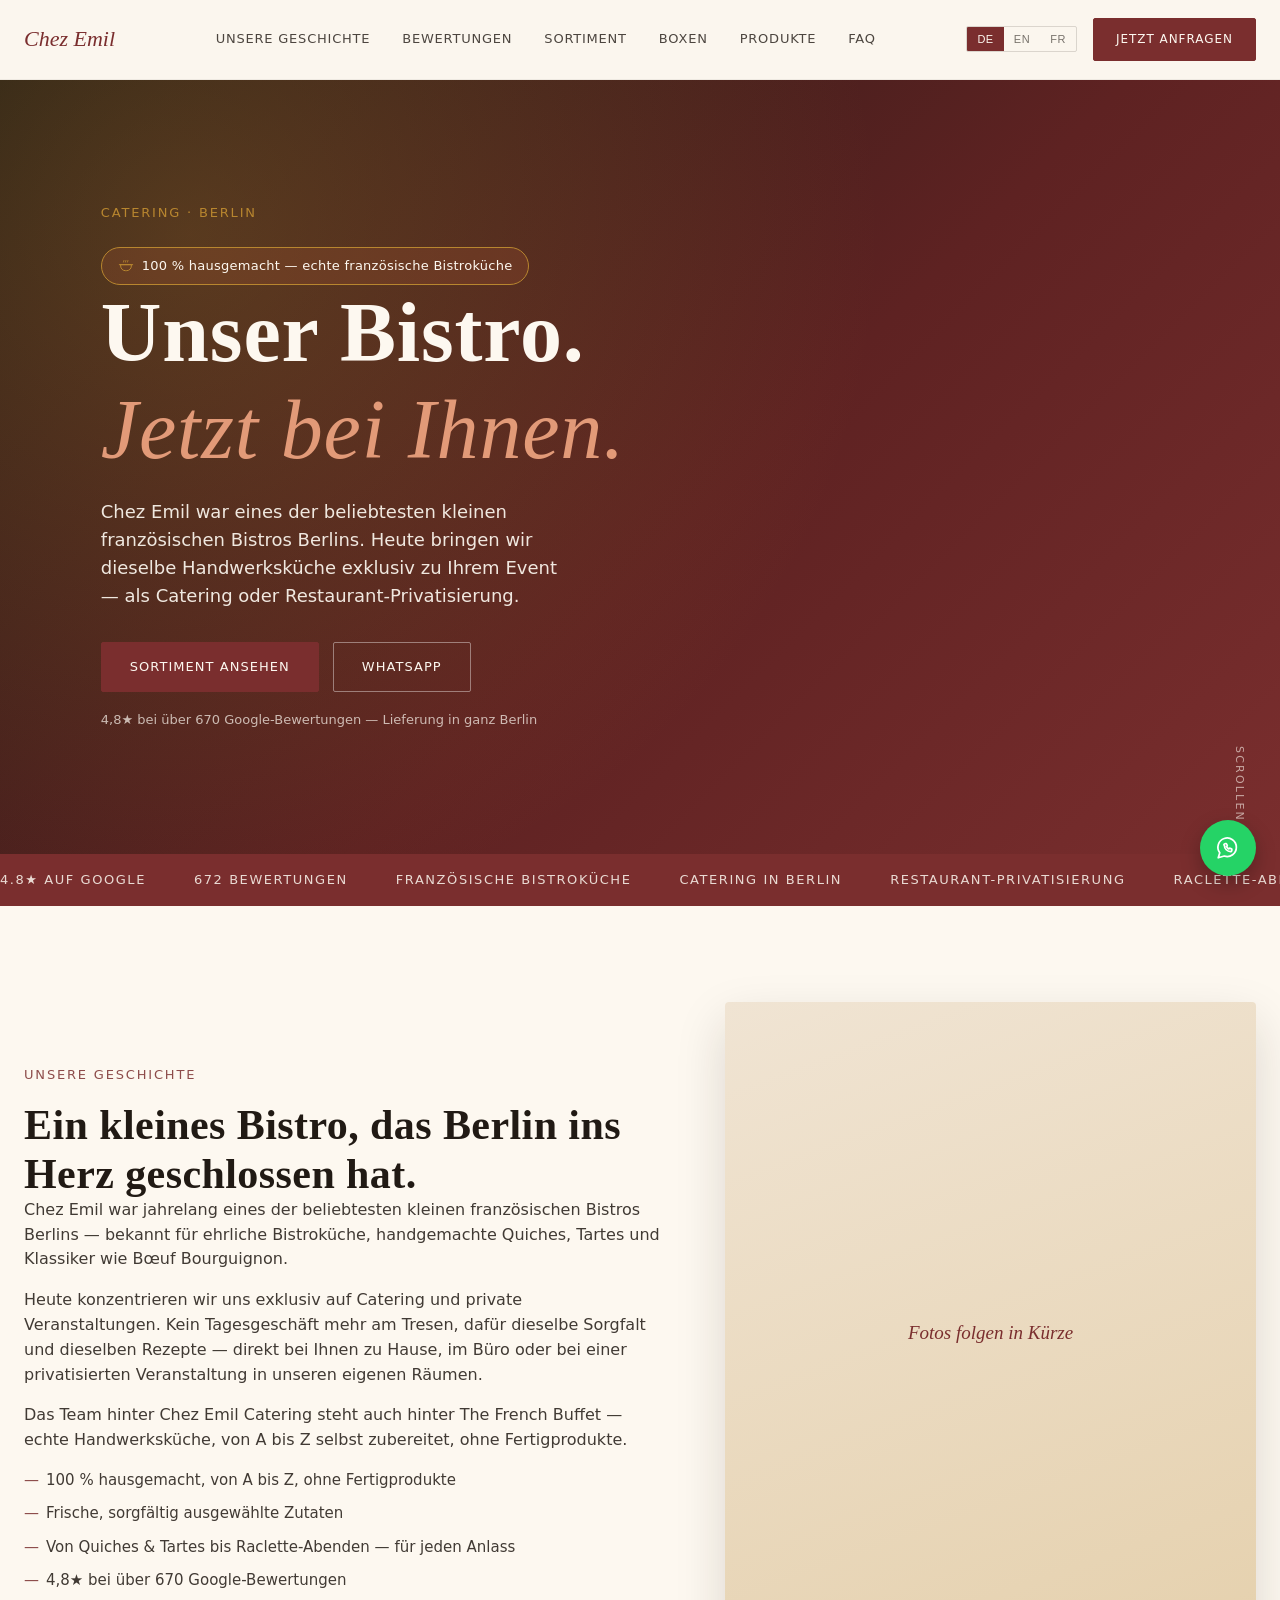
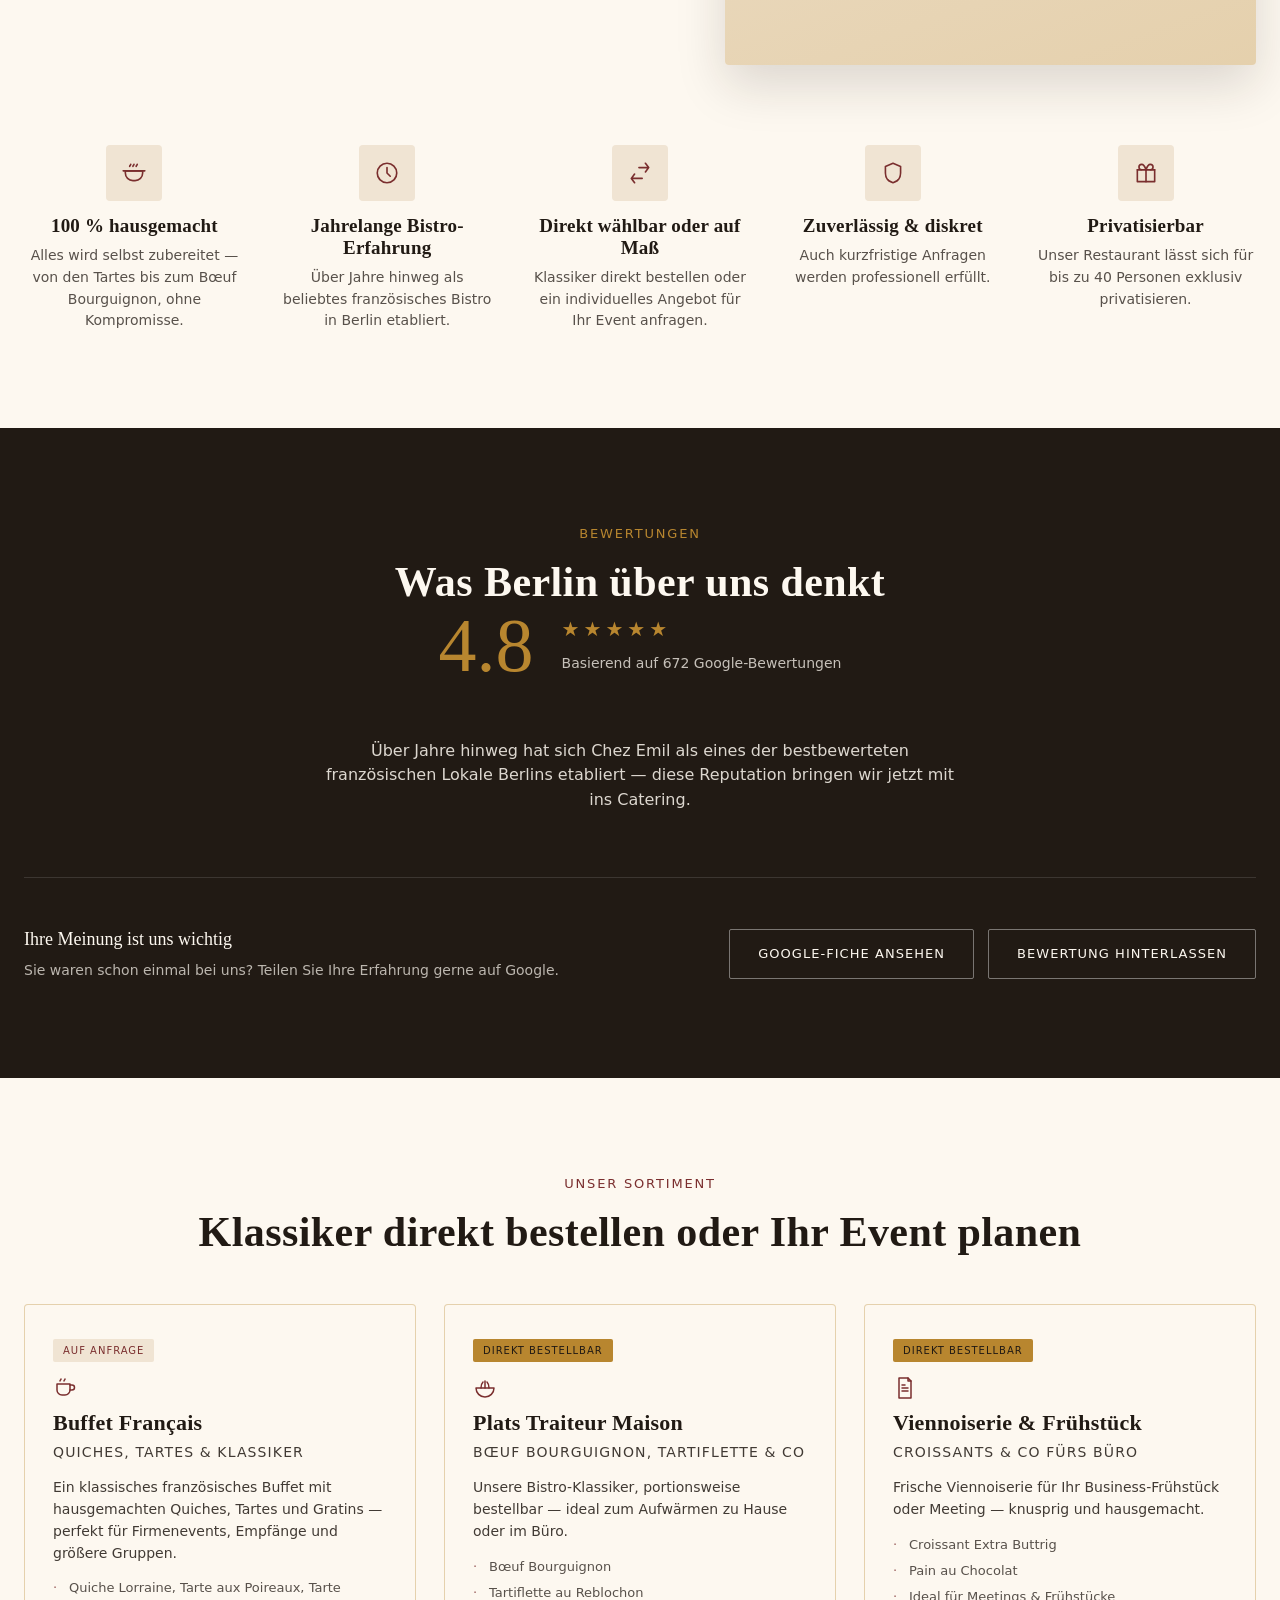
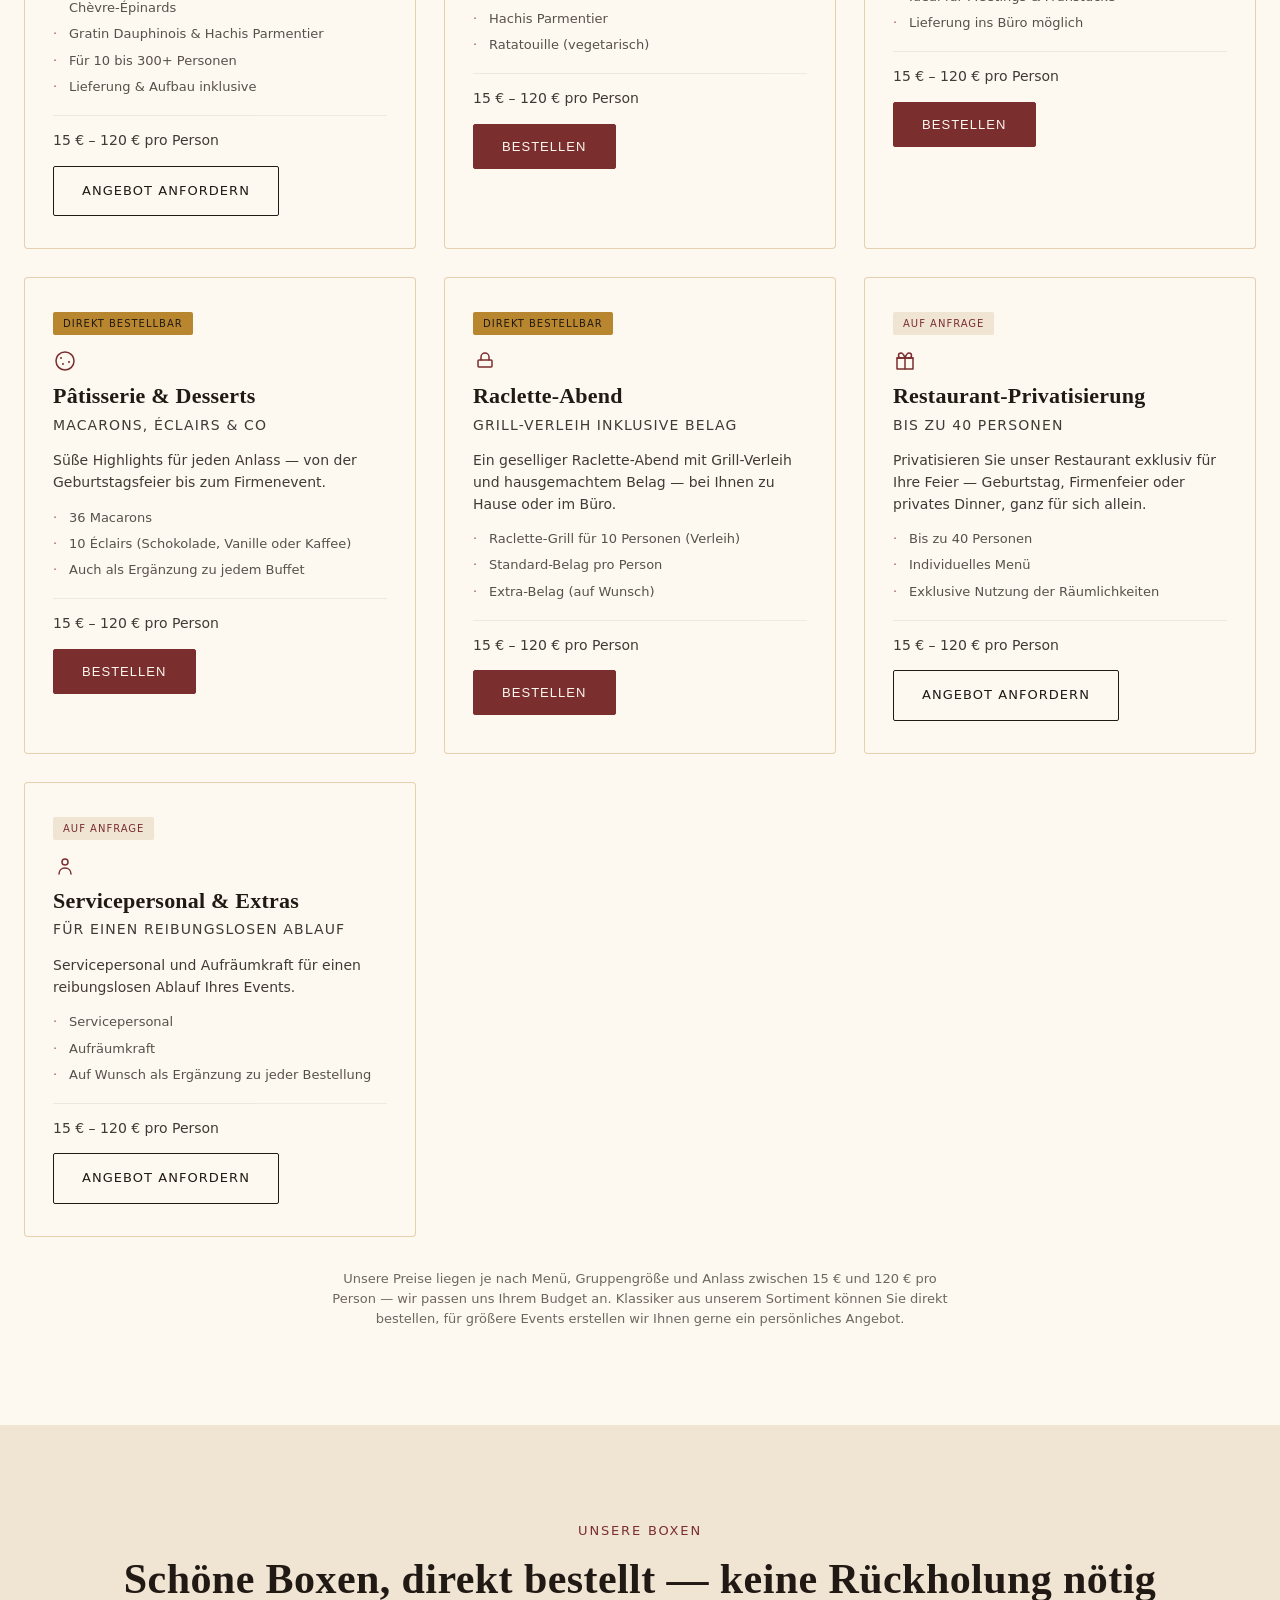
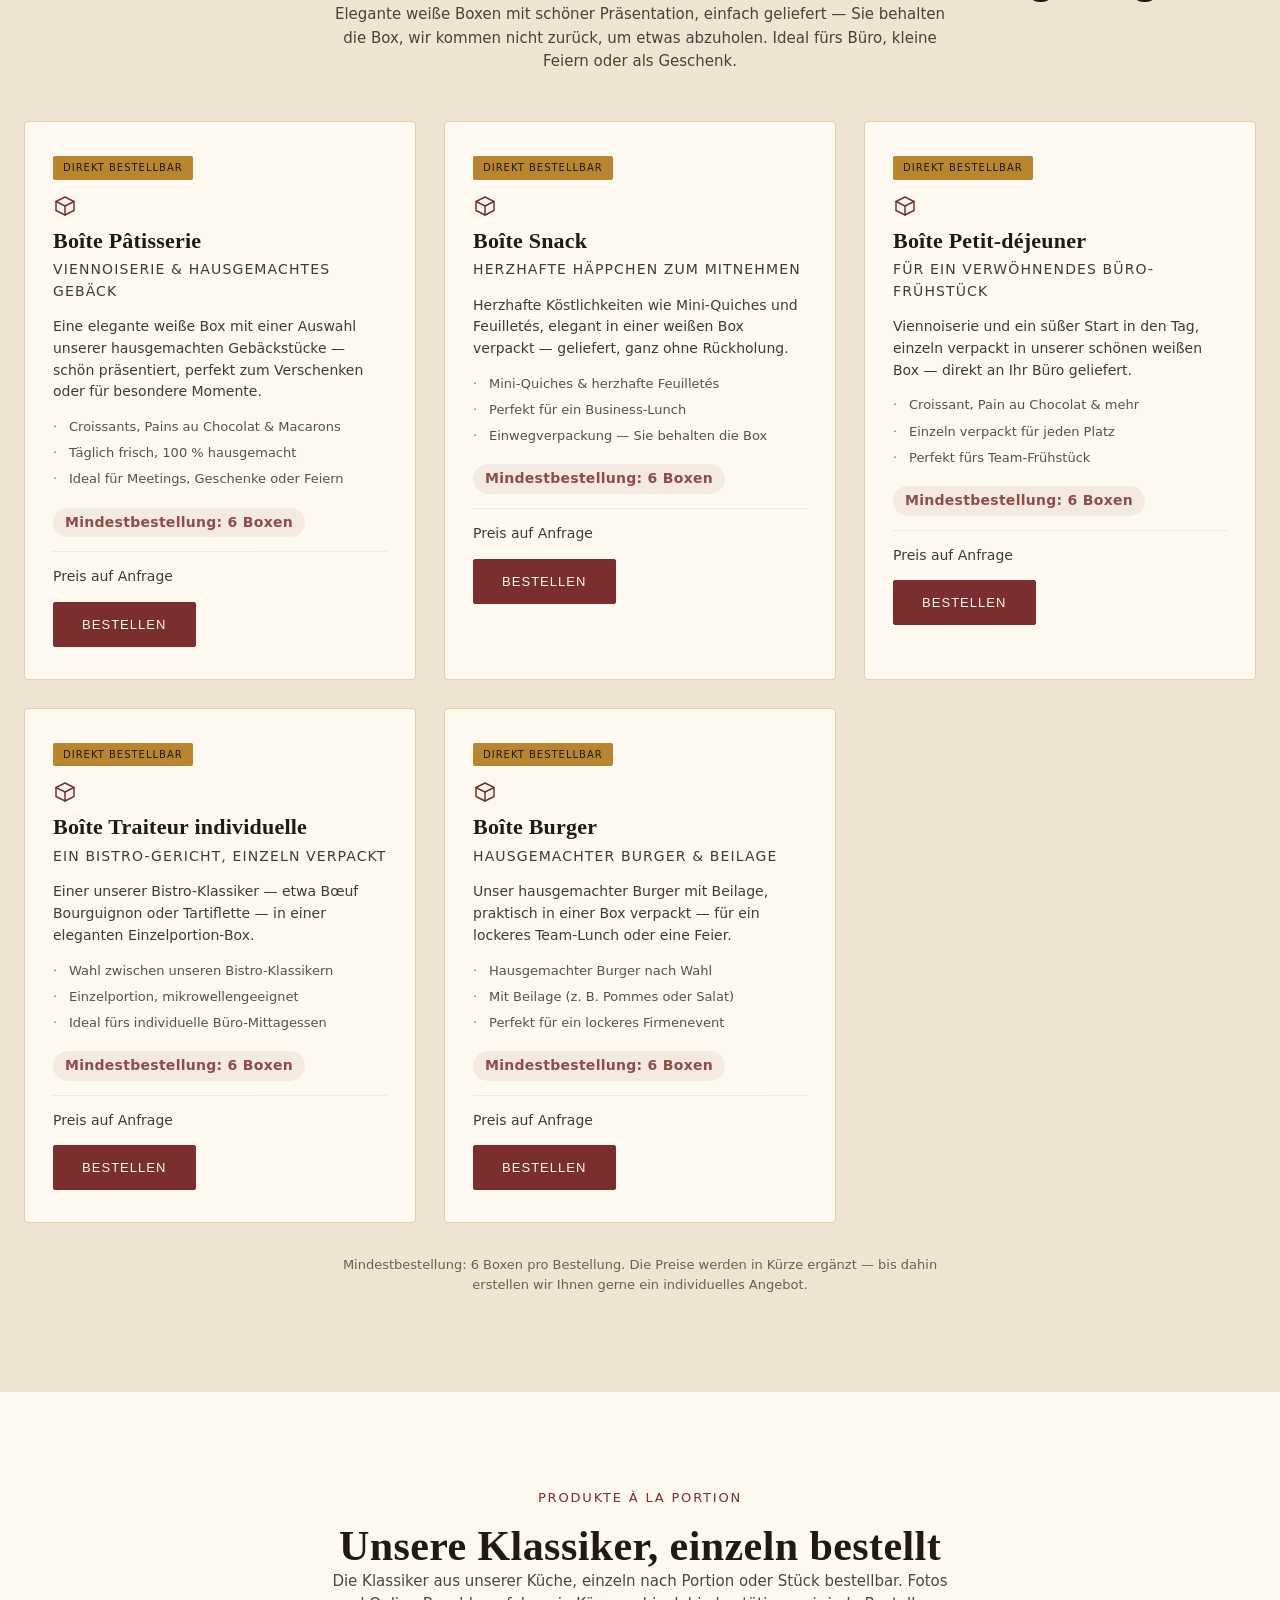
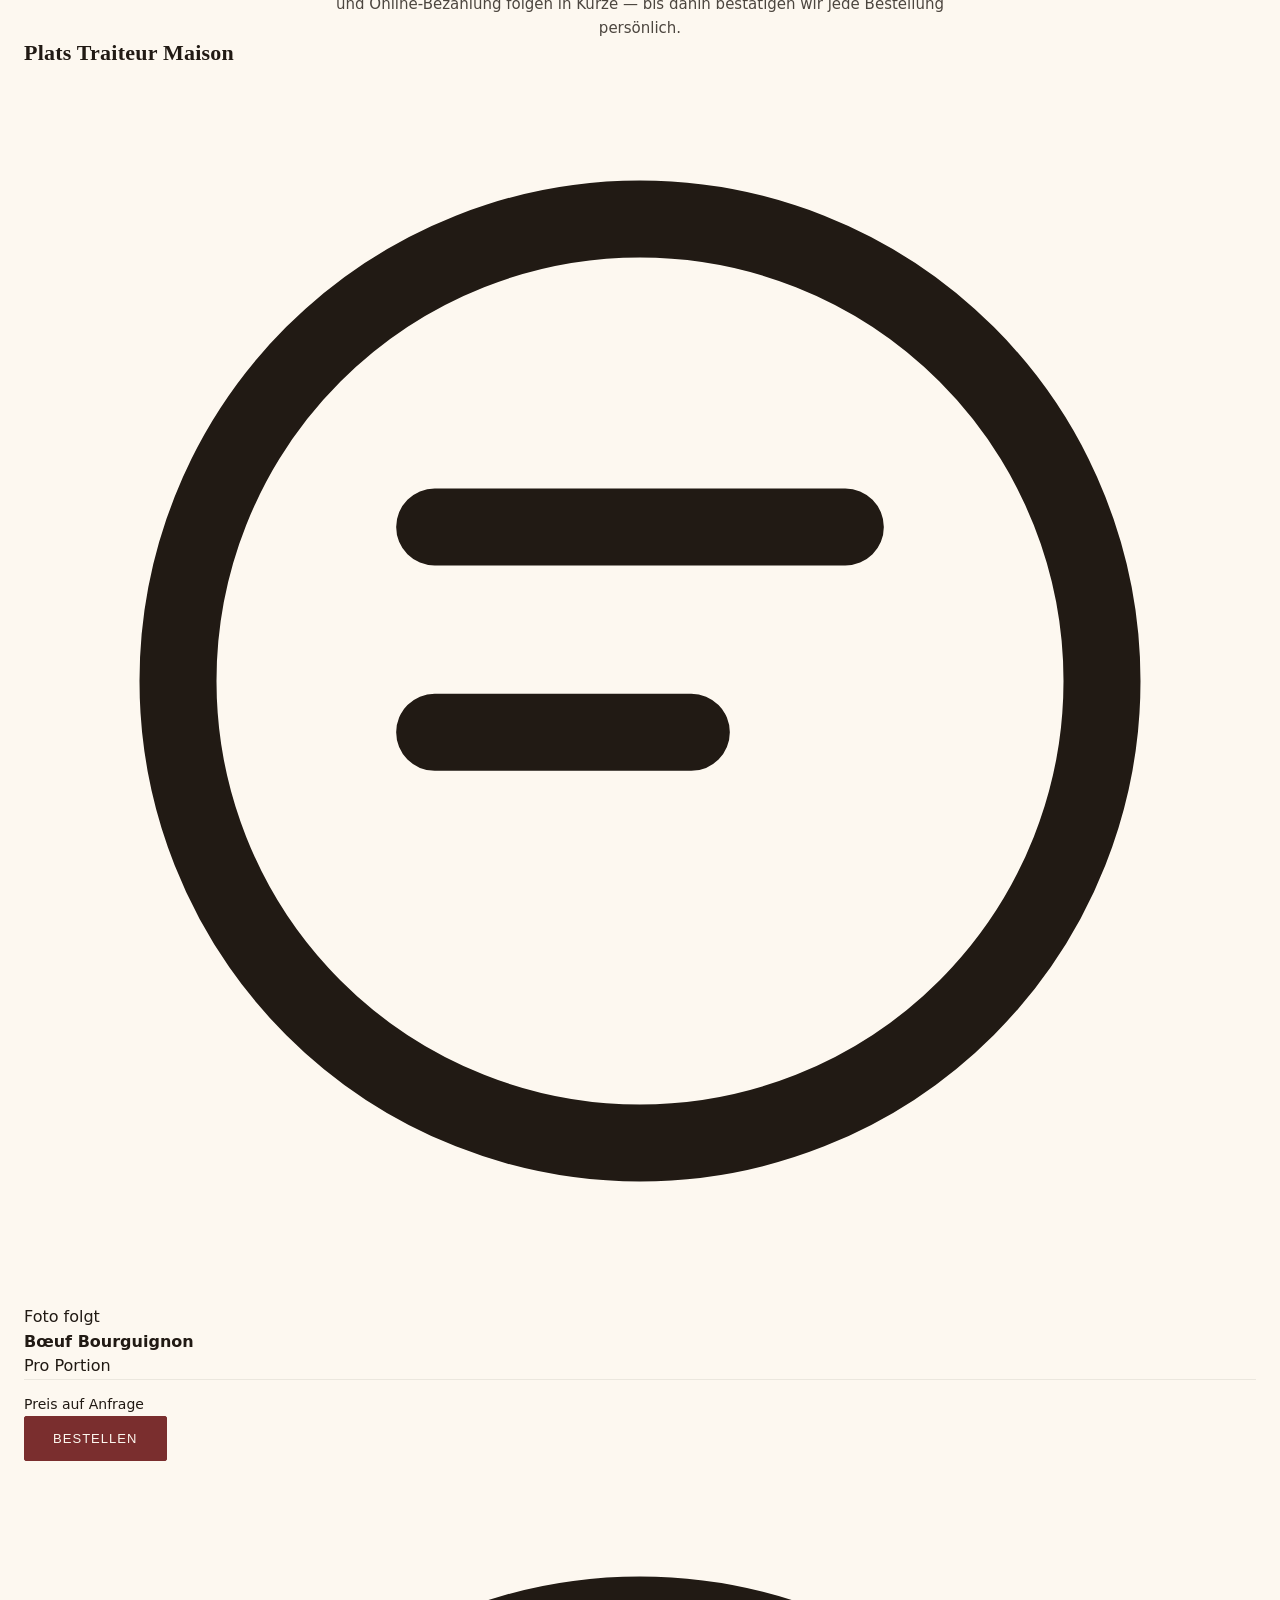
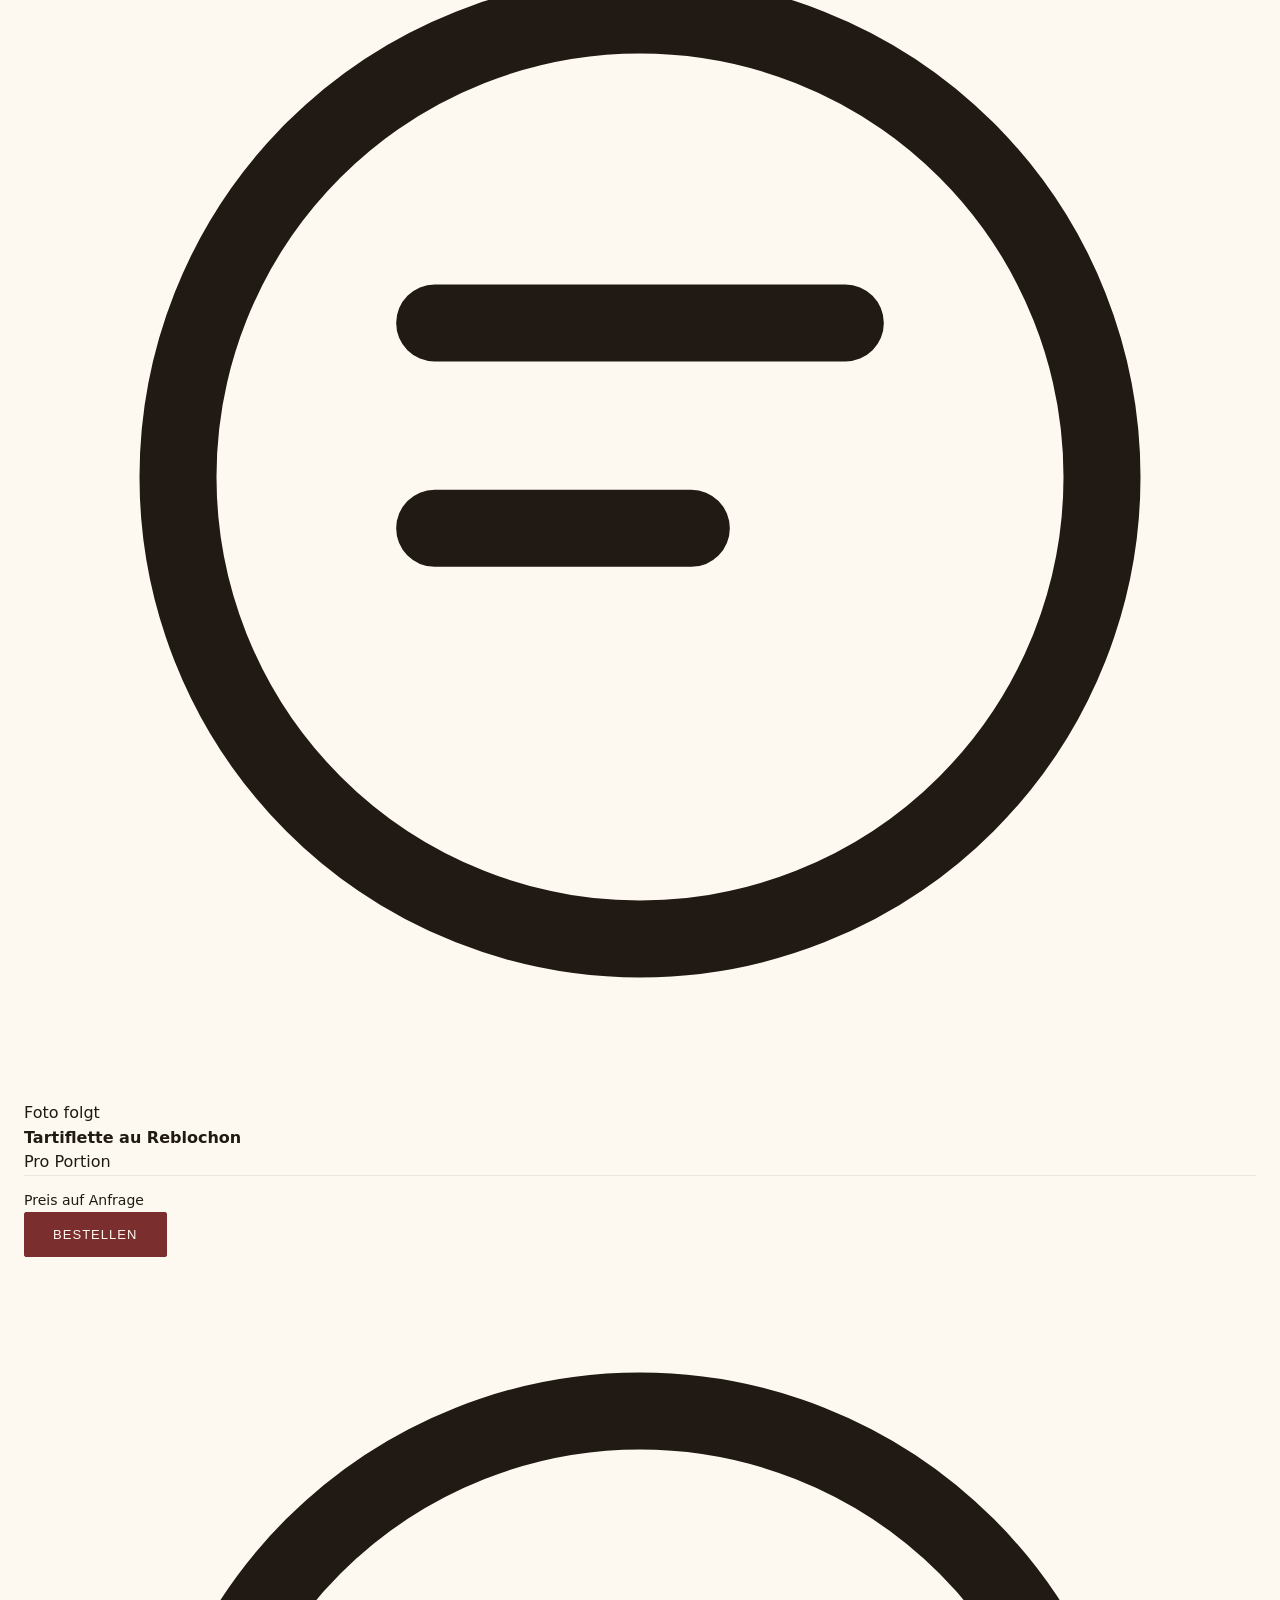
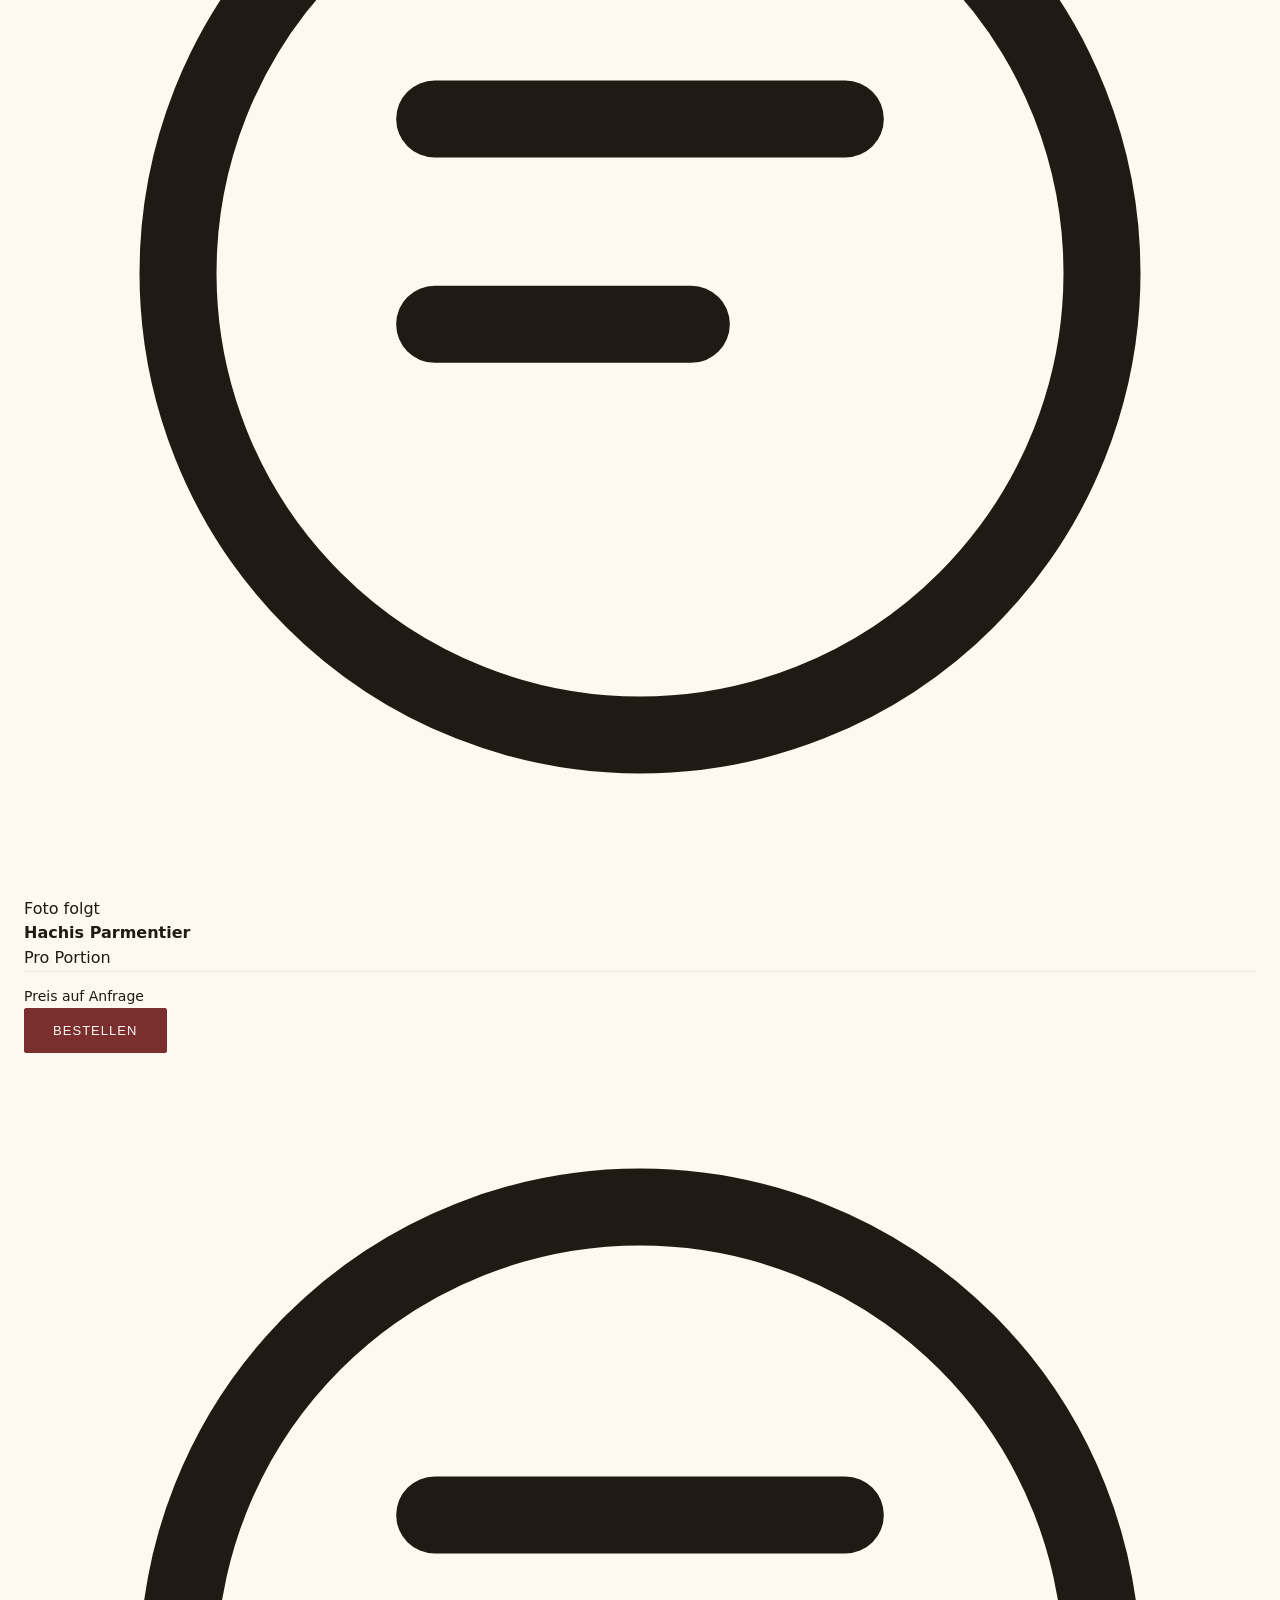
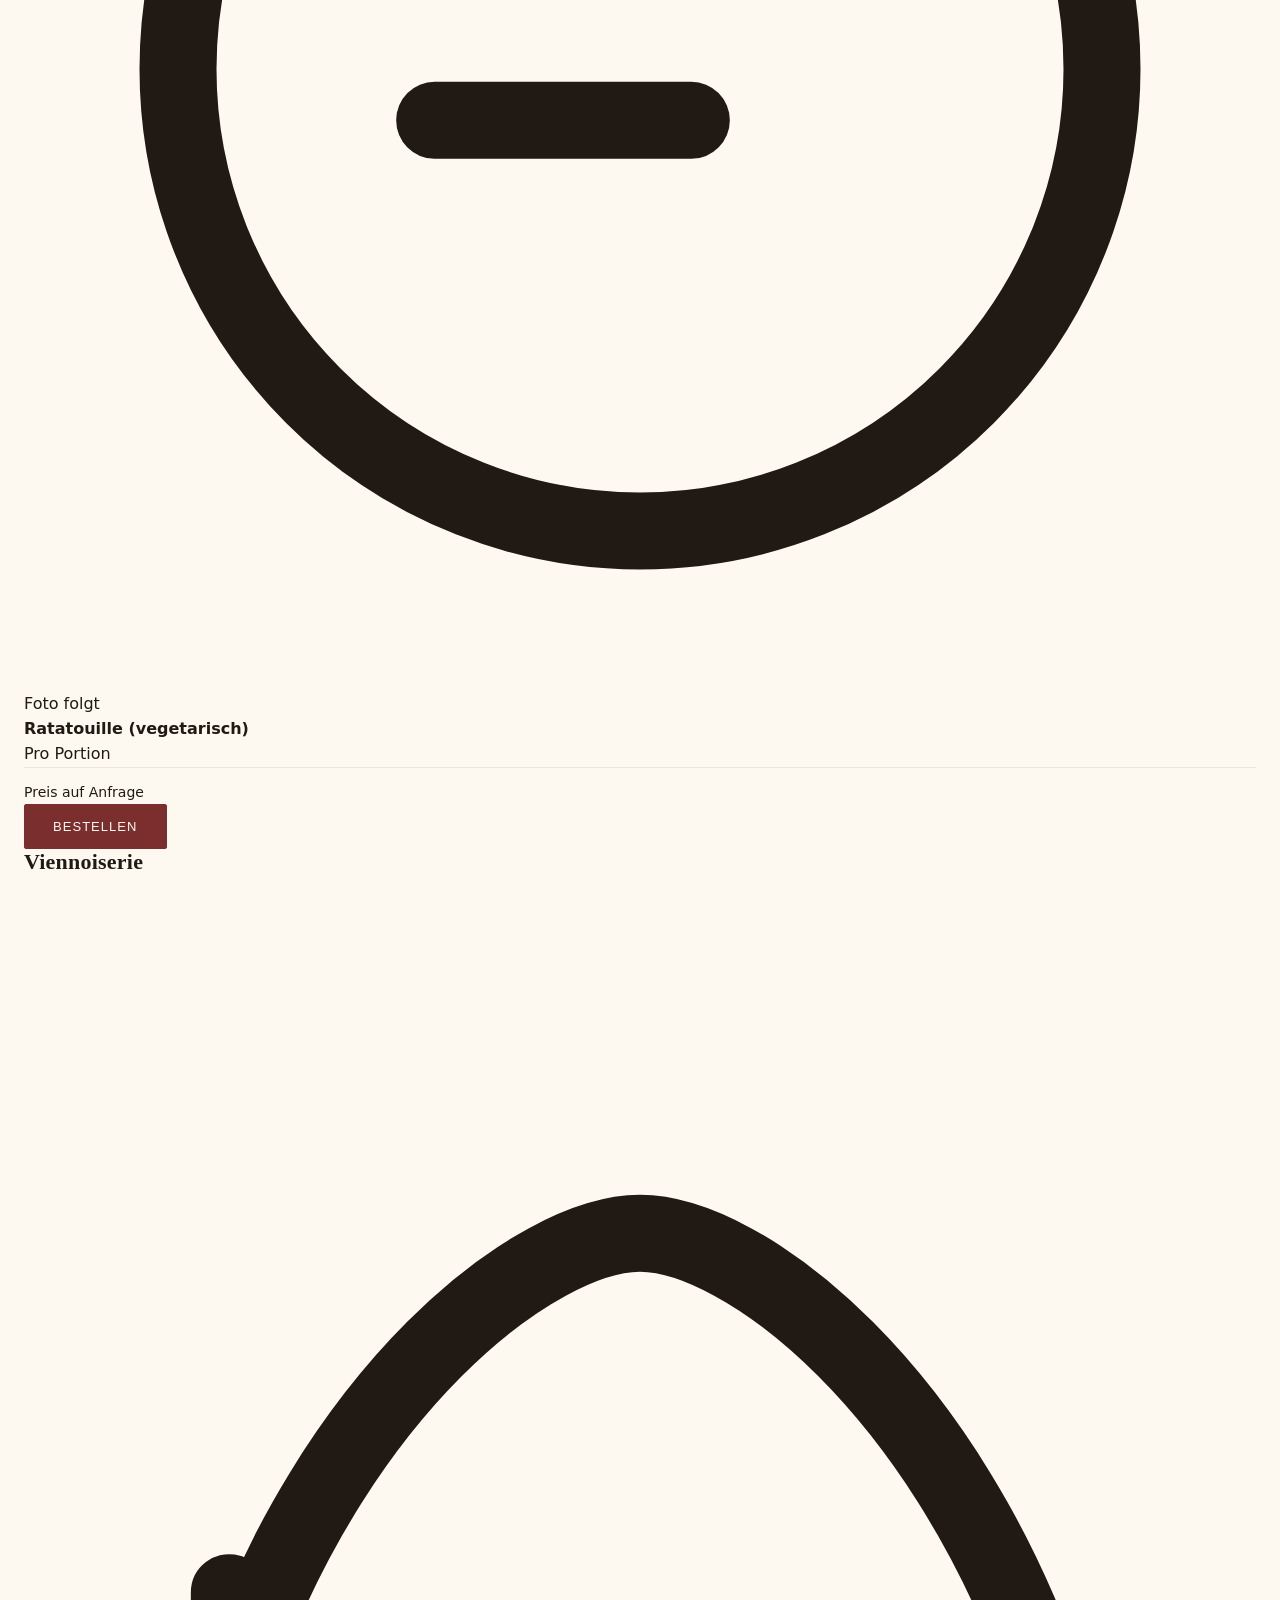
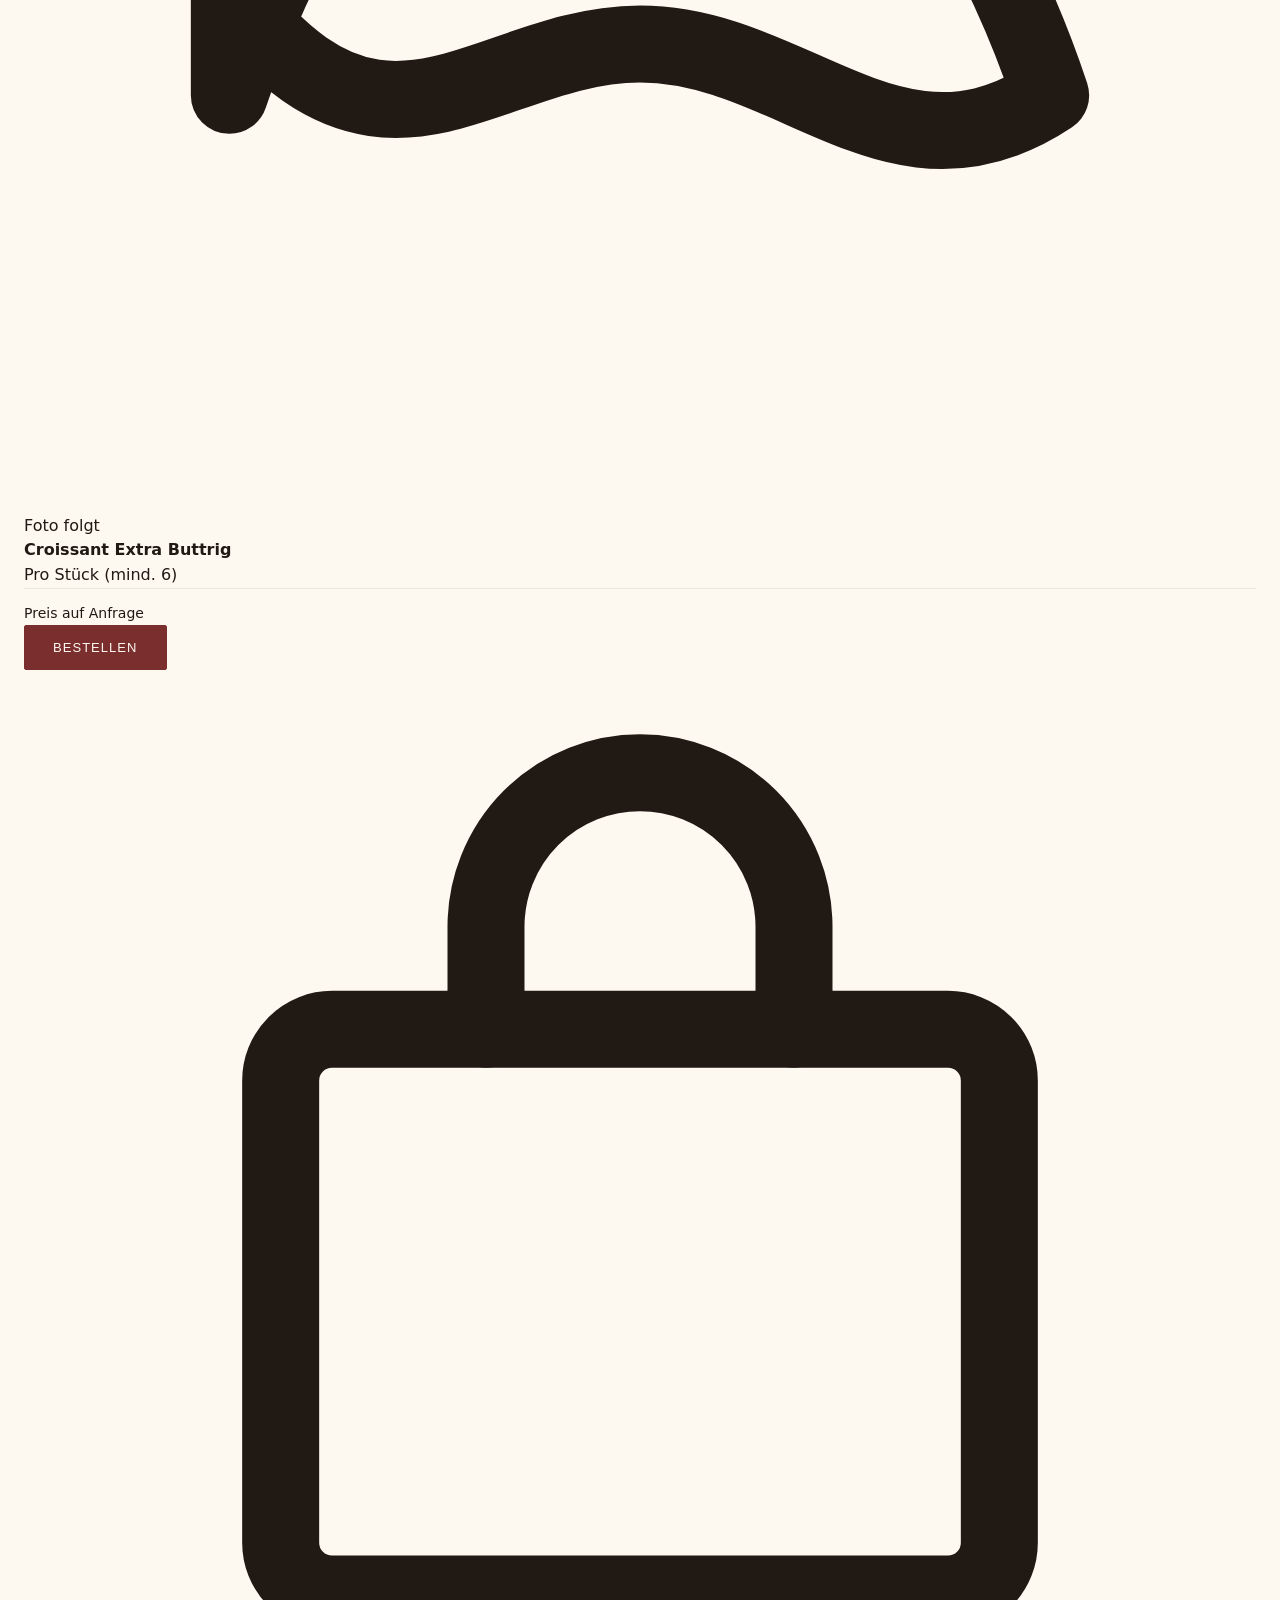
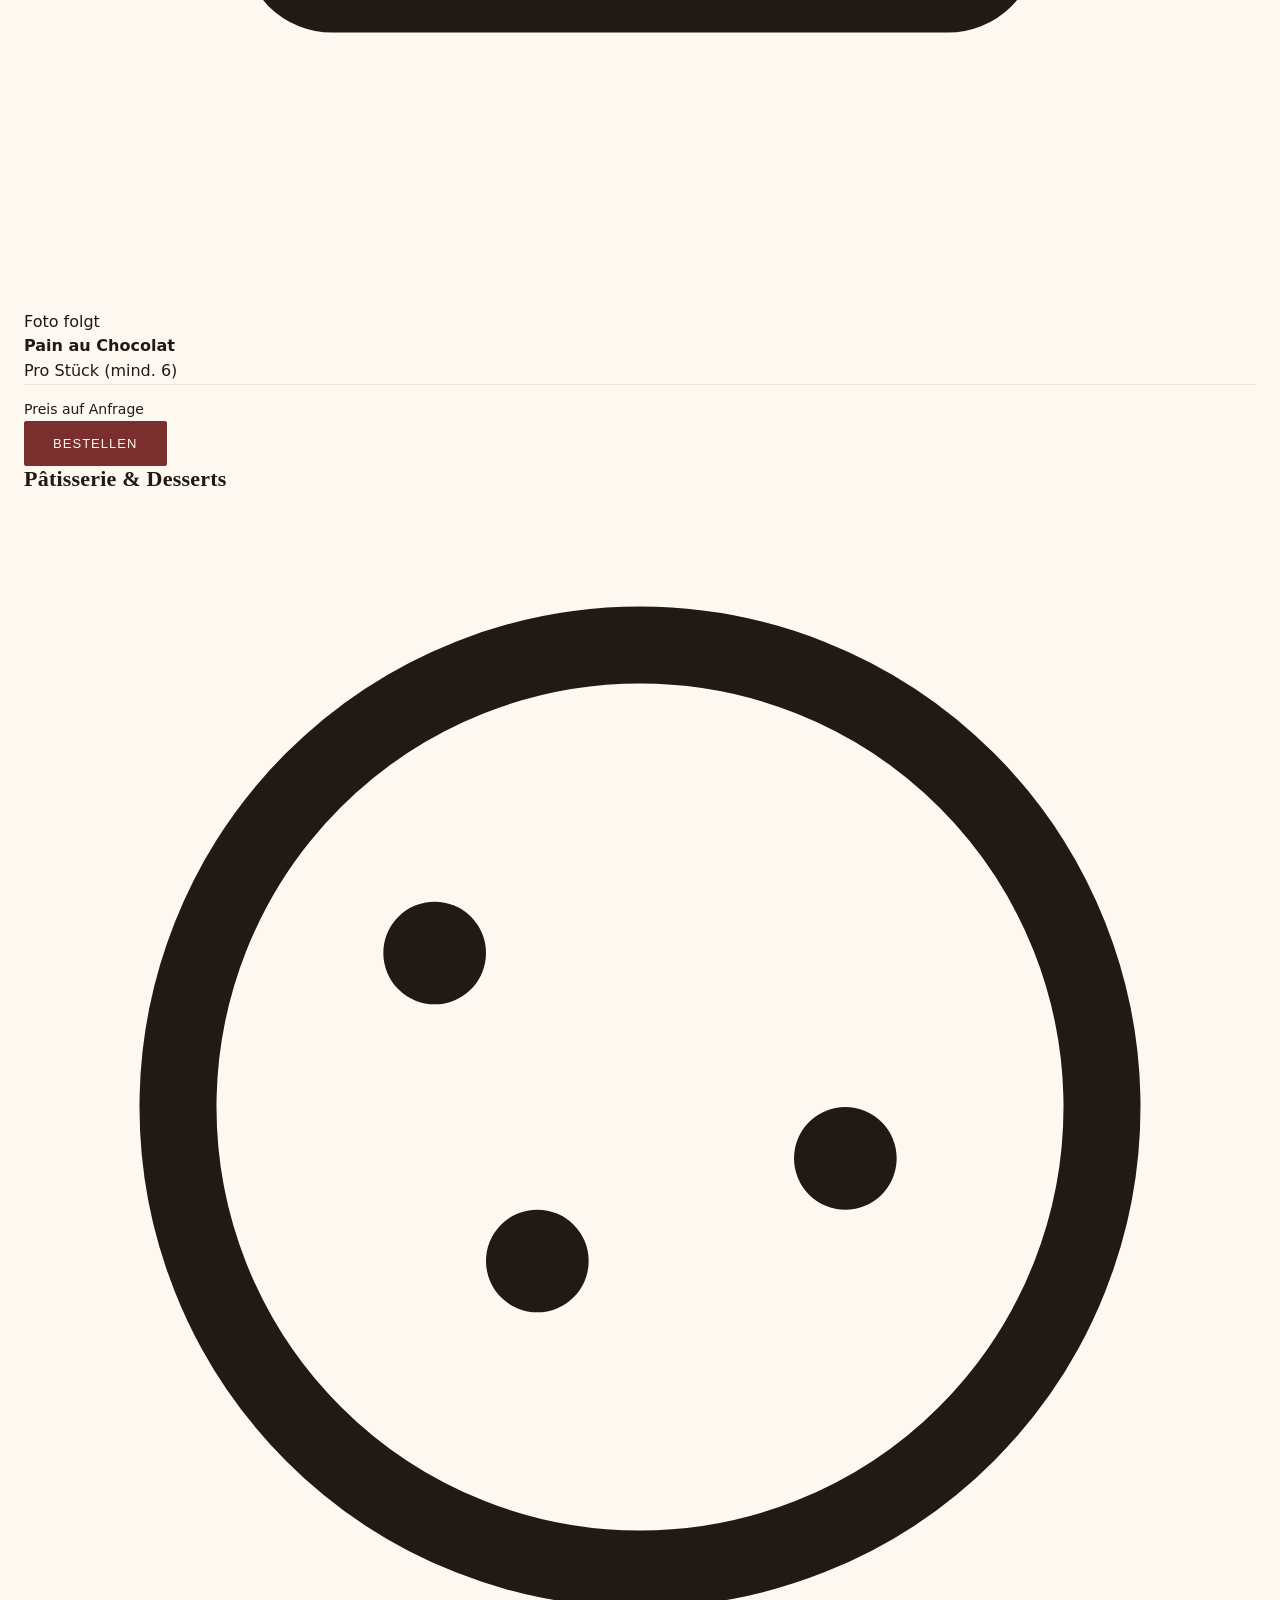
==== commit b799f8e1: "Add files via upload" ====
--- a/index.html
+++ b/index.html
@@ -118,6 +118,7 @@
       <a href="#bewertungen" data-i18n="nav.reviews">Bewertungen</a>
       <a href="#sortiment" data-i18n="nav.offers">Sortiment</a>
       <a href="#boxen" data-i18n="nav.boxes">Boxen</a>
+      <a href="#produkte" data-i18n="nav.products">Produkte</a>
       <a href="#faq" data-i18n="nav.faq">FAQ</a>
     </nav>
 
@@ -139,6 +140,7 @@
     <a href="#bewertungen" data-i18n="nav.reviews">Bewertungen</a>
     <a href="#sortiment" data-i18n="nav.offers">Unser Sortiment</a>
     <a href="#boxen" data-i18n="nav.boxes">Boxen</a>
+    <a href="#produkte" data-i18n="nav.products">Produkte</a>
     <a href="#faq" data-i18n="nav.faq">FAQ</a>
     <a href="#anfragen" data-i18n="nav.cta">Jetzt anfragen</a>
   </div>
@@ -467,6 +469,103 @@
       </div>
     </div>
     <p class="offers-note" data-i18n="boxes.note">Mindestbestellung: 6 Boxen pro Bestellung. Die Preise werden in Kürze ergänzt — bis dahin erstellen wir Ihnen gerne ein individuelles Angebot.</p>
+  </div>
+</section>
+
+<!-- ============ PRODUKTE À LA PORTION ============ -->
+<section class="section products-section" id="produkte">
+  <div class="container">
+    <p class="eyebrow center" data-i18n="products.eyebrow">PRODUKTE À LA PORTION</p>
+    <h2 class="center" data-i18n="products.title">Unsere Klassiker, einzeln bestellt</h2>
+    <p class="center boxes-intro" data-i18n="products.intro">Die Klassiker aus unserer Küche, einzeln nach Portion oder Stück bestellbar. Fotos und Online-Bezahlung folgen in Kürze — bis dahin bestätigen wir jede Bestellung persönlich.</p>
+
+    <h3 class="product-cat-title" data-i18n="products.cat1">Plats Traiteur Maison</h3>
+    <div class="product-grid">
+      <div class="product-card">
+        <div class="product-photo"><svg viewBox="0 0 24 24" fill="none" stroke="currentColor" stroke-width="1.5" stroke-linecap="round" stroke-linejoin="round"><circle cx="12" cy="12" r="9"/><path d="M8 9h8M8 13h5"/></svg><span data-i18n="products.photoPending">Foto folgt</span></div>
+        <h4 data-i18n="products.p1.title">Bœuf Bourguignon</h4>
+        <p class="product-unit" data-i18n="products.p1.unit">Pro Portion</p>
+        <p class="price-hint" data-i18n="boxes.priceonrequest">Preis auf Anfrage</p>
+        <button type="button" class="btn btn-primary btn-order" data-order-item="Bœuf Bourguignon (pro Portion)" data-i18n="offers.cta.order">Bestellen</button>
+      </div>
+      <div class="product-card">
+        <div class="product-photo"><svg viewBox="0 0 24 24" fill="none" stroke="currentColor" stroke-width="1.5" stroke-linecap="round" stroke-linejoin="round"><circle cx="12" cy="12" r="9"/><path d="M8 9h8M8 13h5"/></svg><span data-i18n="products.photoPending">Foto folgt</span></div>
+        <h4 data-i18n="products.p2.title">Tartiflette au Reblochon</h4>
+        <p class="product-unit" data-i18n="products.p2.unit">Pro Portion</p>
+        <p class="price-hint" data-i18n="boxes.priceonrequest">Preis auf Anfrage</p>
+        <button type="button" class="btn btn-primary btn-order" data-order-item="Tartiflette au Reblochon (pro Portion)" data-i18n="offers.cta.order">Bestellen</button>
+      </div>
+      <div class="product-card">
+        <div class="product-photo"><svg viewBox="0 0 24 24" fill="none" stroke="currentColor" stroke-width="1.5" stroke-linecap="round" stroke-linejoin="round"><circle cx="12" cy="12" r="9"/><path d="M8 9h8M8 13h5"/></svg><span data-i18n="products.photoPending">Foto folgt</span></div>
+        <h4 data-i18n="products.p3.title">Hachis Parmentier</h4>
+        <p class="product-unit" data-i18n="products.p3.unit">Pro Portion</p>
+        <p class="price-hint" data-i18n="boxes.priceonrequest">Preis auf Anfrage</p>
+        <button type="button" class="btn btn-primary btn-order" data-order-item="Hachis Parmentier (pro Portion)" data-i18n="offers.cta.order">Bestellen</button>
+      </div>
+      <div class="product-card">
+        <div class="product-photo"><svg viewBox="0 0 24 24" fill="none" stroke="currentColor" stroke-width="1.5" stroke-linecap="round" stroke-linejoin="round"><circle cx="12" cy="12" r="9"/><path d="M8 9h8M8 13h5"/></svg><span data-i18n="products.photoPending">Foto folgt</span></div>
+        <h4 data-i18n="products.p4.title">Ratatouille (vegetarisch)</h4>
+        <p class="product-unit" data-i18n="products.p4.unit">Pro Portion</p>
+        <p class="price-hint" data-i18n="boxes.priceonrequest">Preis auf Anfrage</p>
+        <button type="button" class="btn btn-primary btn-order" data-order-item="Ratatouille vegetarisch (pro Portion)" data-i18n="offers.cta.order">Bestellen</button>
+      </div>
+    </div>
+
+    <h3 class="product-cat-title" data-i18n="products.cat2">Viennoiserie</h3>
+    <div class="product-grid">
+      <div class="product-card">
+        <div class="product-photo"><svg viewBox="0 0 24 24" fill="none" stroke="currentColor" stroke-width="1.5" stroke-linecap="round" stroke-linejoin="round"><path d="M4 16c2-6 6-9 8-9s6 3 8 9c-3 2-5-1-8-1s-5 3-8-1Z"/></svg><span data-i18n="products.photoPending">Foto folgt</span></div>
+        <h4 data-i18n="products.p5.title">Croissant Extra Buttrig</h4>
+        <p class="product-unit" data-i18n="products.p5.unit">Pro Stück (mind. 6)</p>
+        <p class="price-hint" data-i18n="boxes.priceonrequest">Preis auf Anfrage</p>
+        <button type="button" class="btn btn-primary btn-order" data-order-item="Croissant Extra Buttrig (pro Stück, mind. 6)" data-i18n="offers.cta.order">Bestellen</button>
+      </div>
+      <div class="product-card">
+        <div class="product-photo"><svg viewBox="0 0 24 24" fill="none" stroke="currentColor" stroke-width="1.5" stroke-linecap="round" stroke-linejoin="round"><rect x="5" y="7" width="14" height="11" rx="1"/><path d="M9 7V5a3 3 0 0 1 6 0v2"/></svg><span data-i18n="products.photoPending">Foto folgt</span></div>
+        <h4 data-i18n="products.p6.title">Pain au Chocolat</h4>
+        <p class="product-unit" data-i18n="products.p6.unit">Pro Stück (mind. 6)</p>
+        <p class="price-hint" data-i18n="boxes.priceonrequest">Preis auf Anfrage</p>
+        <button type="button" class="btn btn-primary btn-order" data-order-item="Pain au Chocolat (pro Stück, mind. 6)" data-i18n="offers.cta.order">Bestellen</button>
+      </div>
+    </div>
+
+    <h3 class="product-cat-title" data-i18n="products.cat3">Pâtisserie &amp; Desserts</h3>
+    <div class="product-grid">
+      <div class="product-card">
+        <div class="product-photo"><svg viewBox="0 0 24 24" fill="none" stroke="currentColor" stroke-width="1.5" stroke-linecap="round" stroke-linejoin="round"><circle cx="12" cy="12" r="9"/><path d="M8 10a1 1 0 1 0 0-2 1 1 0 0 0 0 2ZM16 14a1 1 0 1 0 0-2 1 1 0 0 0 0 2ZM10 16a1 1 0 1 0 0-2 1 1 0 0 0 0 2Z" fill="currentColor" stroke="none"/></svg><span data-i18n="products.photoPending">Foto folgt</span></div>
+        <h4 data-i18n="products.p7.title">36 Macarons</h4>
+        <p class="product-unit" data-i18n="products.p7.unit">Pro Box</p>
+        <p class="price-hint" data-i18n="boxes.priceonrequest">Preis auf Anfrage</p>
+        <button type="button" class="btn btn-primary btn-order" data-order-item="36 Macarons (pro Box)" data-i18n="offers.cta.order">Bestellen</button>
+      </div>
+      <div class="product-card">
+        <div class="product-photo"><svg viewBox="0 0 24 24" fill="none" stroke="currentColor" stroke-width="1.5" stroke-linecap="round" stroke-linejoin="round"><path d="M6 10c0-3 2.5-6 6-6s6 3 6 6"/><rect x="4" y="10" width="16" height="8" rx="2"/></svg><span data-i18n="products.photoPending">Foto folgt</span></div>
+        <h4 data-i18n="products.p8.title">10 Éclairs</h4>
+        <p class="product-unit" data-i18n="products.p8.unit">Pro Box</p>
+        <p class="price-hint" data-i18n="boxes.priceonrequest">Preis auf Anfrage</p>
+        <button type="button" class="btn btn-primary btn-order" data-order-item="10 Éclairs (pro Box)" data-i18n="offers.cta.order">Bestellen</button>
+      </div>
+    </div>
+
+    <h3 class="product-cat-title" data-i18n="products.cat4">Raclette-Zubehör</h3>
+    <div class="product-grid">
+      <div class="product-card">
+        <div class="product-photo"><svg viewBox="0 0 24 24" fill="none" stroke="currentColor" stroke-width="1.5" stroke-linecap="round" stroke-linejoin="round"><rect x="5" y="11" width="14" height="7" rx="1"/><path d="M8 11V8a4 4 0 0 1 8 0v3"/></svg><span data-i18n="products.photoPending">Foto folgt</span></div>
+        <h4 data-i18n="products.p9.title">Raclette-Grill für 10 Personen</h4>
+        <p class="product-unit" data-i18n="products.p9.unit">Verleih</p>
+        <p class="price-hint" data-i18n="boxes.priceonrequest">Preis auf Anfrage</p>
+        <button type="button" class="btn btn-primary btn-order" data-order-item="Raclette-Grill für 10 Personen (Verleih)" data-i18n="offers.cta.order">Bestellen</button>
+      </div>
+      <div class="product-card">
+        <div class="product-photo"><svg viewBox="0 0 24 24" fill="none" stroke="currentColor" stroke-width="1.5" stroke-linecap="round" stroke-linejoin="round"><circle cx="12" cy="12" r="9"/><path d="M8 9h8M8 13h5"/></svg><span data-i18n="products.photoPending">Foto folgt</span></div>
+        <h4 data-i18n="products.p10.title">Raclette-Belag Standard</h4>
+        <p class="product-unit" data-i18n="products.p10.unit">Pro Person</p>
+        <p class="price-hint" data-i18n="boxes.priceonrequest">Preis auf Anfrage</p>
+        <button type="button" class="btn btn-primary btn-order" data-order-item="Raclette-Belag Standard (pro Person)" data-i18n="offers.cta.order">Bestellen</button>
+      </div>
+    </div>
+
+    <p class="offers-note" data-i18n="products.note">Die Fotos und der Online-Bezahlvorgang werden in Kürze ergänzt. Bis dahin bestätigen wir jede Bestellung persönlich per E-Mail oder WhatsApp.</p>
   </div>
 </section>
 
@@ -574,6 +673,7 @@
       <a href="#bewertungen" data-i18n="nav.reviews">Bewertungen</a>
       <a href="#sortiment" data-i18n="nav.offers">Sortiment</a>
       <a href="#boxen" data-i18n="nav.boxes">Boxen</a>
+      <a href="#produkte" data-i18n="nav.products">Produkte</a>
       <a href="#anfragen" data-i18n="nav.cta2">Anfragen</a>
     </div>
     <div>
--- a/css/styles.css
+++ b/css/styles.css
@@ -237,6 +237,14 @@
 .menu-card{grid-column:1 / -1;display:flex;flex-direction:column;justify-content:center;text-align:center;background:var(--cream-2)}
 .menu-card .btn{margin-top:10px;align-self:center}
 .offers-note{text-align:center;font-size:13px;opacity:.65;max-width:640px;margin:32px auto 0}
+
+.boxes-section{background:var(--cream-2)}
+.boxes-intro{max-width:620px;margin:0 auto;opacity:.8;font-size:15px}
+.box-min{
+  display:inline-block;font-size:12px;font-weight:600;letter-spacing:.02em;
+  color:var(--burgundy);background:rgba(122,46,46,.08);border-radius:20px;
+  padding:4px 12px;margin-bottom:12px;
+}
 
 /* ===== Actus ===== */
 .faq{background:var(--cream-2)}
